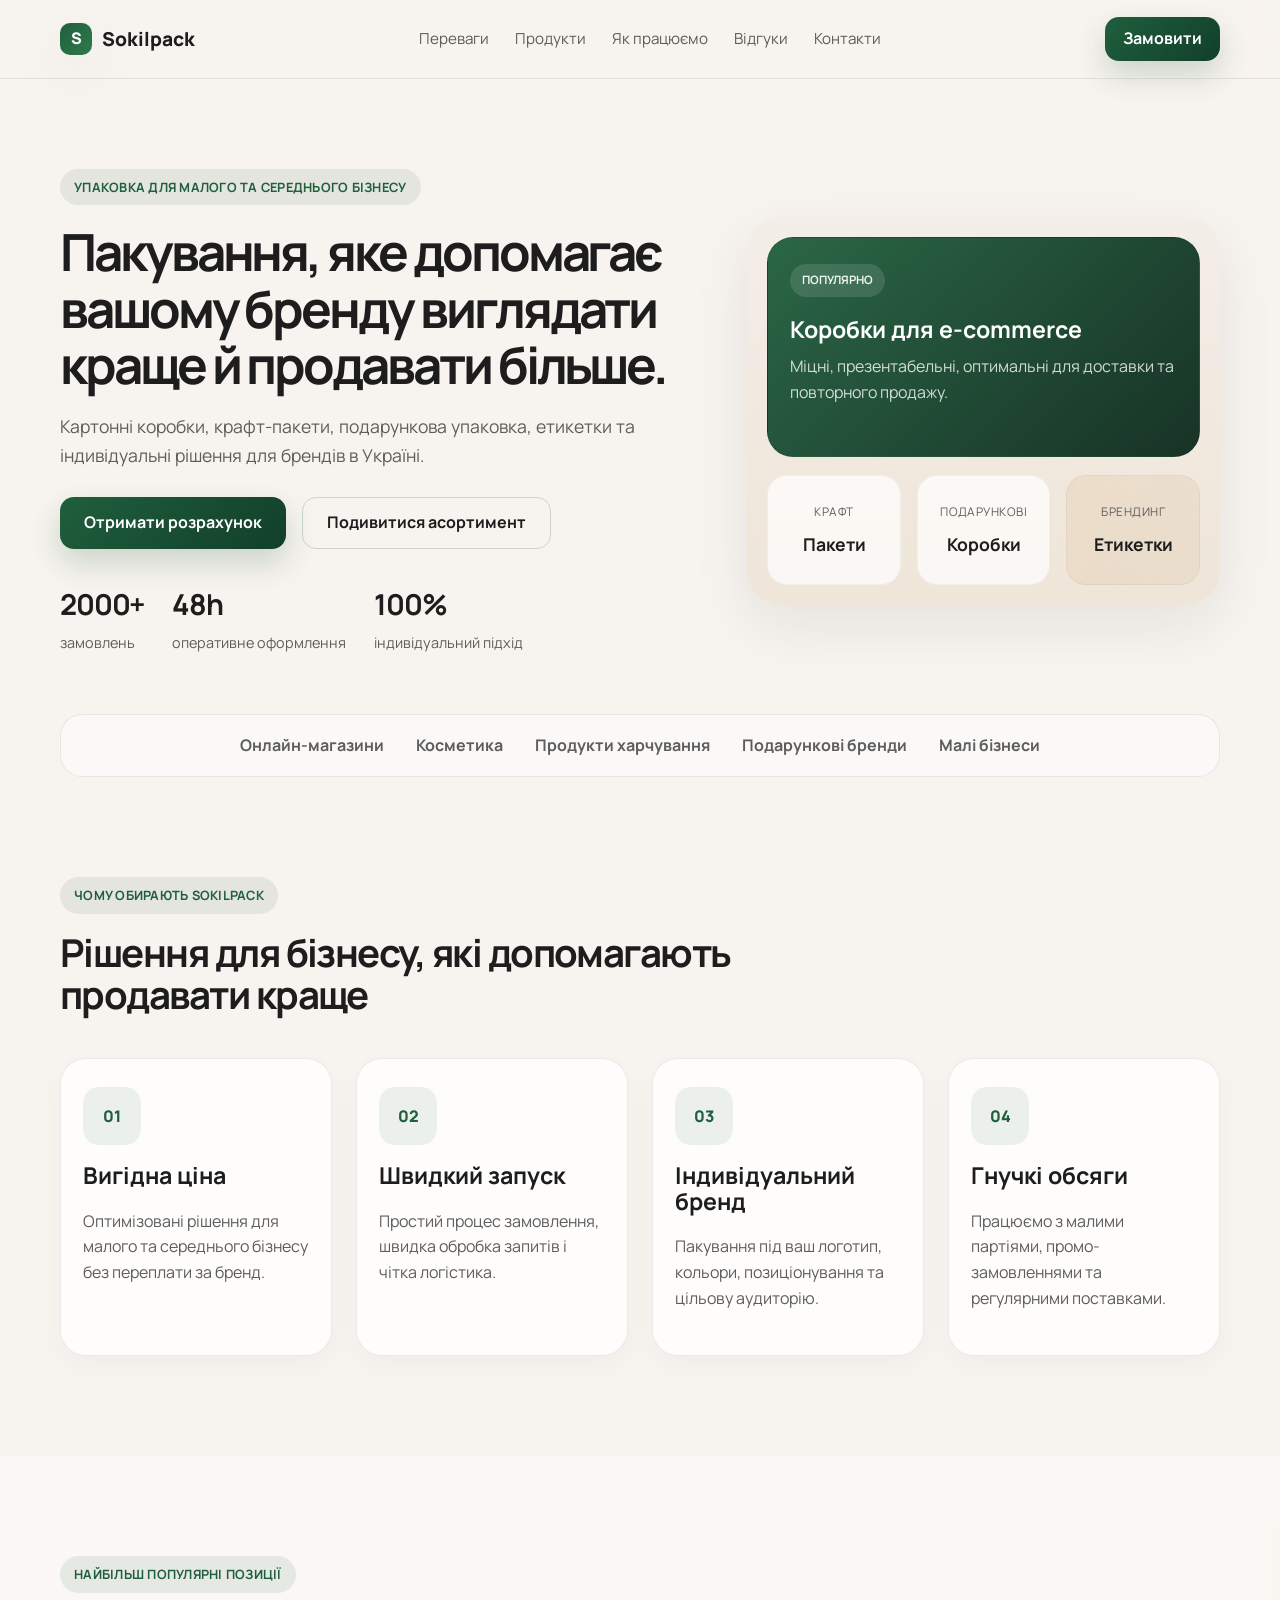
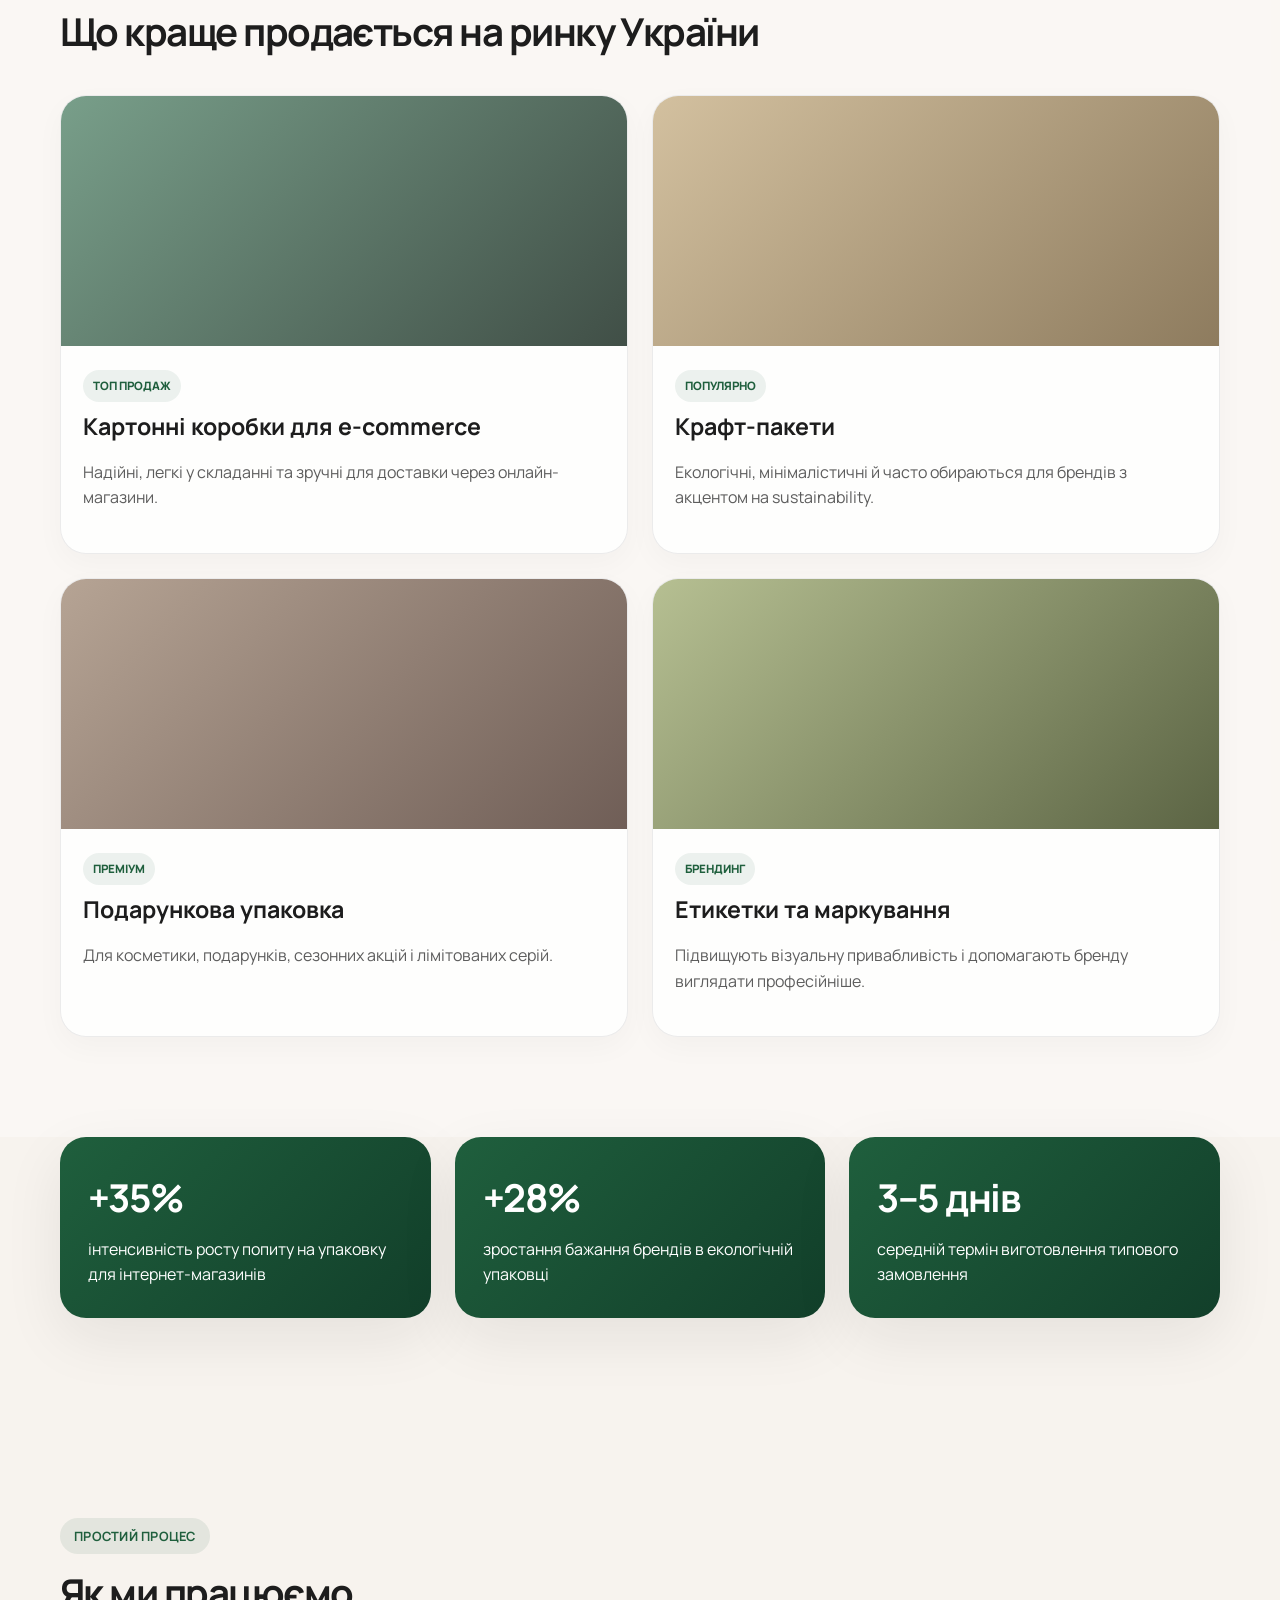
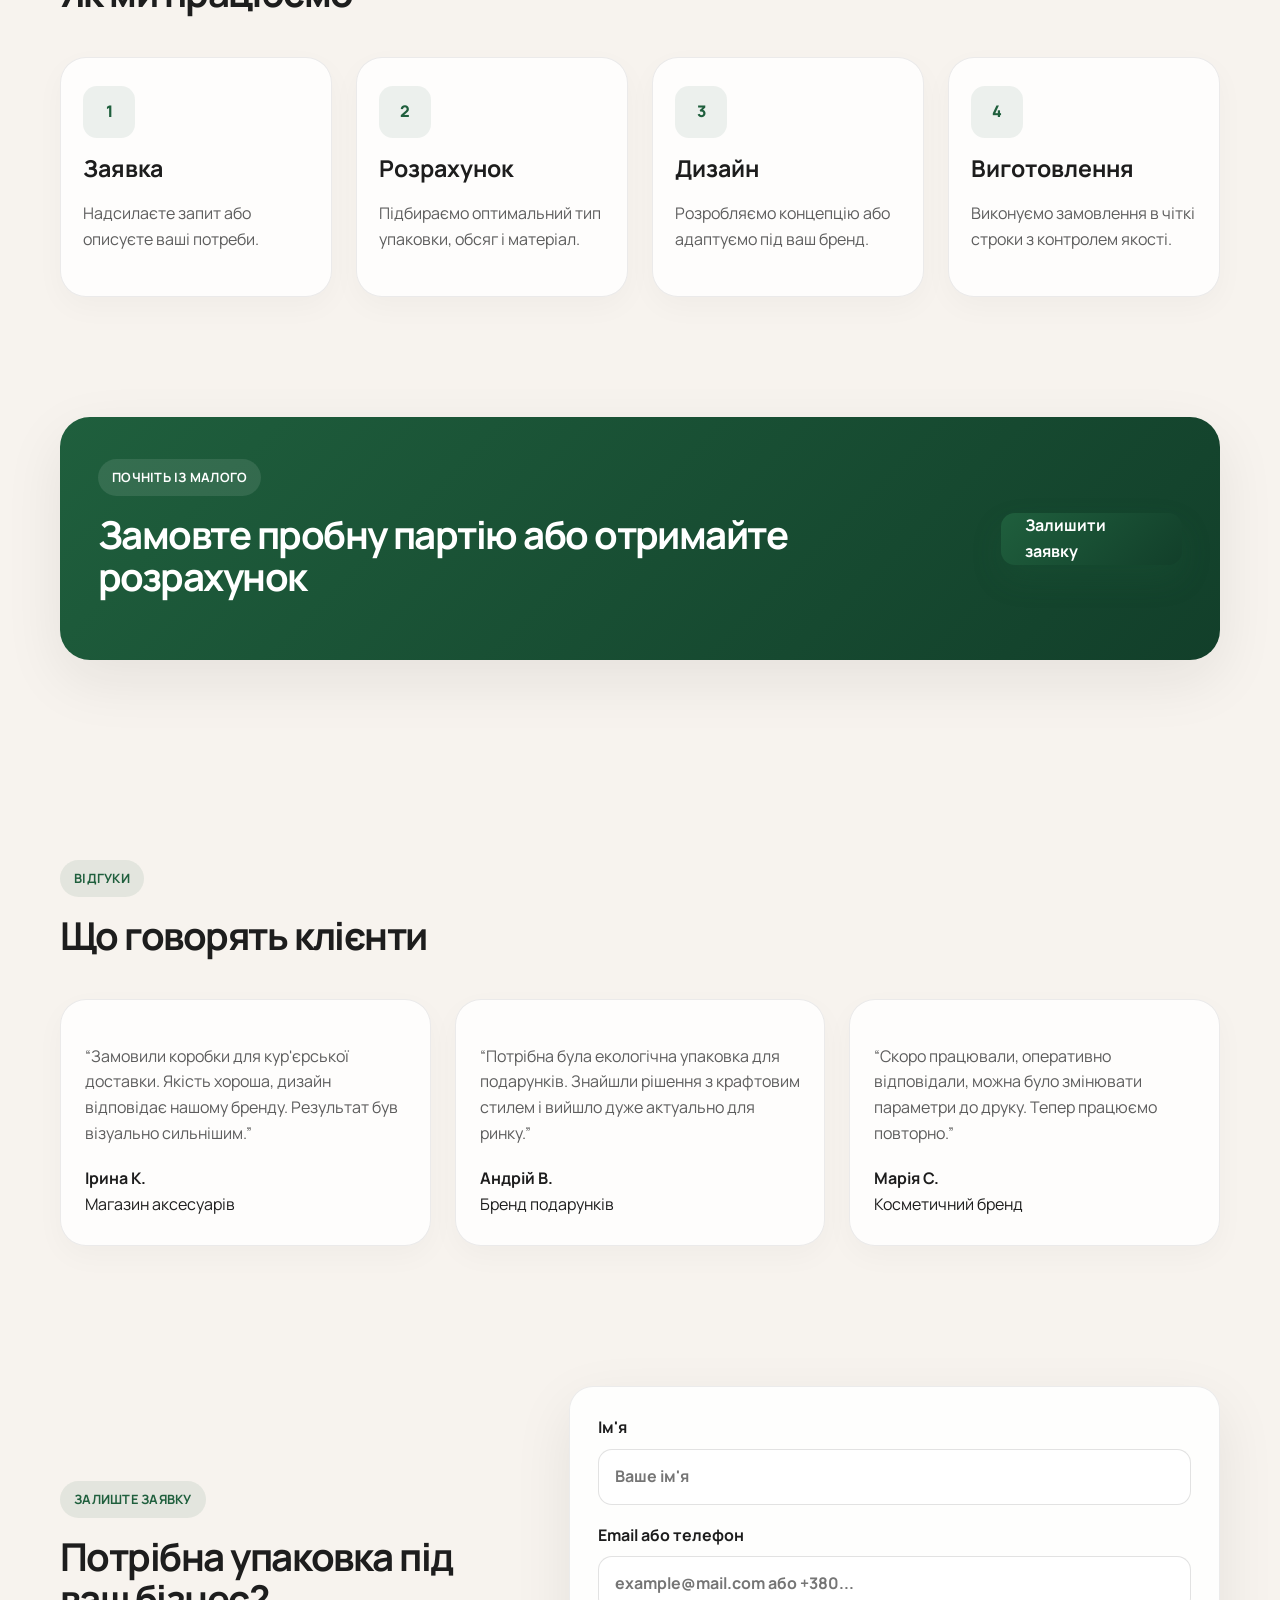
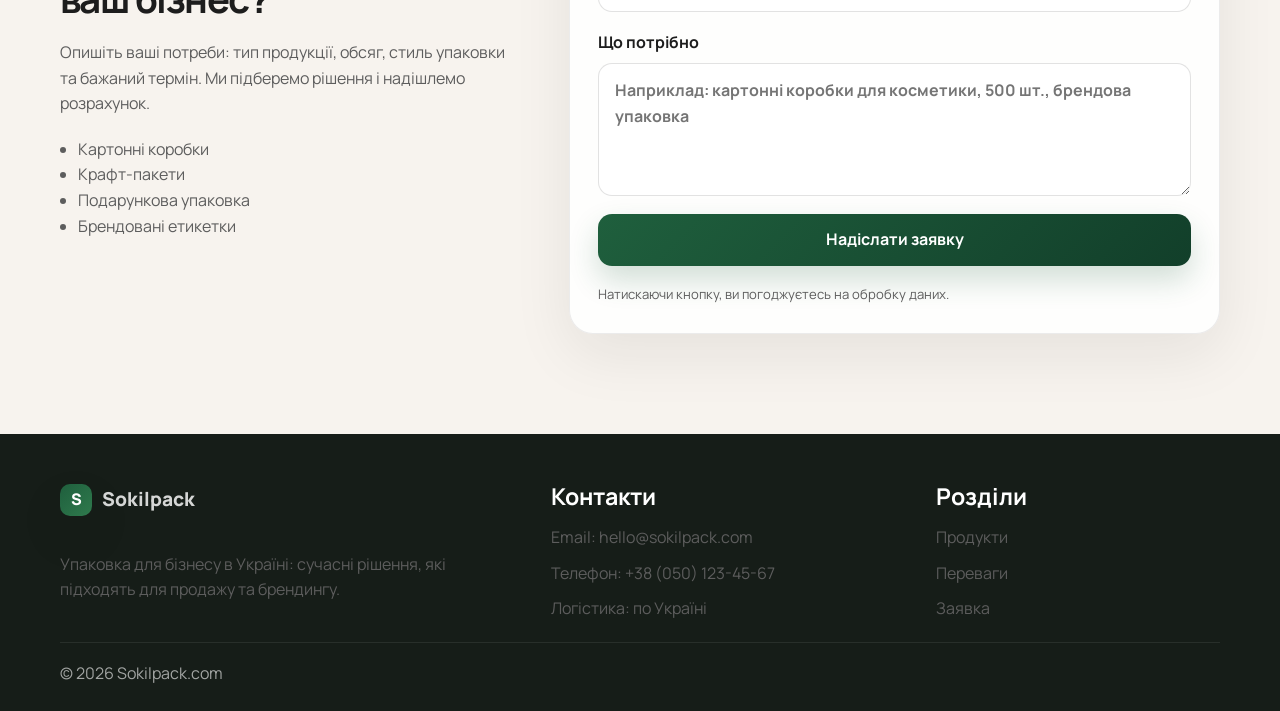
==== index.html @ 3b69142e "Create landing page for Sokilpack.com with product-focused Ukrainian marketing site and form CTA." ====
<!DOCTYPE html>
<html lang="uk">
  <head>
    <meta charset="UTF-8" />
    <meta name="viewport" content="width=device-width, initial-scale=1.0" />
    <meta
      name="description"
      content="Sokilpack.com — упаковка для бізнесу в Україні: картонні коробки, крафт-пакети, подарункова упаковка, етикетки та брендована тара."
    />
    <title>Sokilpack.com — упаковка для бізнесу</title>
    <link rel="preconnect" href="https://fonts.googleapis.com" />
    <link rel="preconnect" href="https://fonts.gstatic.com" crossorigin />
    <link
      href="https://fonts.googleapis.com/css2?family=Manrope:wght@400;500;600;700;800&display=swap"
      rel="stylesheet"
    />
    <link rel="stylesheet" href="styles.css" />
  </head>
  <body>
    <header class="site-header">
      <div class="container nav">
        <div class="brand">
          <span class="brand-mark">S</span>
          <span>Sokilpack</span>
        </div>

        <nav class="main-nav" aria-label="Основна навігація">
          <a href="#benefits">Переваги</a>
          <a href="#products">Продукти</a>
          <a href="#how-it-works">Як працюємо</a>
          <a href="#reviews">Відгуки</a>
          <a href="#contacts">Контакти</a>
        </nav>

        <a class="button button-small" href="#order">Замовити</a>
      </div>
    </header>

    <main>
      <section class="hero">
        <div class="container hero-grid">
          <div class="hero-copy">
            <span class="eyebrow">Упаковка для малого та середнього бізнесу</span>
            <h1>Пакування, яке допомагає вашому бренду виглядати краще й продавати більше.</h1>
            <p class="lead">
              Картонні коробки, крафт-пакети, подарункова упаковка, етикетки та
              індивідуальні рішення для брендів в Україні.
            </p>

            <div class="hero-actions">
              <a class="button" href="#order">Отримати розрахунок</a>
              <a class="button button-secondary" href="#products">Подивитися асортимент</a>
            </div>

            <ul class="hero-stats">
              <li>
                <strong>2000+</strong>
                <span>замовлень</span>
              </li>
              <li>
                <strong>48h</strong>
                <span>оперативне оформлення</span>
              </li>
              <li>
                <strong>100%</strong>
                <span>індивідуальний підхід</span>
              </li>
            </ul>
          </div>

          <div class="hero-card" aria-label="Основні типи упаковки">
            <div class="card-box card-primary">
              <span class="label">Популярно</span>
              <h3>Коробки для e-commerce</h3>
              <p>Міцні, презентабельні, оптимальні для доставки та повторного продажу.</p>
            </div>
            <div class="mini-grid">
              <div class="mini-card">
                <span>Крафт</span>
                <strong>Пакети</strong>
              </div>
              <div class="mini-card">
                <span>Подарункові</span>
                <strong>Коробки</strong>
              </div>
              <div class="mini-card accent">
                <span>Брендинг</span>
                <strong>Етикетки</strong>
              </div>
            </div>
          </div>
        </div>
      </section>

      <section class="trust-bar">
        <div class="container trust-list">
          <span>Онлайн-магазини</span>
          <span>Косметика</span>
          <span>Продукти харчування</span>
          <span>Подарункові бренди</span>
          <span>Малі бізнеси</span>
        </div>
      </section>

      <section id="benefits" class="section">
        <div class="container">
          <div class="section-head">
            <span class="eyebrow">Чому обирають Sokilpack</span>
            <h2>Рішення для бізнесу, які допомагають продавати краще</h2>
          </div>

          <div class="features-grid">
            <article class="feature-card">
              <div class="icon">01</div>
              <h3>Вигідна ціна</h3>
              <p>Оптимізовані рішення для малого та середнього бізнесу без переплати за бренд.</p>
            </article>
            <article class="feature-card">
              <div class="icon">02</div>
              <h3>Швидкий запуск</h3>
              <p>Простий процес замовлення, швидка обробка запитів і чітка логістика.</p>
            </article>
            <article class="feature-card">
              <div class="icon">03</div>
              <h3>Індивідуальний бренд</h3>
              <p>Пакування під ваш логотип, кольори, позиціонування та цільову аудиторію.</p>
            </article>
            <article class="feature-card">
              <div class="icon">04</div>
              <h3>Гнучкі обсяги</h3>
              <p>Працюємо з малими партіями, промо-замовленнями та регулярними поставками.</p>
            </article>
          </div>
        </div>
      </section>

      <section id="products" class="section alt-section">
        <div class="container">
          <div class="section-head">
            <span class="eyebrow">Найбільш популярні позиції</span>
            <h2>Що краще продається на ринку України</h2>
          </div>

          <div class="product-grid">
            <article class="product-card">
              <div class="product-image image-one"></div>
              <div class="product-content">
                <span class="tag">Топ продаж</span>
                <h3>Картонні коробки для e-commerce</h3>
                <p>Надійні, легкі у складанні та зручні для доставки через онлайн-магазини.</p>
              </div>
            </article>

            <article class="product-card">
              <div class="product-image image-two"></div>
              <div class="product-content">
                <span class="tag">Популярно</span>
                <h3>Крафт-пакети</h3>
                <p>Екологічні, мінімалістичні й часто обираються для брендів з акцентом на sustainability.</p>
              </div>
            </article>

            <article class="product-card">
              <div class="product-image image-three"></div>
              <div class="product-content">
                <span class="tag">Преміум</span>
                <h3>Подарункова упаковка</h3>
                <p>Для косметики, подарунків, сезонних акцій і лімітованих серій.</p>
              </div>
            </article>

            <article class="product-card">
              <div class="product-image image-four"></div>
              <div class="product-content">
                <span class="tag">Брендинг</span>
                <h3>Етикетки та маркування</h3>
                <p>Підвищують візуальну привабливість і допомагають бренду виглядати професійніше.</p>
              </div>
            </article>
          </div>
        </div>
      </section>

      <section class="stats-section">
        <div class="container stats-grid">
          <div>
            <strong>+35%</strong>
            <span>інтенсивність росту попиту на упаковку для інтернет-магазинів</span>
          </div>
          <div>
            <strong>+28%</strong>
            <span>зростання бажання брендів в екологічній упаковці</span>
          </div>
          <div>
            <strong>3–5 днів</strong>
            <span>середній термін виготовлення типового замовлення</span>
          </div>
        </div>
      </section>

      <section id="how-it-works" class="section">
        <div class="container">
          <div class="section-head">
            <span class="eyebrow">Простий процес</span>
            <h2>Як ми працюємо</h2>
          </div>

          <div class="steps-grid">
            <div class="step">
              <span>1</span>
              <h3>Заявка</h3>
              <p>Надсилаєте запит або описуєте ваші потреби.</p>
            </div>
            <div class="step">
              <span>2</span>
              <h3>Розрахунок</h3>
              <p>Підбираємо оптимальний тип упаковки, обсяг і матеріал.</p>
            </div>
            <div class="step">
              <span>3</span>
              <h3>Дизайн</h3>
              <p>Розробляємо концепцію або адаптуємо під ваш бренд.</p>
            </div>
            <div class="step">
              <span>4</span>
              <h3>Виготовлення</h3>
              <p>Виконуємо замовлення в чіткі строки з контролем якості.</p>
            </div>
          </div>
        </div>
      </section>

      <section class="cta-band">
        <div class="container band-inner">
          <div>
            <span class="eyebrow light">Почніть із малого</span>
            <h2>Замовте пробну партію або отримайте розрахунок</h2>
          </div>
          <a class="button" href="#order">Залишити заявку</a>
        </div>
      </section>

      <section id="reviews" class="section">
        <div class="container">
          <div class="section-head">
            <span class="eyebrow">Відгуки</span>
            <h2>Що говорять клієнти</h2>
          </div>

          <div class="reviews-grid">
            <article class="review-card">
              <p>“Замовили коробки для кур'єрської доставки. Якість хороша, дизайн відповідає нашому бренду. Результат був візуально сильнішим.”</p>
              <div class="review-meta">
                <strong>Ірина К.</strong>
                <span>Магазин аксесуарів</span>
              </div>
            </article>
            <article class="review-card">
              <p>“Потрібна була екологічна упаковка для подарунків. Знайшли рішення з крафтовим стилем і вийшло дуже актуально для ринку.”</p>
              <div class="review-meta">
                <strong>Андрій В.</strong>
                <span>Бренд подарунків</span>
              </div>
            </article>
            <article class="review-card">
              <p>“Скоро працювали, оперативно відповідали, можна було змінювати параметри до друку. Тепер працюємо повторно.”</p>
              <div class="review-meta">
                <strong>Марія С.</strong>
                <span>Косметичний бренд</span>
              </div>
            </article>
          </div>
        </div>
      </section>

      <section id="order" class="section form-section">
        <div class="container form-wrap">
          <div class="form-copy">
            <span class="eyebrow">Залиште заявку</span>
            <h2>Потрібна упаковка під ваш бізнес?</h2>
            <p>
              Опишіть ваші потреби: тип продукції, обсяг, стиль упаковки та бажаний термін.
              Ми підберемо рішення і надішлемо розрахунок.
            </p>
            <ul>
              <li>Картонні коробки</li>
              <li>Крафт-пакети</li>
              <li>Подарункова упаковка</li>
              <li>Брендовані етикетки</li>
            </ul>
          </div>

          <form class="lead-form" id="leadForm">
            <label>
              Ім'я
              <input type="text" name="name" placeholder="Ваше ім'я" required />
            </label>
            <label>
              Email або телефон
              <input type="text" name="contact" placeholder="example@mail.com або +380..." required />
            </label>
            <label>
              Що потрібно
              <textarea name="message" rows="4" placeholder="Наприклад: картонні коробки для косметики, 500 шт., брендова упаковка"></textarea>
            </label>
            <button type="submit" class="button">Надіслати заявку</button>
            <p class="form-note">Натискаючи кнопку, ви погоджуєтесь на обробку даних.</p>
          </form>
        </div>
      </section>
    </main>

    <footer id="contacts" class="site-footer">
      <div class="container footer-grid">
        <div>
          <div class="brand footer-brand">
            <span class="brand-mark">S</span>
            <span>Sokilpack</span>
          </div>
          <p>Упаковка для бізнесу в Україні: сучасні рішення, які підходять для продажу та брендингу.</p>
        </div>

        <div>
          <h3>Контакти</h3>
          <ul>
            <li>Email: hello@sokilpack.com</li>
            <li>Телефон: +38 (050) 123-45-67</li>
            <li>Логістика: по Україні</li>
          </ul>
        </div>

        <div>
          <h3>Розділи</h3>
          <ul>
            <li><a href="#products">Продукти</a></li>
            <li><a href="#benefits">Переваги</a></li>
            <li><a href="#order">Заявка</a></li>
          </ul>
        </div>
      </div>

      <div class="container copyright">
        <span>© <span id="year"></span> Sokilpack.com</span>
      </div>
    </footer>

    <script src="script.js"></script>
  </body>
</html>
---- styles.css ----
:root {
  --bg: #f7f3ee;
  --bg-strong: #efe7df;
  --surface: #ffffff;
  --surface-alt: #f1f1ee;
  --primary: #1f5f3d;
  --primary-dark: #123f2a;
  --accent: #d4a15f;
  --text: #1d1d1d;
  --muted: #5d5d5d;
  --border: rgba(18, 22, 25, 0.08);
  --shadow: 0 20px 60px rgba(20, 28, 25, 0.08);
}

* {
  box-sizing: border-box;
}

html {
  scroll-behavior: smooth;
}

body {
  margin: 0;
  font-family: "Manrope", sans-serif;
  background: var(--bg);
  color: var(--text);
  line-height: 1.6;
}

a {
  text-decoration: none;
  color: inherit;
}

img {
  max-width: 100%;
  display: block;
}

button,
input,
textarea {
  font: inherit;
}

.container {
  width: min(1160px, calc(100% - 32px));
  margin: 0 auto;
}

.site-header {
  position: sticky;
  top: 0;
  z-index: 50;
  backdrop-filter: blur(12px);
  background: rgba(247, 243, 238, 0.88);
  border-bottom: 1px solid var(--border);
}

.nav {
  display: flex;
  align-items: center;
  justify-content: space-between;
  min-height: 78px;
  gap: 20px;
}

.brand {
  display: inline-flex;
  align-items: center;
  gap: 10px;
  font-weight: 800;
  font-size: 1.2rem;
}

.brand-mark {
  width: 32px;
  height: 32px;
  display: inline-flex;
  align-items: center;
  justify-content: center;
  border-radius: 10px;
  background: linear-gradient(135deg, var(--primary), #2f7a4d);
  color: white;
  font-size: 1rem;
  box-shadow: var(--shadow);
}

.main-nav {
  display: flex;
  align-items: center;
  gap: 26px;
  color: var(--muted);
  font-size: 0.95rem;
}

.main-nav a:hover {
  color: var(--text);
}

.button {
  display: inline-flex;
  align-items: center;
  justify-content: center;
  min-height: 52px;
  padding: 0 24px;
  border-radius: 14px;
  border: none;
  background: linear-gradient(135deg, var(--primary), var(--primary-dark));
  color: white;
  font-weight: 700;
  box-shadow: 0 14px 30px rgba(31, 95, 61, 0.2);
  transition: transform 0.2s ease, box-shadow 0.2s ease;
  cursor: pointer;
}

.button:hover {
  transform: translateY(-1px);
  box-shadow: 0 18px 36px rgba(31, 95, 61, 0.22);
}

.button-small {
  min-height: 44px;
  padding: 0 18px;
}

.button-secondary {
  background: transparent;
  border: 1px solid rgba(31, 95, 61, 0.2);
  color: var(--text);
  box-shadow: none;
}

.hero {
  padding: 90px 0 42px;
}

.hero-grid {
  display: grid;
  grid-template-columns: 1.15fr 0.85fr;
  align-items: center;
  gap: 48px;
}

.eyebrow {
  display: inline-block;
  margin-bottom: 18px;
  padding: 8px 14px;
  border-radius: 999px;
  background: rgba(31, 95, 61, 0.09);
  color: var(--primary);
  font-size: 0.8rem;
  font-weight: 700;
  letter-spacing: 0.02em;
  text-transform: uppercase;
}

.eyebrow.light {
  background: rgba(255, 255, 255, 0.1);
  color: white;
}

h1,
h2,
h3 {
  margin: 0 0 20px;
  line-height: 1.1;
}

h1 {
  font-size: clamp(2.4rem, 4vw, 4.3rem);
  letter-spacing: -0.06em;
}

h2 {
  font-size: clamp(2rem, 3vw, 3rem);
  letter-spacing: -0.04em;
}

h3 {
  font-size: 1.45rem;
}

.lead {
  max-width: 620px;
  color: var(--muted);
  font-size: 1.1rem;
  margin-bottom: 28px;
}

.hero-actions {
  display: flex;
  flex-wrap: wrap;
  gap: 16px;
  margin-bottom: 32px;
}

.hero-stats {
  list-style: none;
  display: flex;
  gap: 28px;
  padding: 0;
  margin: 0;
  flex-wrap: wrap;
}

.hero-stats li {
  display: flex;
  flex-direction: column;
  gap: 4px;
}

.hero-stats strong {
  font-size: 1.8rem;
  letter-spacing: -0.04em;
}

.hero-stats span {
  color: var(--muted);
  font-size: 0.9rem;
}

.hero-card {
  position: relative;
  padding: 20px;
  border-radius: 34px;
  background: linear-gradient(180deg, #f4eee8 0%, #efe5d8 100%);
  box-shadow: var(--shadow);
}

.card-box {
  padding: 26px 22px;
  border-radius: 26px;
  background: white;
  border: 1px solid var(--border);
}

.card-primary {
  background: linear-gradient(135deg, rgba(31, 95, 61, 0.95), rgba(14, 43, 30, 0.96));
  color: white;
  min-height: 220px;
}

.label {
  display: inline-block;
  margin-bottom: 20px;
  padding: 7px 12px;
  border-radius: 999px;
  background: rgba(255, 255, 255, 0.12);
  color: #edf6ef;
  font-size: 0.72rem;
  font-weight: 700;
  text-transform: uppercase;
}

.card-primary h3 {
  margin-bottom: 12px;
}

.card-primary p {
  margin: 0;
  color: rgba(255, 255, 255, 0.8);
}

.mini-grid {
  display: grid;
  grid-template-columns: repeat(3, minmax(0, 1fr));
  gap: 16px;
  margin-top: 18px;
}

.mini-card {
  min-height: 110px;
  display: flex;
  flex-direction: column;
  justify-content: center;
  gap: 8px;
  padding: 18px 14px;
  border-radius: 20px;
  background: rgba(255, 255, 255, 0.7);
  border: 1px solid rgba(17, 20, 18, 0.04);
  text-align: center;
}

.mini-card span {
  color: var(--muted);
  font-size: 0.74rem;
  text-transform: uppercase;
  letter-spacing: 0.04em;
}

.mini-card strong {
  font-size: 1.1rem;
}

.mini-card.accent {
  background: linear-gradient(135deg, rgba(212, 161, 95, 0.15), rgba(173, 120, 54, 0.08));
}

.trust-bar {
  padding: 18px 0 0;
}

.trust-list {
  display: flex;
  flex-wrap: wrap;
  justify-content: center;
  gap: 18px 32px;
  padding: 18px 24px;
  border: 1px solid var(--border);
  border-radius: 22px;
  background: rgba(255, 255, 255, 0.5);
  color: var(--muted);
  font-weight: 700;
}

.section {
  padding: 100px 0;
}

.alt-section {
  background: rgba(255, 255, 255, 0.32);
}

.section-head {
  margin-bottom: 42px;
  max-width: 700px;
}

.features-grid,
.product-grid,
.steps-grid,
.reviews-grid {
  display: grid;
  gap: 24px;
}

.features-grid {
  grid-template-columns: repeat(4, minmax(0, 1fr));
}

.feature-card,
.review-card,
.product-card,
.step {
  background: rgba(255, 255, 255, 0.8);
  border: 1px solid var(--border);
  border-radius: 26px;
  box-shadow: 0 10px 30px rgba(16, 20, 22, 0.03);
}

.feature-card {
  padding: 28px 22px;
}

.icon {
  width: 58px;
  height: 58px;
  display: flex;
  align-items: center;
  justify-content: center;
  border-radius: 16px;
  margin-bottom: 18px;
  background: rgba(31, 95, 61, 0.08);
  color: var(--primary);
  font-weight: 800;
}

.feature-card p,
.product-content p,
.step p,
.review-card p,
.form-copy p,
.form-copy li,
.site-footer p,
.site-footer li {
  color: var(--muted);
}

.product-grid {
  grid-template-columns: repeat(2, minmax(0, 1fr));
}

.product-card {
  overflow: hidden;
}

.product-image {
  height: 250px;
  background-size: cover;
  background-position: center;
}

.image-one {
  background: linear-gradient(135deg, rgba(31, 95, 61, 0.6), rgba(17, 35, 25, 0.8)), url('https://images.unsplash.com/photo-1556740749-887f6717d7e4?auto=format&fit=crop&w=900&q=80') center/cover;
}

.image-two {
  background: linear-gradient(135deg, rgba(168, 131, 66, 0.5), rgba(94, 68, 27, 0.7)), url('https://images.unsplash.com/photo-1521572267360-ee0c2909d518?auto=format&fit=crop&w=900&q=80') center/cover;
}

.image-three {
  background: linear-gradient(135deg, rgba(110, 74, 44, 0.5), rgba(51, 26, 16, 0.7)), url('https://images.unsplash.com/photo-1512436991641-6745cdb1723f?auto=format&fit=crop&w=900&q=80') center/cover;
}

.image-four {
  background: linear-gradient(135deg, rgba(116, 134, 48, 0.52), rgba(51, 62, 22, 0.8)), url('https://images.unsplash.com/photo-1524758631624-e2822e304c36?auto=format&fit=crop&w=900&q=80') center/cover;
}

.product-content {
  padding: 24px 22px 26px;
}

.tag {
  display: inline-block;
  margin-bottom: 12px;
  padding: 7px 10px;
  border-radius: 999px;
  background: rgba(31, 95, 61, 0.08);
  color: var(--primary);
  font-size: 0.72rem;
  font-weight: 800;
  text-transform: uppercase;
}

.stats-section {
  padding: 0 0 100px;
}

.stats-grid {
  display: grid;
  grid-template-columns: repeat(3, minmax(0, 1fr));
  gap: 24px;
}

.stats-grid div {
  display: flex;
  flex-direction: column;
  gap: 8px;
  padding: 30px 28px;
  background: linear-gradient(135deg, var(--primary), var(--primary-dark));
  color: white;
  border-radius: 26px;
  box-shadow: var(--shadow);
}

.stats-grid strong {
  font-size: clamp(1.8rem, 3vw, 2.8rem);
  letter-spacing: -0.04em;
}

.steps-grid {
  grid-template-columns: repeat(4, minmax(0, 1fr));
}

.step {
  padding: 28px 22px;
}

.step span {
  display: inline-flex;
  width: 52px;
  height: 52px;
  align-items: center;
  justify-content: center;
  border-radius: 14px;
  background: rgba(31, 95, 61, 0.08);
  color: var(--primary);
  font-weight: 800;
  margin-bottom: 18px;
}

.cta-band {
  padding: 20px 0 100px;
}

.band-inner {
  display: flex;
  align-items: center;
  justify-content: space-between;
  gap: 24px;
  padding: 42px 38px;
  border-radius: 30px;
  background: linear-gradient(135deg, var(--primary), var(--primary-dark));
  color: white;
  box-shadow: var(--shadow);
}

.reviews-grid {
  grid-template-columns: repeat(3, minmax(0, 1fr));
}

.review-card {
  padding: 28px 24px;
}

.review-meta {
  display: flex;
  flex-direction: column;
  margin-top: 20px;
}

.form-section {
  padding-top: 40px;
}

.form-wrap {
  display: grid;
  grid-template-columns: 0.85fr 1.15fr;
  gap: 28px;
  align-items: center;
}

.form-copy {
  padding-right: 30px;
}

.form-copy ul {
  padding-left: 18px;
  margin: 20px 0 0;
}

.lead-form {
  display: grid;
  gap: 18px;
  padding: 28px;
  border-radius: 24px;
  background: rgba(255, 255, 255, 0.88);
  border: 1px solid var(--border);
  box-shadow: var(--shadow);
}

.lead-form label {
  display: grid;
  gap: 8px;
  font-weight: 700;
}

.lead-form input,
.lead-form textarea {
  width: 100%;
  border: 1px solid rgba(16, 20, 22, 0.12);
  border-radius: 14px;
  background: white;
  padding: 14px 16px;
  color: var(--text);
}

.lead-form input:focus,
.lead-form textarea:focus {
  outline: 2px solid rgba(31, 95, 61, 0.18);
  border-color: rgba(31, 95, 61, 0.45);
}

.form-note {
  margin: 0;
  color: var(--muted);
  font-size: 0.82rem;
}

.site-footer {
  padding: 50px 0 24px;
  background: #161d18;
  color: rgba(255, 255, 255, 0.82);
}

.footer-grid {
  display: grid;
  grid-template-columns: 1.3fr 1fr 0.8fr;
  gap: 30px;
  padding-bottom: 20px;
}

.footer-brand {
  margin-bottom: 20px;
}

.site-footer ul {
  list-style: none;
  padding: 0;
  margin: 0;
  display: grid;
  gap: 10px;
}

.site-footer h3 {
  margin-bottom: 16px;
  color: white;
}

.copyright {
  padding-top: 18px;
  border-top: 1px solid rgba(255, 255, 255, 0.08);
  color: rgba(255, 255, 255, 0.6);
}

@media (max-width: 980px) {
  .hero-grid,
  .form-wrap,
  .footer-grid,
  .features-grid,
  .steps-grid,
  .reviews-grid,
  .stats-grid {
    grid-template-columns: 1fr 1fr;
  }

  .product-grid {
    grid-template-columns: 1fr;
  }

  .hero-grid,
  .form-wrap,
  .footer-grid {
    grid-template-columns: 1fr;
  }

  .main-nav {
    display: none;
  }

  .band-inner {
    flex-direction: column;
    align-items: flex-start;
  }
}

@media (max-width: 640px) {
  .hero {
    padding-top: 60px;
  }

  .features-grid,
  .steps-grid,
  .reviews-grid,
  .stats-grid {
    grid-template-columns: 1fr;
  }

  .hero-stats {
    gap: 18px;
  }

  .button,
  .button-small {
    width: 100%;
  }

  .hero-actions {
    display: grid;
    grid-template-columns: 1fr;
  }

  .mini-grid {
    grid-template-columns: 1fr;
  }
}
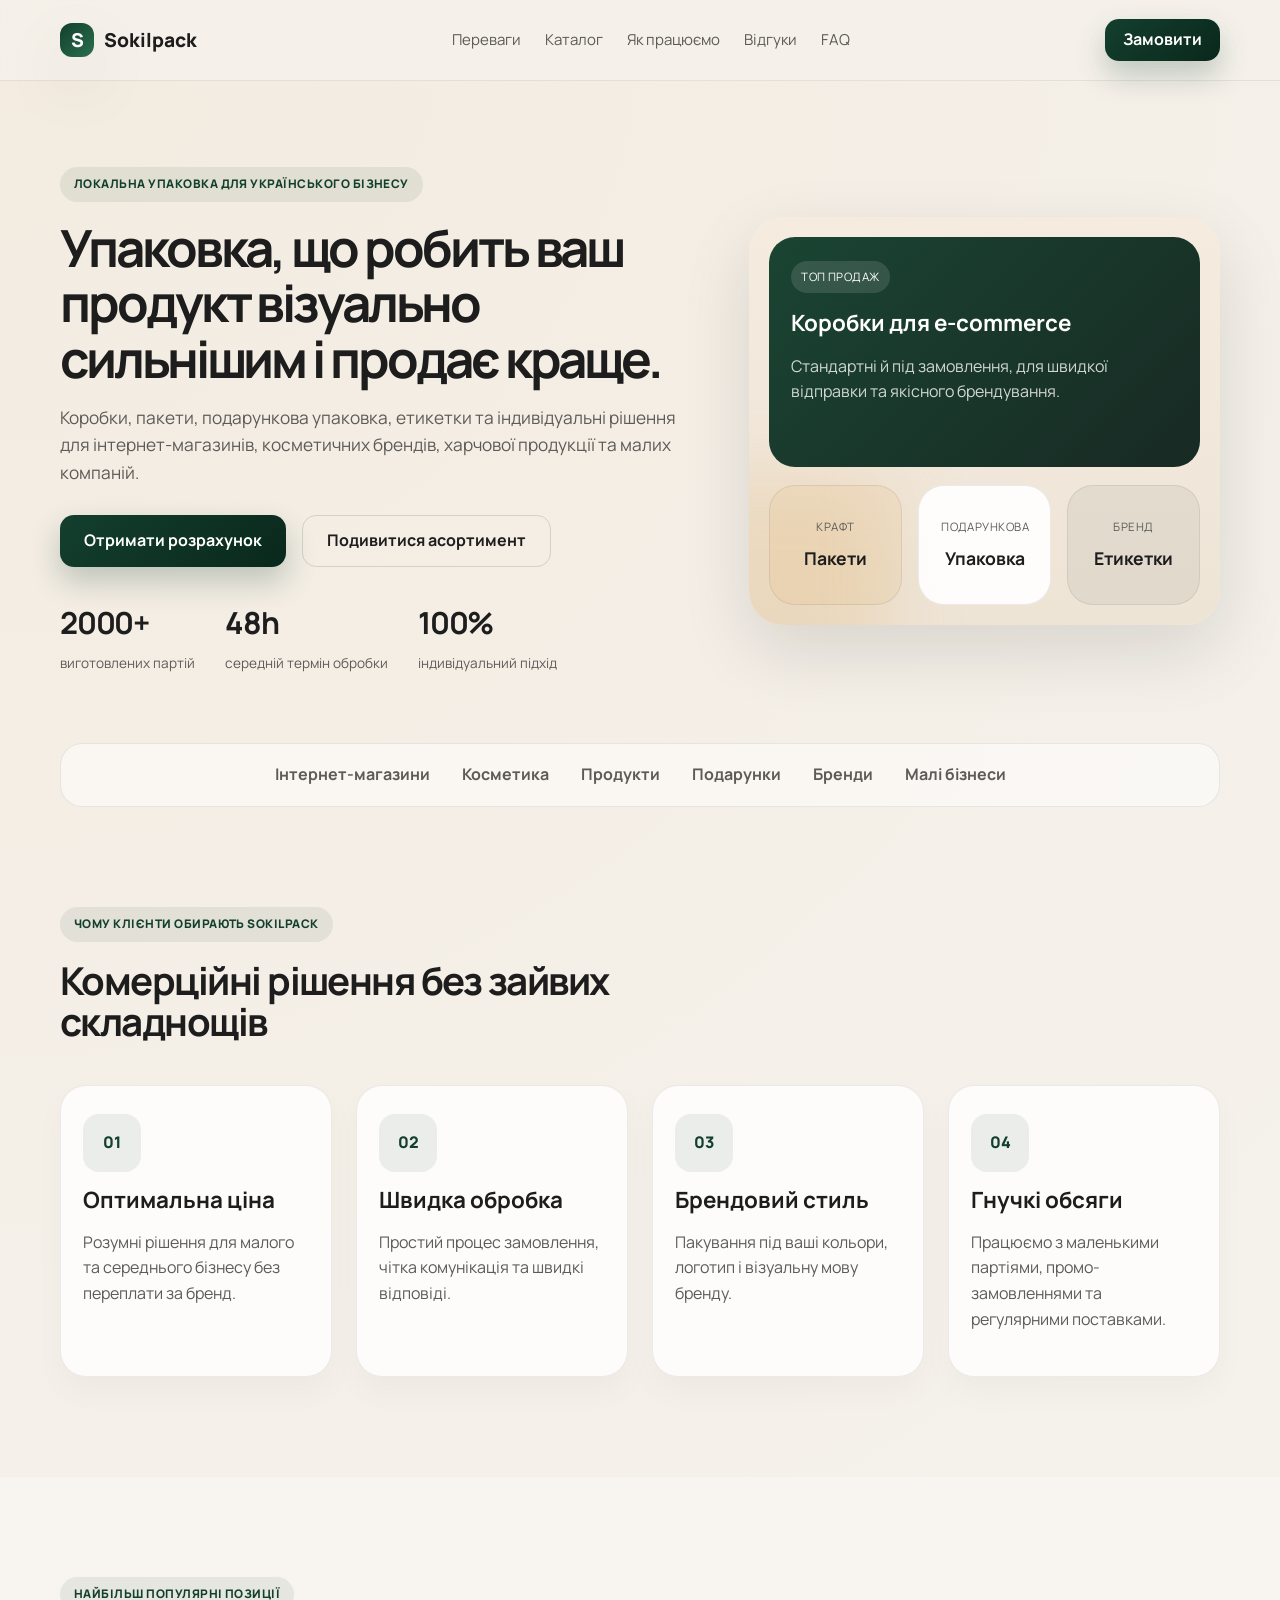
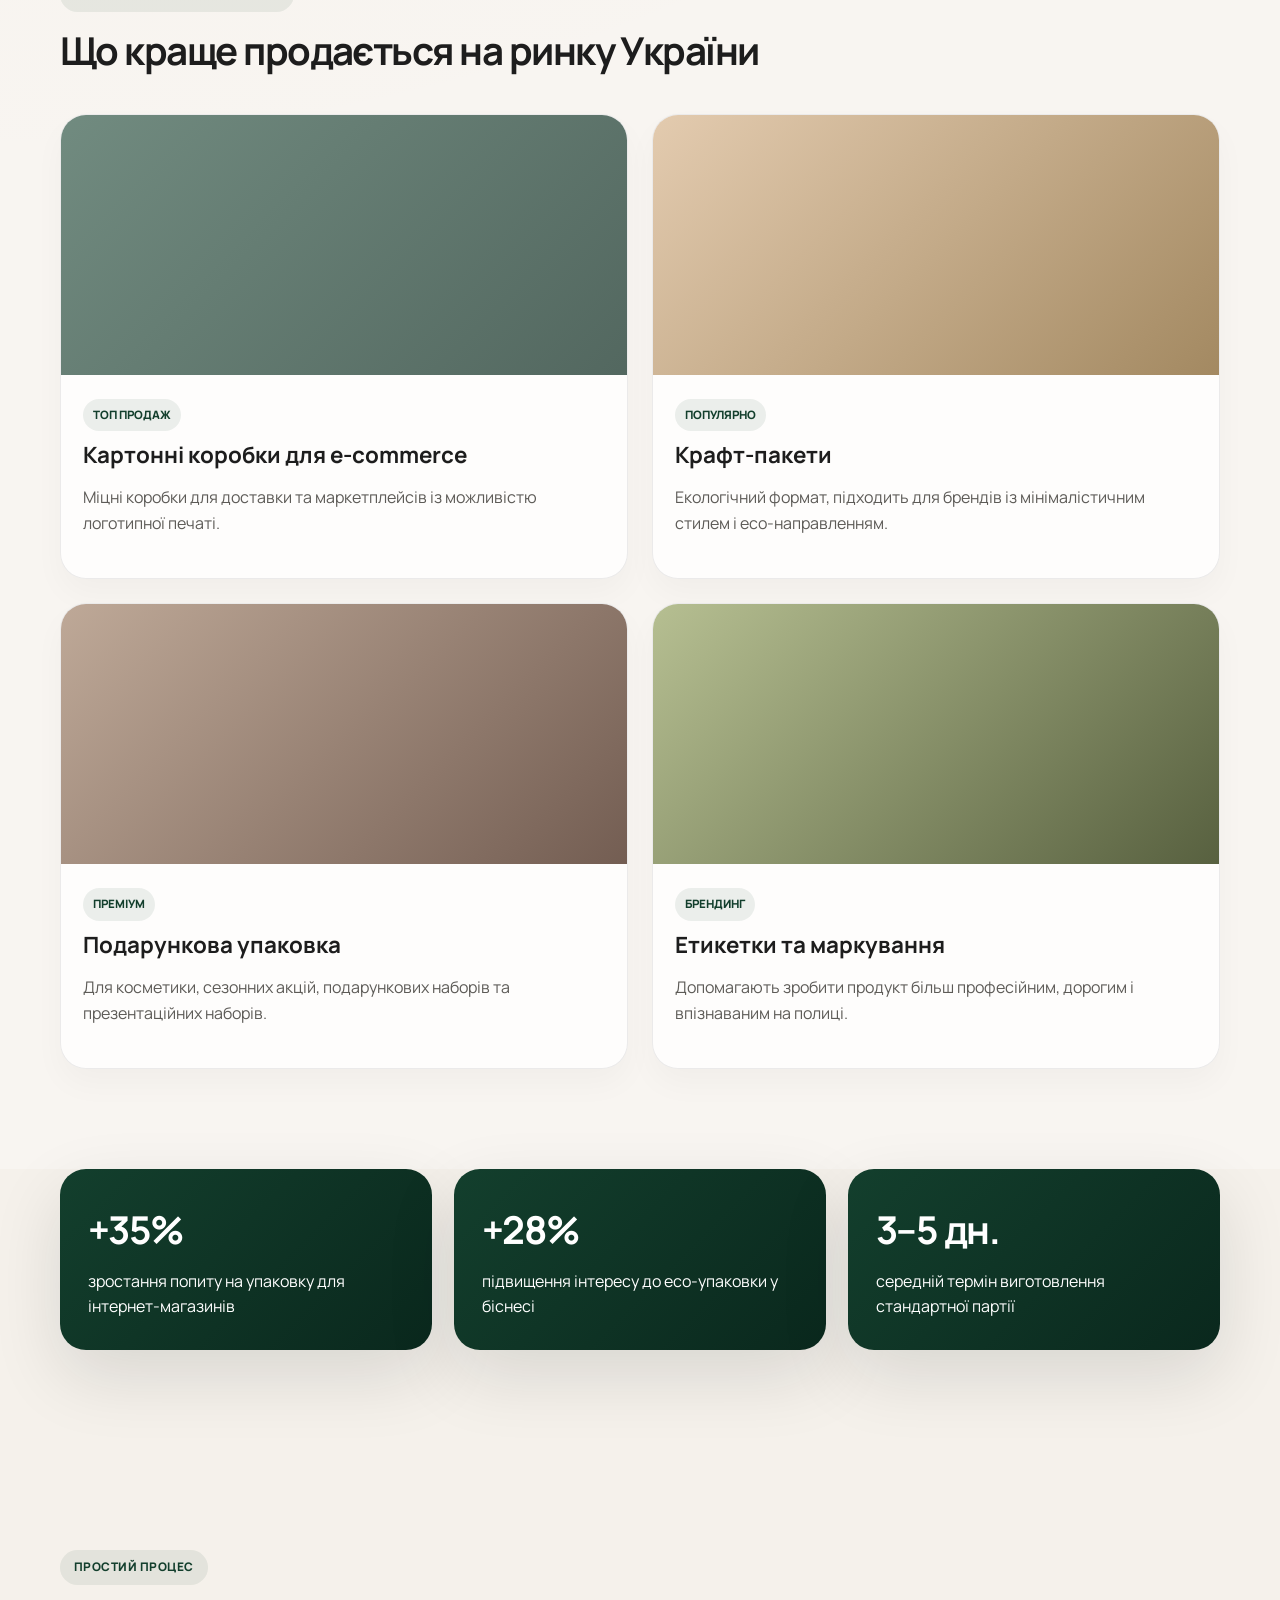
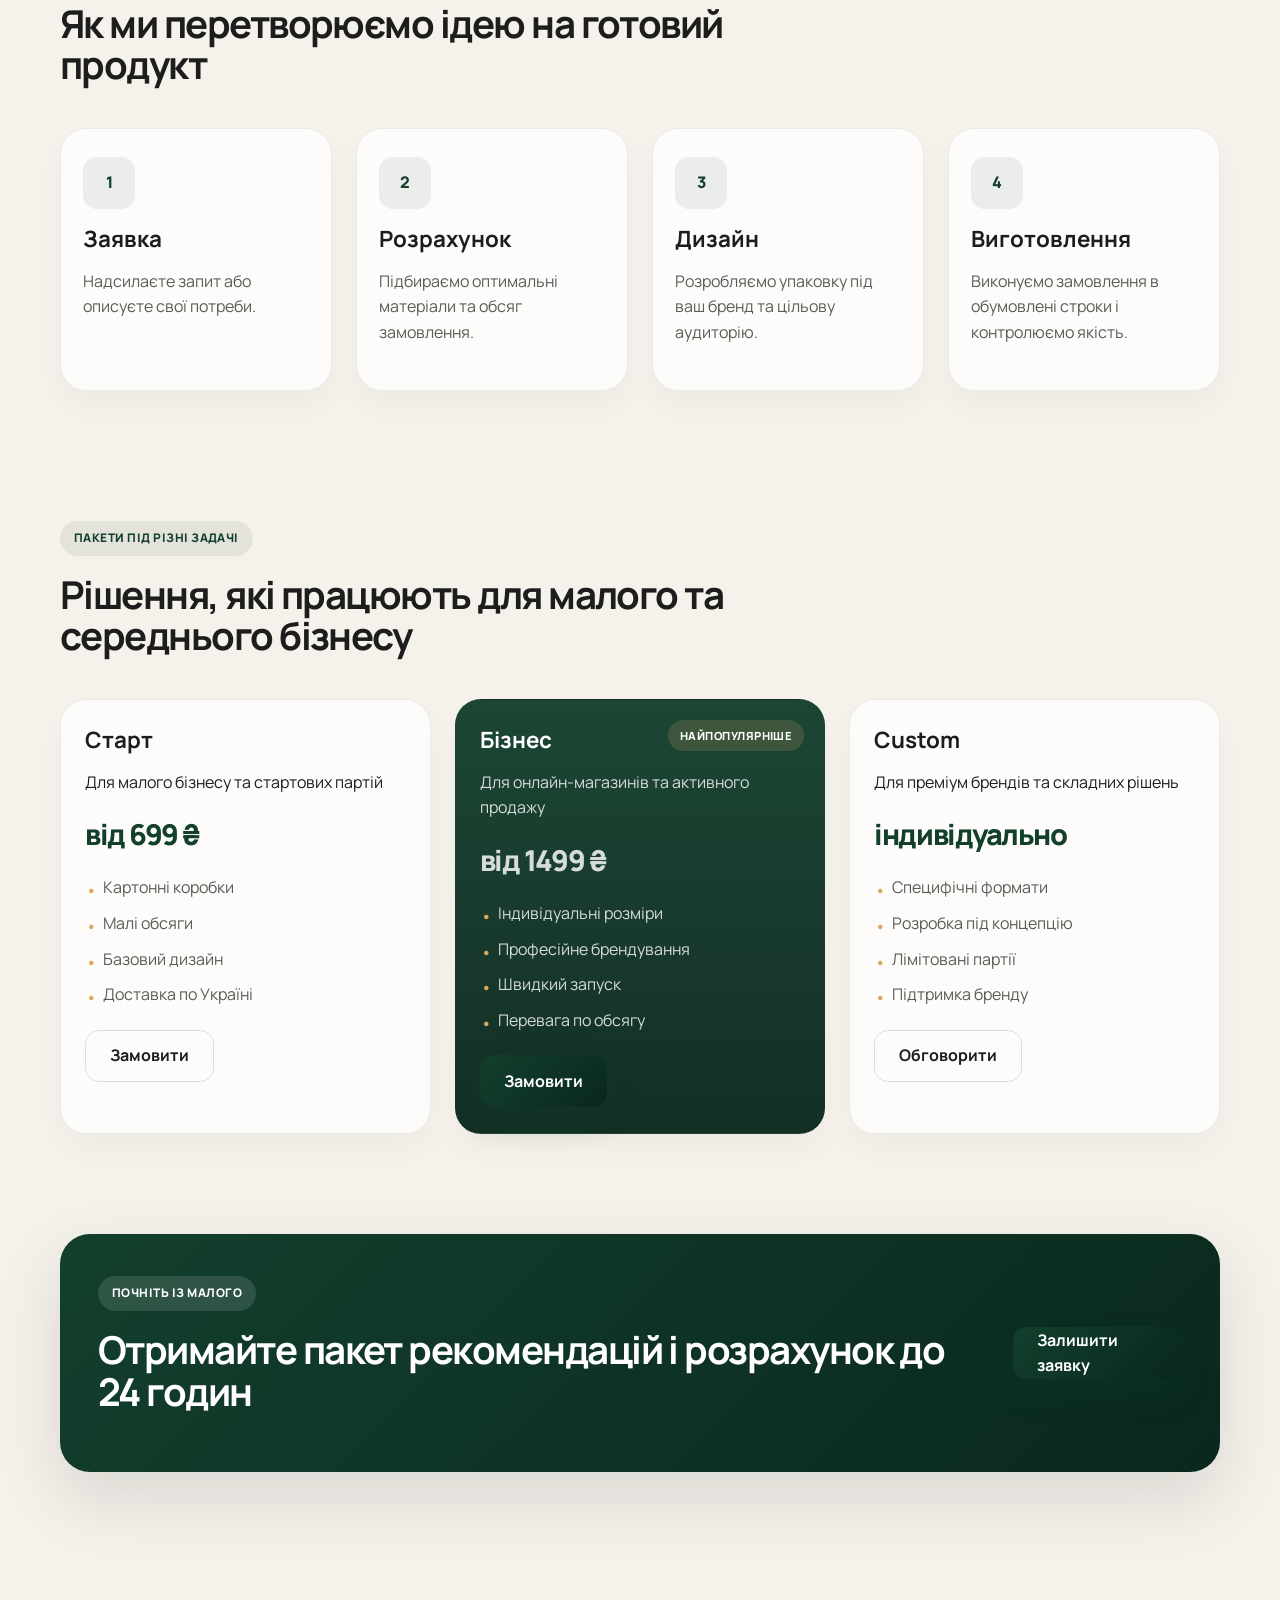
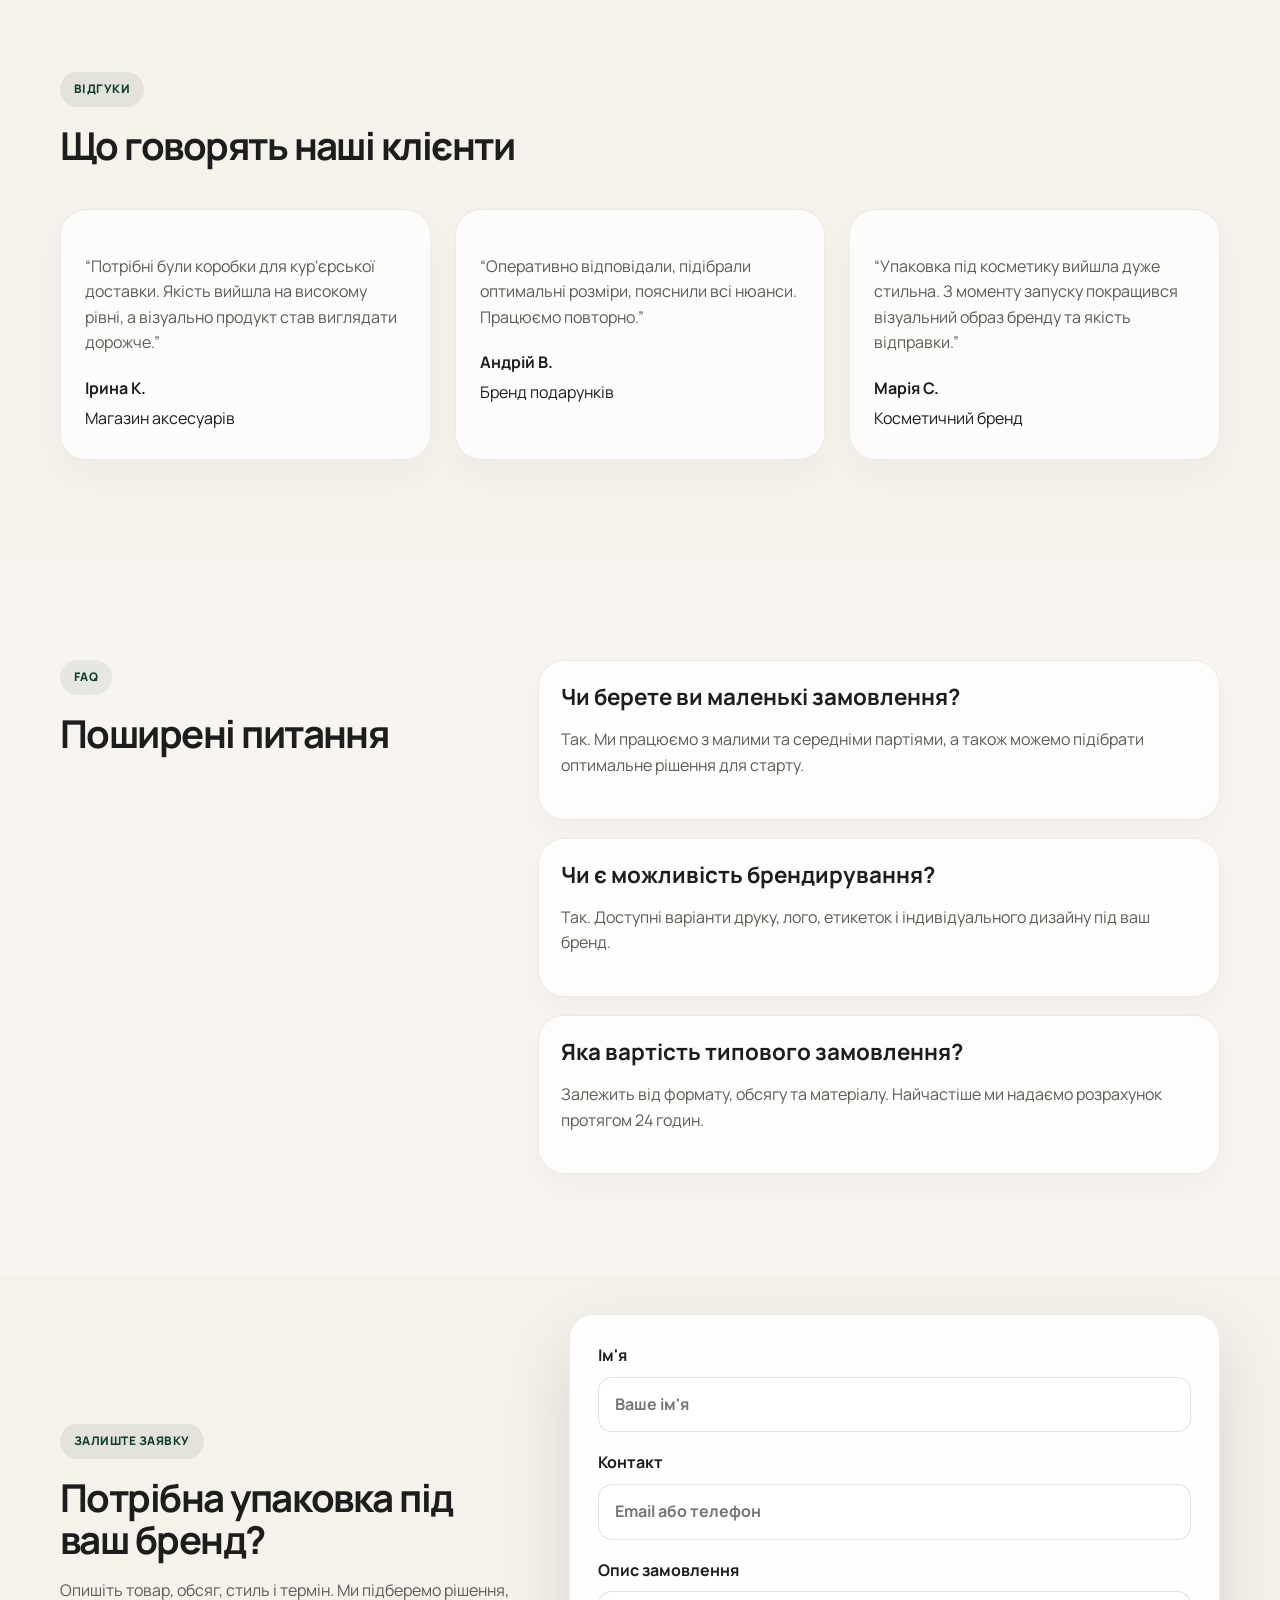
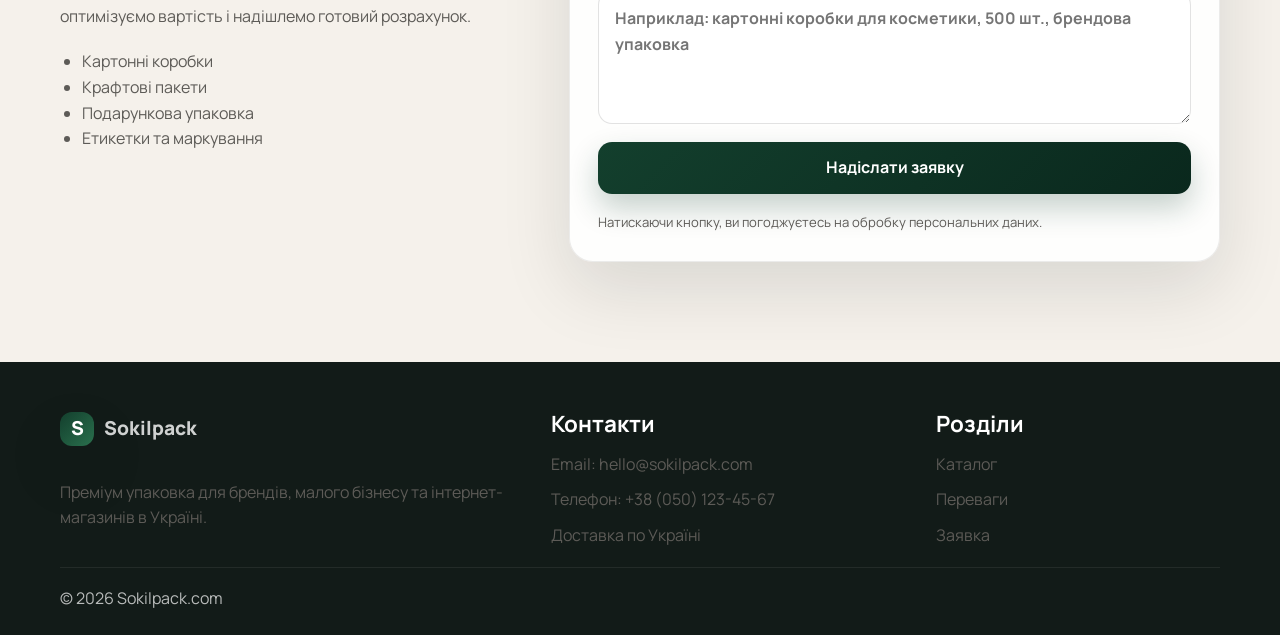
==== commit 1ac56c37: "Upgrade Sokilpack.com landing page to a premium, sales-focused Ukrainian packaging business design." ====
--- a/index.html
+++ b/index.html
@@ -5,9 +5,9 @@
     <meta name="viewport" content="width=device-width, initial-scale=1.0" />
     <meta
       name="description"
-      content="Sokilpack.com — упаковка для бізнесу в Україні: картонні коробки, крафт-пакети, подарункова упаковка, етикетки та брендована тара."
+      content="Sokilpack.com — упаковка для бізнесу в Україні: коробки, пакети, подарункова упаковка, брендування та індивідуальні рішення."
     />
-    <title>Sokilpack.com — упаковка для бізнесу</title>
+    <title>Sokilpack.com | Преміум упаковка для бізнесу</title>
     <link rel="preconnect" href="https://fonts.googleapis.com" />
     <link rel="preconnect" href="https://fonts.gstatic.com" crossorigin />
     <link
@@ -19,17 +19,17 @@
   <body>
     <header class="site-header">
       <div class="container nav">
-        <div class="brand">
+        <div class="brand" aria-label="Sokilpack логотип">
           <span class="brand-mark">S</span>
           <span>Sokilpack</span>
         </div>
 
         <nav class="main-nav" aria-label="Основна навігація">
-          <a href="#benefits">Переваги</a>
-          <a href="#products">Продукти</a>
-          <a href="#how-it-works">Як працюємо</a>
+          <a href="#advantages">Переваги</a>
+          <a href="#catalog">Каталог</a>
+          <a href="#process">Як працюємо</a>
           <a href="#reviews">Відгуки</a>
-          <a href="#contacts">Контакти</a>
+          <a href="#faq">FAQ</a>
         </nav>
 
         <a class="button button-small" href="#order">Замовити</a>
@@ -40,26 +40,26 @@
       <section class="hero">
         <div class="container hero-grid">
           <div class="hero-copy">
-            <span class="eyebrow">Упаковка для малого та середнього бізнесу</span>
-            <h1>Пакування, яке допомагає вашому бренду виглядати краще й продавати більше.</h1>
+            <span class="eyebrow">Локальна упаковка для українського бізнесу</span>
+            <h1>Упаковка, що робить ваш продукт візуально сильнішим і продає краще.</h1>
             <p class="lead">
-              Картонні коробки, крафт-пакети, подарункова упаковка, етикетки та
-              індивідуальні рішення для брендів в Україні.
+              Коробки, пакети, подарункова упаковка, етикетки та індивідуальні рішення для
+              інтернет-магазинів, косметичних брендів, харчової продукції та малих компаній.
             </p>
 
             <div class="hero-actions">
               <a class="button" href="#order">Отримати розрахунок</a>
-              <a class="button button-secondary" href="#products">Подивитися асортимент</a>
+              <a class="button button-secondary" href="#catalog">Подивитися асортимент</a>
             </div>
 
             <ul class="hero-stats">
               <li>
                 <strong>2000+</strong>
-                <span>замовлень</span>
+                <span>виготовлених партій</span>
               </li>
               <li>
                 <strong>48h</strong>
-                <span>оперативне оформлення</span>
+                <span>середній термін обробки</span>
               </li>
               <li>
                 <strong>100%</strong>
@@ -68,24 +68,27 @@
             </ul>
           </div>
 
-          <div class="hero-card" aria-label="Основні типи упаковки">
-            <div class="card-box card-primary">
-              <span class="label">Популярно</span>
-              <h3>Коробки для e-commerce</h3>
-              <p>Міцні, презентабельні, оптимальні для доставки та повторного продажу.</p>
-            </div>
-            <div class="mini-grid">
-              <div class="mini-card">
-                <span>Крафт</span>
-                <strong>Пакети</strong>
-              </div>
-              <div class="mini-card">
-                <span>Подарункові</span>
-                <strong>Коробки</strong>
-              </div>
-              <div class="mini-card accent">
-                <span>Брендинг</span>
-                <strong>Етикетки</strong>
+          <div class="hero-visual">
+            <div class="hero-card">
+              <div class="card-glow"></div>
+              <div class="product-box large">
+                <span class="mini-badge">Топ продаж</span>
+                <h3>Коробки для e-commerce</h3>
+                <p>Стандартні й під замовлення, для швидкої відправки та якісного брендування.</p>
+              </div>
+              <div class="mini-stack">
+                <div class="product-box small accent">
+                  <span>Крафт</span>
+                  <strong>Пакети</strong>
+                </div>
+                <div class="product-box small">
+                  <span>Подарункова</span>
+                  <strong>Упаковка</strong>
+                </div>
+                <div class="product-box small warm">
+                  <span>Бренд</span>
+                  <strong>Етикетки</strong>
+                </div>
               </div>
             </div>
           </div>
@@ -94,47 +97,48 @@
 
       <section class="trust-bar">
         <div class="container trust-list">
-          <span>Онлайн-магазини</span>
+          <span>Інтернет-магазини</span>
           <span>Косметика</span>
-          <span>Продукти харчування</span>
-          <span>Подарункові бренди</span>
+          <span>Продукти</span>
+          <span>Подарунки</span>
+          <span>Бренди</span>
           <span>Малі бізнеси</span>
         </div>
       </section>
 
-      <section id="benefits" class="section">
+      <section id="advantages" class="section">
         <div class="container">
           <div class="section-head">
-            <span class="eyebrow">Чому обирають Sokilpack</span>
-            <h2>Рішення для бізнесу, які допомагають продавати краще</h2>
+            <span class="eyebrow">Чому клієнти обирають Sokilpack</span>
+            <h2>Комерційні рішення без зайвих складнощів</h2>
           </div>
 
           <div class="features-grid">
             <article class="feature-card">
               <div class="icon">01</div>
-              <h3>Вигідна ціна</h3>
-              <p>Оптимізовані рішення для малого та середнього бізнесу без переплати за бренд.</p>
+              <h3>Оптимальна ціна</h3>
+              <p>Розумні рішення для малого та середнього бізнесу без переплати за бренд.</p>
             </article>
             <article class="feature-card">
               <div class="icon">02</div>
-              <h3>Швидкий запуск</h3>
-              <p>Простий процес замовлення, швидка обробка запитів і чітка логістика.</p>
+              <h3>Швидка обробка</h3>
+              <p>Простий процес замовлення, чітка комунікація та швидкі відповіді.</p>
             </article>
             <article class="feature-card">
               <div class="icon">03</div>
-              <h3>Індивідуальний бренд</h3>
-              <p>Пакування під ваш логотип, кольори, позиціонування та цільову аудиторію.</p>
+              <h3>Брендовий стиль</h3>
+              <p>Пакування під ваші кольори, логотип і візуальну мову бренду.</p>
             </article>
             <article class="feature-card">
               <div class="icon">04</div>
               <h3>Гнучкі обсяги</h3>
-              <p>Працюємо з малими партіями, промо-замовленнями та регулярними поставками.</p>
-            </article>
-          </div>
-        </div>
-      </section>
-
-      <section id="products" class="section alt-section">
+              <p>Працюємо з маленькими партіями, промо-замовленнями та регулярними поставками.</p>
+            </article>
+          </div>
+        </div>
+      </section>
+
+      <section id="catalog" class="section alt-section">
         <div class="container">
           <div class="section-head">
             <span class="eyebrow">Найбільш популярні позиції</span>
@@ -147,7 +151,7 @@
               <div class="product-content">
                 <span class="tag">Топ продаж</span>
                 <h3>Картонні коробки для e-commerce</h3>
-                <p>Надійні, легкі у складанні та зручні для доставки через онлайн-магазини.</p>
+                <p>Міцні коробки для доставки та маркетплейсів із можливістю логотипної печаті.</p>
               </div>
             </article>
 
@@ -156,7 +160,7 @@
               <div class="product-content">
                 <span class="tag">Популярно</span>
                 <h3>Крафт-пакети</h3>
-                <p>Екологічні, мінімалістичні й часто обираються для брендів з акцентом на sustainability.</p>
+                <p>Екологічний формат, підходить для брендів із мінімалістичним стилем і eco-направленням.</p>
               </div>
             </article>
 
@@ -165,7 +169,7 @@
               <div class="product-content">
                 <span class="tag">Преміум</span>
                 <h3>Подарункова упаковка</h3>
-                <p>Для косметики, подарунків, сезонних акцій і лімітованих серій.</p>
+                <p>Для косметики, сезонних акцій, подарункових наборів та презентаційних наборів.</p>
               </div>
             </article>
 
@@ -174,7 +178,7 @@
               <div class="product-content">
                 <span class="tag">Брендинг</span>
                 <h3>Етикетки та маркування</h3>
-                <p>Підвищують візуальну привабливість і допомагають бренду виглядати професійніше.</p>
+                <p>Допомагають зробити продукт більш професійним, дорогим і впізнаваним на полиці.</p>
               </div>
             </article>
           </div>
@@ -185,47 +189,104 @@
         <div class="container stats-grid">
           <div>
             <strong>+35%</strong>
-            <span>інтенсивність росту попиту на упаковку для інтернет-магазинів</span>
+            <span>зростання попиту на упаковку для інтернет-магазинів</span>
           </div>
           <div>
             <strong>+28%</strong>
-            <span>зростання бажання брендів в екологічній упаковці</span>
+            <span>підвищення інтересу до eco-упаковки у біснесі</span>
           </div>
           <div>
-            <strong>3–5 днів</strong>
-            <span>середній термін виготовлення типового замовлення</span>
-          </div>
-        </div>
-      </section>
-
-      <section id="how-it-works" class="section">
+            <strong>3–5 дн.</strong>
+            <span>середній термін виготовлення стандартної партії</span>
+          </div>
+        </div>
+      </section>
+
+      <section id="process" class="section">
         <div class="container">
           <div class="section-head">
             <span class="eyebrow">Простий процес</span>
-            <h2>Як ми працюємо</h2>
+            <h2>Як ми перетворюємо ідею на готовий продукт</h2>
           </div>
 
           <div class="steps-grid">
             <div class="step">
               <span>1</span>
               <h3>Заявка</h3>
-              <p>Надсилаєте запит або описуєте ваші потреби.</p>
+              <p>Надсилаєте запит або описуєте свої потреби.</p>
             </div>
             <div class="step">
               <span>2</span>
               <h3>Розрахунок</h3>
-              <p>Підбираємо оптимальний тип упаковки, обсяг і матеріал.</p>
+              <p>Підбираємо оптимальні матеріали та обсяг замовлення.</p>
             </div>
             <div class="step">
               <span>3</span>
               <h3>Дизайн</h3>
-              <p>Розробляємо концепцію або адаптуємо під ваш бренд.</p>
+              <p>Розробляємо упаковку під ваш бренд та цільову аудиторію.</p>
             </div>
             <div class="step">
               <span>4</span>
               <h3>Виготовлення</h3>
-              <p>Виконуємо замовлення в чіткі строки з контролем якості.</p>
-            </div>
+              <p>Виконуємо замовлення в обумовлені строки і контролюємо якість.</p>
+            </div>
+          </div>
+        </div>
+      </section>
+
+      <section class="pricing-section">
+        <div class="container">
+          <div class="section-head">
+            <span class="eyebrow">Пакети під різні задачі</span>
+            <h2>Рішення, які працюють для малого та середнього бізнесу</h2>
+          </div>
+
+          <div class="pricing-grid">
+            <article class="price-card">
+              <div class="price-top">
+                <h3>Старт</h3>
+                <p>Для малого бізнесу та стартових партій</p>
+              </div>
+              <div class="price">від 699 ₴</div>
+              <ul>
+                <li>Картонні коробки</li>
+                <li>Малі обсяги</li>
+                <li>Базовий дизайн</li>
+                <li>Доставка по Україні</li>
+              </ul>
+              <a class="button button-secondary" href="#order">Замовити</a>
+            </article>
+
+            <article class="price-card featured">
+              <div class="popular">Найпопулярніше</div>
+              <div class="price-top">
+                <h3>Бізнес</h3>
+                <p>Для онлайн-магазинів та активного продажу</p>
+              </div>
+              <div class="price">від 1499 ₴</div>
+              <ul>
+                <li>Індивідуальні розміри</li>
+                <li>Професійне брендування</li>
+                <li>Швидкий запуск</li>
+                <li>Перевага по обсягу</li>
+              </ul>
+              <a class="button" href="#order">Замовити</a>
+            </article>
+
+            <article class="price-card">
+              <div class="price-top">
+                <h3>Custom</h3>
+                <p>Для преміум брендів та складних рішень</p>
+              </div>
+              <div class="price">індивідуально</div>
+              <ul>
+                <li>Специфічні формати</li>
+                <li>Розробка під концепцію</li>
+                <li>Лімітовані партії</li>
+                <li>Підтримка бренду</li>
+              </ul>
+              <a class="button button-secondary" href="#order">Обговорити</a>
+            </article>
           </div>
         </div>
       </section>
@@ -234,7 +295,7 @@
         <div class="container band-inner">
           <div>
             <span class="eyebrow light">Почніть із малого</span>
-            <h2>Замовте пробну партію або отримайте розрахунок</h2>
+            <h2>Отримайте пакет рекомендацій і розрахунок до 24 годин</h2>
           </div>
           <a class="button" href="#order">Залишити заявку</a>
         </div>
@@ -244,31 +305,55 @@
         <div class="container">
           <div class="section-head">
             <span class="eyebrow">Відгуки</span>
-            <h2>Що говорять клієнти</h2>
+            <h2>Що говорять наші клієнти</h2>
           </div>
 
           <div class="reviews-grid">
             <article class="review-card">
-              <p>“Замовили коробки для кур'єрської доставки. Якість хороша, дизайн відповідає нашому бренду. Результат був візуально сильнішим.”</p>
+              <p>“Потрібні були коробки для кур'єрської доставки. Якість вийшла на високому рівні, а візуально продукт став виглядати дорожче.”</p>
               <div class="review-meta">
                 <strong>Ірина К.</strong>
                 <span>Магазин аксесуарів</span>
               </div>
             </article>
             <article class="review-card">
-              <p>“Потрібна була екологічна упаковка для подарунків. Знайшли рішення з крафтовим стилем і вийшло дуже актуально для ринку.”</p>
+              <p>“Оперативно відповідали, підібрали оптимальні розміри, пояснили всі нюанси. Працюємо повторно.”</p>
               <div class="review-meta">
                 <strong>Андрій В.</strong>
                 <span>Бренд подарунків</span>
               </div>
             </article>
             <article class="review-card">
-              <p>“Скоро працювали, оперативно відповідали, можна було змінювати параметри до друку. Тепер працюємо повторно.”</p>
+              <p>“Упаковка під косметику вийшла дуже стильна. З моменту запуску покращився візуальний образ бренду та якість відправки.”</p>
               <div class="review-meta">
                 <strong>Марія С.</strong>
                 <span>Косметичний бренд</span>
               </div>
             </article>
+          </div>
+        </div>
+      </section>
+
+      <section id="faq" class="section faq-section">
+        <div class="container faq-wrap">
+          <div class="section-head left">
+            <span class="eyebrow">FAQ</span>
+            <h2>Поширені питання</h2>
+          </div>
+
+          <div class="faq-list">
+            <div class="faq-item">
+              <h3>Чи берете ви маленькі замовлення?</h3>
+              <p>Так. Ми працюємо з малими та середніми партіями, а також можемо підібрати оптимальне рішення для старту.</p>
+            </div>
+            <div class="faq-item">
+              <h3>Чи є можливість брендирування?</h3>
+              <p>Так. Доступні варіанти друку, лого, етикеток і індивідуального дизайну під ваш бренд.</p>
+            </div>
+            <div class="faq-item">
+              <h3>Яка вартість типового замовлення?</h3>
+              <p>Залежить від формату, обсягу та матеріалу. Найчастіше ми надаємо розрахунок протягом 24 годин.</p>
+            </div>
           </div>
         </div>
       </section>
@@ -277,16 +362,16 @@
         <div class="container form-wrap">
           <div class="form-copy">
             <span class="eyebrow">Залиште заявку</span>
-            <h2>Потрібна упаковка під ваш бізнес?</h2>
+            <h2>Потрібна упаковка під ваш бренд?</h2>
             <p>
-              Опишіть ваші потреби: тип продукції, обсяг, стиль упаковки та бажаний термін.
-              Ми підберемо рішення і надішлемо розрахунок.
+              Опишіть товар, обсяг, стиль і термін. Ми підберемо рішення, оптимізуємо вартість і
+              надішлемо готовий розрахунок.
             </p>
             <ul>
               <li>Картонні коробки</li>
-              <li>Крафт-пакети</li>
+              <li>Крафтові пакети</li>
               <li>Подарункова упаковка</li>
-              <li>Брендовані етикетки</li>
+              <li>Етикетки та маркування</li>
             </ul>
           </div>
 
@@ -296,15 +381,15 @@
               <input type="text" name="name" placeholder="Ваше ім'я" required />
             </label>
             <label>
-              Email або телефон
-              <input type="text" name="contact" placeholder="example@mail.com або +380..." required />
+              Контакт
+              <input type="text" name="contact" placeholder="Email або телефон" required />
             </label>
             <label>
-              Що потрібно
+              Опис замовлення
               <textarea name="message" rows="4" placeholder="Наприклад: картонні коробки для косметики, 500 шт., брендова упаковка"></textarea>
             </label>
             <button type="submit" class="button">Надіслати заявку</button>
-            <p class="form-note">Натискаючи кнопку, ви погоджуєтесь на обробку даних.</p>
+            <p class="form-note">Натискаючи кнопку, ви погоджуєтесь на обробку персональних даних.</p>
           </form>
         </div>
       </section>
@@ -317,7 +402,7 @@
             <span class="brand-mark">S</span>
             <span>Sokilpack</span>
           </div>
-          <p>Упаковка для бізнесу в Україні: сучасні рішення, які підходять для продажу та брендингу.</p>
+          <p>Преміум упаковка для брендів, малого бізнесу та інтернет-магазинів в Україні.</p>
         </div>
 
         <div>
@@ -325,15 +410,15 @@
           <ul>
             <li>Email: hello@sokilpack.com</li>
             <li>Телефон: +38 (050) 123-45-67</li>
-            <li>Логістика: по Україні</li>
+            <li>Доставка по Україні</li>
           </ul>
         </div>
 
         <div>
           <h3>Розділи</h3>
           <ul>
-            <li><a href="#products">Продукти</a></li>
-            <li><a href="#benefits">Переваги</a></li>
+            <li><a href="#catalog">Каталог</a></li>
+            <li><a href="#advantages">Переваги</a></li>
             <li><a href="#order">Заявка</a></li>
           </ul>
         </div>
--- a/styles.css
+++ b/styles.css
@@ -1,15 +1,17 @@
 :root {
-  --bg: #f7f3ee;
-  --bg-strong: #efe7df;
-  --surface: #ffffff;
-  --surface-alt: #f1f1ee;
-  --primary: #1f5f3d;
-  --primary-dark: #123f2a;
-  --accent: #d4a15f;
+  --bg: #f5f1eb;
+  --bg-soft: #f0eae3;
+  --surface: rgba(255, 255, 255, 0.8);
+  --surface-strong: #ffffff;
+  --primary: #133f2d;
+  --primary-deep: #0a281d;
+  --primary-soft: rgba(19, 63, 45, 0.08);
+  --accent: #d9a861;
+  --accent-soft: rgba(217, 168, 97, 0.12);
   --text: #1d1d1d;
-  --muted: #5d5d5d;
-  --border: rgba(18, 22, 25, 0.08);
-  --shadow: 0 20px 60px rgba(20, 28, 25, 0.08);
+  --muted: #5d5b57;
+  --border: rgba(18, 24, 21, 0.08);
+  --shadow: 0 26px 70px rgba(14, 27, 23, 0.12);
 }
 
 * {
@@ -23,19 +25,19 @@
 body {
   margin: 0;
   font-family: "Manrope", sans-serif;
-  background: var(--bg);
   color: var(--text);
+  background: radial-gradient(circle at top left, rgba(217, 168, 97, 0.08), transparent 25%), var(--bg);
   line-height: 1.6;
-}
-
-a {
-  text-decoration: none;
-  color: inherit;
 }
 
 img {
   max-width: 100%;
   display: block;
+}
+
+a {
+  color: inherit;
+  text-decoration: none;
 }
 
 button,
@@ -53,8 +55,8 @@
   position: sticky;
   top: 0;
   z-index: 50;
+  background: rgba(245, 241, 235, 0.78);
   backdrop-filter: blur(12px);
-  background: rgba(247, 243, 238, 0.88);
   border-bottom: 1px solid var(--border);
 }
 
@@ -62,7 +64,7 @@
   display: flex;
   align-items: center;
   justify-content: space-between;
-  min-height: 78px;
+  min-height: 80px;
   gap: 20px;
 }
 
@@ -75,24 +77,23 @@
 }
 
 .brand-mark {
-  width: 32px;
-  height: 32px;
+  width: 34px;
+  height: 34px;
   display: inline-flex;
   align-items: center;
   justify-content: center;
-  border-radius: 10px;
-  background: linear-gradient(135deg, var(--primary), #2f7a4d);
-  color: white;
-  font-size: 1rem;
+  border-radius: 12px;
+  background: linear-gradient(135deg, var(--primary), #2a704d);
+  color: white;
   box-shadow: var(--shadow);
 }
 
 .main-nav {
   display: flex;
   align-items: center;
-  gap: 26px;
+  gap: 24px;
   color: var(--muted);
-  font-size: 0.95rem;
+  font-size: 0.94rem;
 }
 
 .main-nav a:hover {
@@ -107,86 +108,88 @@
   padding: 0 24px;
   border-radius: 14px;
   border: none;
-  background: linear-gradient(135deg, var(--primary), var(--primary-dark));
+  background: linear-gradient(135deg, var(--primary), var(--primary-deep));
   color: white;
   font-weight: 700;
-  box-shadow: 0 14px 30px rgba(31, 95, 61, 0.2);
+  box-shadow: 0 14px 30px rgba(18, 63, 45, 0.24);
   transition: transform 0.2s ease, box-shadow 0.2s ease;
   cursor: pointer;
 }
 
 .button:hover {
   transform: translateY(-1px);
-  box-shadow: 0 18px 36px rgba(31, 95, 61, 0.22);
+  box-shadow: 0 18px 36px rgba(18, 63, 45, 0.28);
 }
 
 .button-small {
-  min-height: 44px;
+  min-height: 42px;
   padding: 0 18px;
 }
 
 .button-secondary {
   background: transparent;
-  border: 1px solid rgba(31, 95, 61, 0.2);
   color: var(--text);
+  border: 1px solid rgba(18, 63, 45, 0.15);
   box-shadow: none;
 }
 
 .hero {
-  padding: 90px 0 42px;
+  padding: 86px 0 54px;
 }
 
 .hero-grid {
   display: grid;
   grid-template-columns: 1.15fr 0.85fr;
   align-items: center;
-  gap: 48px;
+  gap: 52px;
 }
 
 .eyebrow {
-  display: inline-block;
+  display: inline-flex;
+  align-items: center;
+  gap: 8px;
   margin-bottom: 18px;
   padding: 8px 14px;
   border-radius: 999px;
-  background: rgba(31, 95, 61, 0.09);
+  background: rgba(19, 63, 45, 0.08);
   color: var(--primary);
-  font-size: 0.8rem;
-  font-weight: 700;
-  letter-spacing: 0.02em;
+  font-size: 0.74rem;
+  font-weight: 800;
+  letter-spacing: 0.04em;
   text-transform: uppercase;
 }
 
 .eyebrow.light {
-  background: rgba(255, 255, 255, 0.1);
+  background: rgba(255, 255, 255, 0.12);
   color: white;
 }
 
 h1,
 h2,
 h3 {
-  margin: 0 0 20px;
-  line-height: 1.1;
+  margin: 0 0 18px;
+  line-height: 1.08;
 }
 
 h1 {
-  font-size: clamp(2.4rem, 4vw, 4.3rem);
+  font-size: clamp(2.6rem, 4vw, 4.4rem);
   letter-spacing: -0.06em;
 }
 
 h2 {
-  font-size: clamp(2rem, 3vw, 3rem);
+  font-size: clamp(2.1rem, 3vw, 3rem);
   letter-spacing: -0.04em;
 }
 
 h3 {
-  font-size: 1.45rem;
+  font-size: 1.4rem;
 }
 
 .lead {
   max-width: 620px;
+  margin-bottom: 28px;
+  font-size: 1.08rem;
   color: var(--muted);
-  font-size: 1.1rem;
-  margin-bottom: 28px;
 }
 
 .hero-actions {
@@ -198,108 +201,123 @@
 
 .hero-stats {
   list-style: none;
-  display: flex;
-  gap: 28px;
+  margin: 0;
   padding: 0;
-  margin: 0;
+  display: flex;
   flex-wrap: wrap;
+  gap: 30px;
 }
 
 .hero-stats li {
   display: flex;
   flex-direction: column;
-  gap: 4px;
+  gap: 6px;
 }
 
 .hero-stats strong {
-  font-size: 1.8rem;
+  font-size: 1.9rem;
   letter-spacing: -0.04em;
 }
 
 .hero-stats span {
   color: var(--muted);
-  font-size: 0.9rem;
+  font-size: 0.85rem;
+}
+
+.hero-visual {
+  position: relative;
 }
 
 .hero-card {
   position: relative;
   padding: 20px;
   border-radius: 34px;
-  background: linear-gradient(180deg, #f4eee8 0%, #efe5d8 100%);
+  background: linear-gradient(180deg, #f5ebdf 0%, #eee4d6 100%);
   box-shadow: var(--shadow);
-}
-
-.card-box {
-  padding: 26px 22px;
+  overflow: hidden;
+}
+
+.card-glow {
+  position: absolute;
+  inset: auto auto -80px -90px;
+  width: 230px;
+  height: 230px;
+  background: rgba(217, 168, 97, 0.2);
+  filter: blur(35px);
+  pointer-events: none;
+}
+
+.product-box {
+  position: relative;
+  z-index: 1;
   border-radius: 26px;
-  background: white;
+  padding: 24px 22px;
   border: 1px solid var(--border);
-}
-
-.card-primary {
-  background: linear-gradient(135deg, rgba(31, 95, 61, 0.95), rgba(14, 43, 30, 0.96));
-  color: white;
-  min-height: 220px;
-}
-
-.label {
+  background: rgba(255, 255, 255, 0.8);
+}
+
+.product-box.large {
+  min-height: 230px;
+  background: linear-gradient(135deg, rgba(19, 63, 45, 0.97), rgba(15, 34, 28, 0.96));
+  color: white;
+  border: none;
+}
+
+.product-box.large p {
+  color: rgba(255, 255, 255, 0.8);
+}
+
+.mini-badge {
   display: inline-block;
-  margin-bottom: 20px;
-  padding: 7px 12px;
+  margin-bottom: 18px;
+  padding: 7px 10px;
+  font-size: 0.72rem;
+  letter-spacing: 0.04em;
+  text-transform: uppercase;
   border-radius: 999px;
   background: rgba(255, 255, 255, 0.12);
-  color: #edf6ef;
-  font-size: 0.72rem;
-  font-weight: 700;
-  text-transform: uppercase;
-}
-
-.card-primary h3 {
-  margin-bottom: 12px;
-}
-
-.card-primary p {
-  margin: 0;
-  color: rgba(255, 255, 255, 0.8);
-}
-
-.mini-grid {
+}
+
+.mini-stack {
+  position: relative;
+  z-index: 1;
   display: grid;
   grid-template-columns: repeat(3, minmax(0, 1fr));
   gap: 16px;
   margin-top: 18px;
 }
 
-.mini-card {
-  min-height: 110px;
+.product-box.small {
+  min-height: 120px;
   display: flex;
   flex-direction: column;
   justify-content: center;
   gap: 8px;
-  padding: 18px 14px;
-  border-radius: 20px;
-  background: rgba(255, 255, 255, 0.7);
-  border: 1px solid rgba(17, 20, 18, 0.04);
   text-align: center;
-}
-
-.mini-card span {
+  background: rgba(255, 255, 255, 0.9);
+}
+
+.product-box.small span {
   color: var(--muted);
-  font-size: 0.74rem;
+  font-size: 0.72rem;
+  letter-spacing: 0.04em;
   text-transform: uppercase;
-  letter-spacing: 0.04em;
-}
-
-.mini-card strong {
+}
+
+.product-box.small strong {
   font-size: 1.1rem;
 }
 
-.mini-card.accent {
-  background: linear-gradient(135deg, rgba(212, 161, 95, 0.15), rgba(173, 120, 54, 0.08));
+.product-box.small.accent {
+  background: rgba(217, 168, 97, 0.12);
+}
+
+.product-box.small.warm {
+  background: rgba(19, 63, 45, 0.06);
 }
 
 .trust-bar {
-  padding: 18px 0 0;
+  padding: 14px 0 0;
 }
 
 .trust-list {
@@ -308,30 +326,32 @@
   justify-content: center;
   gap: 18px 32px;
   padding: 18px 24px;
+  border-radius: 22px;
   border: 1px solid var(--border);
-  border-radius: 22px;
   background: rgba(255, 255, 255, 0.5);
+  font-weight: 700;
   color: var(--muted);
-  font-weight: 700;
 }
 
 .section {
   padding: 100px 0;
 }
 
-.alt-section {
-  background: rgba(255, 255, 255, 0.32);
+.alt-section,
+.faq-section {
+  background: rgba(255, 255, 255, 0.28);
 }
 
 .section-head {
+  max-width: 740px;
   margin-bottom: 42px;
-  max-width: 700px;
 }
 
 .features-grid,
 .product-grid,
 .steps-grid,
-.reviews-grid {
+.reviews-grid,
+.pricing-grid {
   display: grid;
   gap: 24px;
 }
@@ -341,13 +361,15 @@
 }
 
 .feature-card,
+.product-card,
 .review-card,
-.product-card,
-.step {
+.step,
+.price-card,
+.faq-item {
+  border: 1px solid var(--border);
   background: rgba(255, 255, 255, 0.8);
-  border: 1px solid var(--border);
   border-radius: 26px;
-  box-shadow: 0 10px 30px rgba(16, 20, 22, 0.03);
+  box-shadow: 0 15px 32px rgba(15, 24, 20, 0.03);
 }
 
 .feature-card {
@@ -361,8 +383,8 @@
   align-items: center;
   justify-content: center;
   border-radius: 16px;
-  margin-bottom: 18px;
-  background: rgba(31, 95, 61, 0.08);
+  margin-bottom: 16px;
+  background: rgba(19, 63, 45, 0.08);
   color: var(--primary);
   font-weight: 800;
 }
@@ -374,7 +396,9 @@
 .form-copy p,
 .form-copy li,
 .site-footer p,
-.site-footer li {
+.site-footer li,
+.faq-item p,
+.price-card li {
   color: var(--muted);
 }
 
@@ -387,25 +411,25 @@
 }
 
 .product-image {
-  height: 250px;
+  height: 260px;
   background-size: cover;
   background-position: center;
 }
 
 .image-one {
-  background: linear-gradient(135deg, rgba(31, 95, 61, 0.6), rgba(17, 35, 25, 0.8)), url('https://images.unsplash.com/photo-1556740749-887f6717d7e4?auto=format&fit=crop&w=900&q=80') center/cover;
+  background: linear-gradient(135deg, rgba(19, 63, 45, 0.6), rgba(10, 40, 29, 0.7)), url('https://images.unsplash.com/photo-1556740749-887f6717d7e4?auto=format&fit=crop&w=900&q=80') center/cover;
 }
 
 .image-two {
-  background: linear-gradient(135deg, rgba(168, 131, 66, 0.5), rgba(94, 68, 27, 0.7)), url('https://images.unsplash.com/photo-1521572267360-ee0c2909d518?auto=format&fit=crop&w=900&q=80') center/cover;
+  background: linear-gradient(135deg, rgba(205, 162, 112, 0.55), rgba(120, 82, 24, 0.68)), url('https://images.unsplash.com/photo-1521572267360-ee0c2909d518?auto=format&fit=crop&w=900&q=80') center/cover;
 }
 
 .image-three {
-  background: linear-gradient(135deg, rgba(110, 74, 44, 0.5), rgba(51, 26, 16, 0.7)), url('https://images.unsplash.com/photo-1512436991641-6745cdb1723f?auto=format&fit=crop&w=900&q=80') center/cover;
+  background: linear-gradient(135deg, rgba(127, 85, 52, 0.5), rgba(62, 32, 17, 0.72)), url('https://images.unsplash.com/photo-1512436991641-6745cdb1723f?auto=format&fit=crop&w=900&q=80') center/cover;
 }
 
 .image-four {
-  background: linear-gradient(135deg, rgba(116, 134, 48, 0.52), rgba(51, 62, 22, 0.8)), url('https://images.unsplash.com/photo-1524758631624-e2822e304c36?auto=format&fit=crop&w=900&q=80') center/cover;
+  background: linear-gradient(135deg, rgba(116, 134, 48, 0.52), rgba(51, 62, 22, 0.82)), url('https://images.unsplash.com/photo-1524758631624-e2822e304c36?auto=format&fit=crop&w=900&q=80') center/cover;
 }
 
 .product-content {
@@ -417,7 +441,7 @@
   margin-bottom: 12px;
   padding: 7px 10px;
   border-radius: 999px;
-  background: rgba(31, 95, 61, 0.08);
+  background: rgba(19, 63, 45, 0.08);
   color: var(--primary);
   font-size: 0.72rem;
   font-weight: 800;
@@ -431,7 +455,7 @@
 .stats-grid {
   display: grid;
   grid-template-columns: repeat(3, minmax(0, 1fr));
-  gap: 24px;
+  gap: 22px;
 }
 
 .stats-grid div {
@@ -439,7 +463,7 @@
   flex-direction: column;
   gap: 8px;
   padding: 30px 28px;
-  background: linear-gradient(135deg, var(--primary), var(--primary-dark));
+  background: linear-gradient(135deg, var(--primary), var(--primary-deep));
   color: white;
   border-radius: 26px;
   box-shadow: var(--shadow);
@@ -465,14 +489,89 @@
   align-items: center;
   justify-content: center;
   border-radius: 14px;
-  background: rgba(31, 95, 61, 0.08);
+  background: rgba(19, 63, 45, 0.08);
   color: var(--primary);
   font-weight: 800;
   margin-bottom: 18px;
 }
 
+.pricing-section {
+  padding: 30px 0 100px;
+}
+
+.pricing-grid {
+  grid-template-columns: repeat(3, minmax(0, 1fr));
+}
+
+.price-card {
+  position: relative;
+  padding: 28px 24px 26px;
+}
+
+.price-card.featured {
+  background: linear-gradient(180deg, rgba(19, 63, 45, 0.96), rgba(10, 40, 29, 0.96));
+  color: white;
+  border-color: transparent;
+}
+
+.price-card.featured .price-top p,
+.price-card.featured li,
+.price-card.featured .price {
+  color: rgba(255, 255, 255, 0.82);
+}
+
+.popular {
+  position: absolute;
+  right: 20px;
+  top: 20px;
+  display: inline-flex;
+  align-items: center;
+  justify-content: center;
+  padding: 7px 12px;
+  border-radius: 999px;
+  background: rgba(217, 168, 97, 0.18);
+  color: white;
+  font-size: 0.7rem;
+  font-weight: 800;
+  letter-spacing: 0.04em;
+  text-transform: uppercase;
+}
+
+.price-top {
+  margin-bottom: 16px;
+}
+
+.price {
+  margin-bottom: 18px;
+  font-size: clamp(1.8rem, 2vw, 2.4rem);
+  font-weight: 800;
+  letter-spacing: -0.05em;
+  color: var(--primary);
+}
+
+.price-card ul {
+  list-style: none;
+  display: grid;
+  gap: 10px;
+  padding: 0;
+  margin: 0 0 22px;
+}
+
+.price-card li {
+  position: relative;
+  padding-left: 18px;
+}
+
+.price-card li::before {
+  content: "•";
+  position: absolute;
+  left: 0;
+  color: var(--accent);
+  font-size: 1.2rem;
+}
+
 .cta-band {
-  padding: 20px 0 100px;
+  padding: 0 0 100px;
 }
 
 .band-inner {
@@ -482,7 +581,7 @@
   gap: 24px;
   padding: 42px 38px;
   border-radius: 30px;
-  background: linear-gradient(135deg, var(--primary), var(--primary-dark));
+  background: linear-gradient(135deg, var(--primary), var(--primary-deep));
   color: white;
   box-shadow: var(--shadow);
 }
@@ -498,7 +597,28 @@
 .review-meta {
   display: flex;
   flex-direction: column;
+  gap: 4px;
   margin-top: 20px;
+}
+
+.faq-wrap {
+  display: grid;
+  grid-template-columns: 0.8fr 1.2fr;
+  gap: 24px;
+  align-items: start;
+}
+
+.left {
+  margin-bottom: 0;
+}
+
+.faq-list {
+  display: grid;
+  gap: 18px;
+}
+
+.faq-item {
+  padding: 24px 22px;
 }
 
 .form-section {
@@ -517,7 +637,8 @@
 }
 
 .form-copy ul {
-  padding-left: 18px;
+  list-style: disc;
+  padding-left: 22px;
   margin: 20px 0 0;
 }
 
@@ -549,8 +670,8 @@
 
 .lead-form input:focus,
 .lead-form textarea:focus {
-  outline: 2px solid rgba(31, 95, 61, 0.18);
-  border-color: rgba(31, 95, 61, 0.45);
+  border-color: rgba(19, 63, 45, 0.45);
+  outline: 2px solid rgba(19, 63, 45, 0.18);
 }
 
 .form-note {
@@ -561,59 +682,55 @@
 
 .site-footer {
   padding: 50px 0 24px;
-  background: #161d18;
-  color: rgba(255, 255, 255, 0.82);
+  background: #121b18;
+  color: rgba(255, 255, 255, 0.8);
 }
 
 .footer-grid {
   display: grid;
   grid-template-columns: 1.3fr 1fr 0.8fr;
   gap: 30px;
-  padding-bottom: 20px;
+  padding-bottom: 18px;
 }
 
 .footer-brand {
-  margin-bottom: 20px;
+  margin-bottom: 18px;
+}
+
+.site-footer h3 {
+  margin: 0 0 16px;
+  color: white;
 }
 
 .site-footer ul {
   list-style: none;
+  display: grid;
+  gap: 10px;
   padding: 0;
   margin: 0;
-  display: grid;
-  gap: 10px;
-}
-
-.site-footer h3 {
-  margin-bottom: 16px;
-  color: white;
 }
 
 .copyright {
   padding-top: 18px;
-  border-top: 1px solid rgba(255, 255, 255, 0.08);
-  color: rgba(255, 255, 255, 0.6);
+  border-top: 1px solid rgba(255, 255, 255, 0.07);
+  color: rgba(255, 255, 255, 0.7);
 }
 
 @media (max-width: 980px) {
   .hero-grid,
   .form-wrap,
-  .footer-grid,
+  .faq-wrap,
+  .footer-grid {
+    grid-template-columns: 1fr;
+  }
+
   .features-grid,
   .steps-grid,
   .reviews-grid,
-  .stats-grid {
+  .stats-grid,
+  .pricing-grid,
+  .product-grid {
     grid-template-columns: 1fr 1fr;
-  }
-
-  .product-grid {
-    grid-template-columns: 1fr;
-  }
-
-  .hero-grid,
-  .form-wrap,
-  .footer-grid {
-    grid-template-columns: 1fr;
   }
 
   .main-nav {
@@ -634,12 +751,15 @@
   .features-grid,
   .steps-grid,
   .reviews-grid,
-  .stats-grid {
+  .stats-grid,
+  .pricing-grid,
+  .product-grid {
     grid-template-columns: 1fr;
   }
 
-  .hero-stats {
-    gap: 18px;
+  .hero-actions {
+    display: grid;
+    grid-template-columns: 1fr;
   }
 
   .button,
@@ -647,12 +767,7 @@
     width: 100%;
   }
 
-  .hero-actions {
-    display: grid;
+  .mini-stack {
     grid-template-columns: 1fr;
   }
-
-  .mini-grid {
-    grid-template-columns: 1fr;
-  }
-}
+}
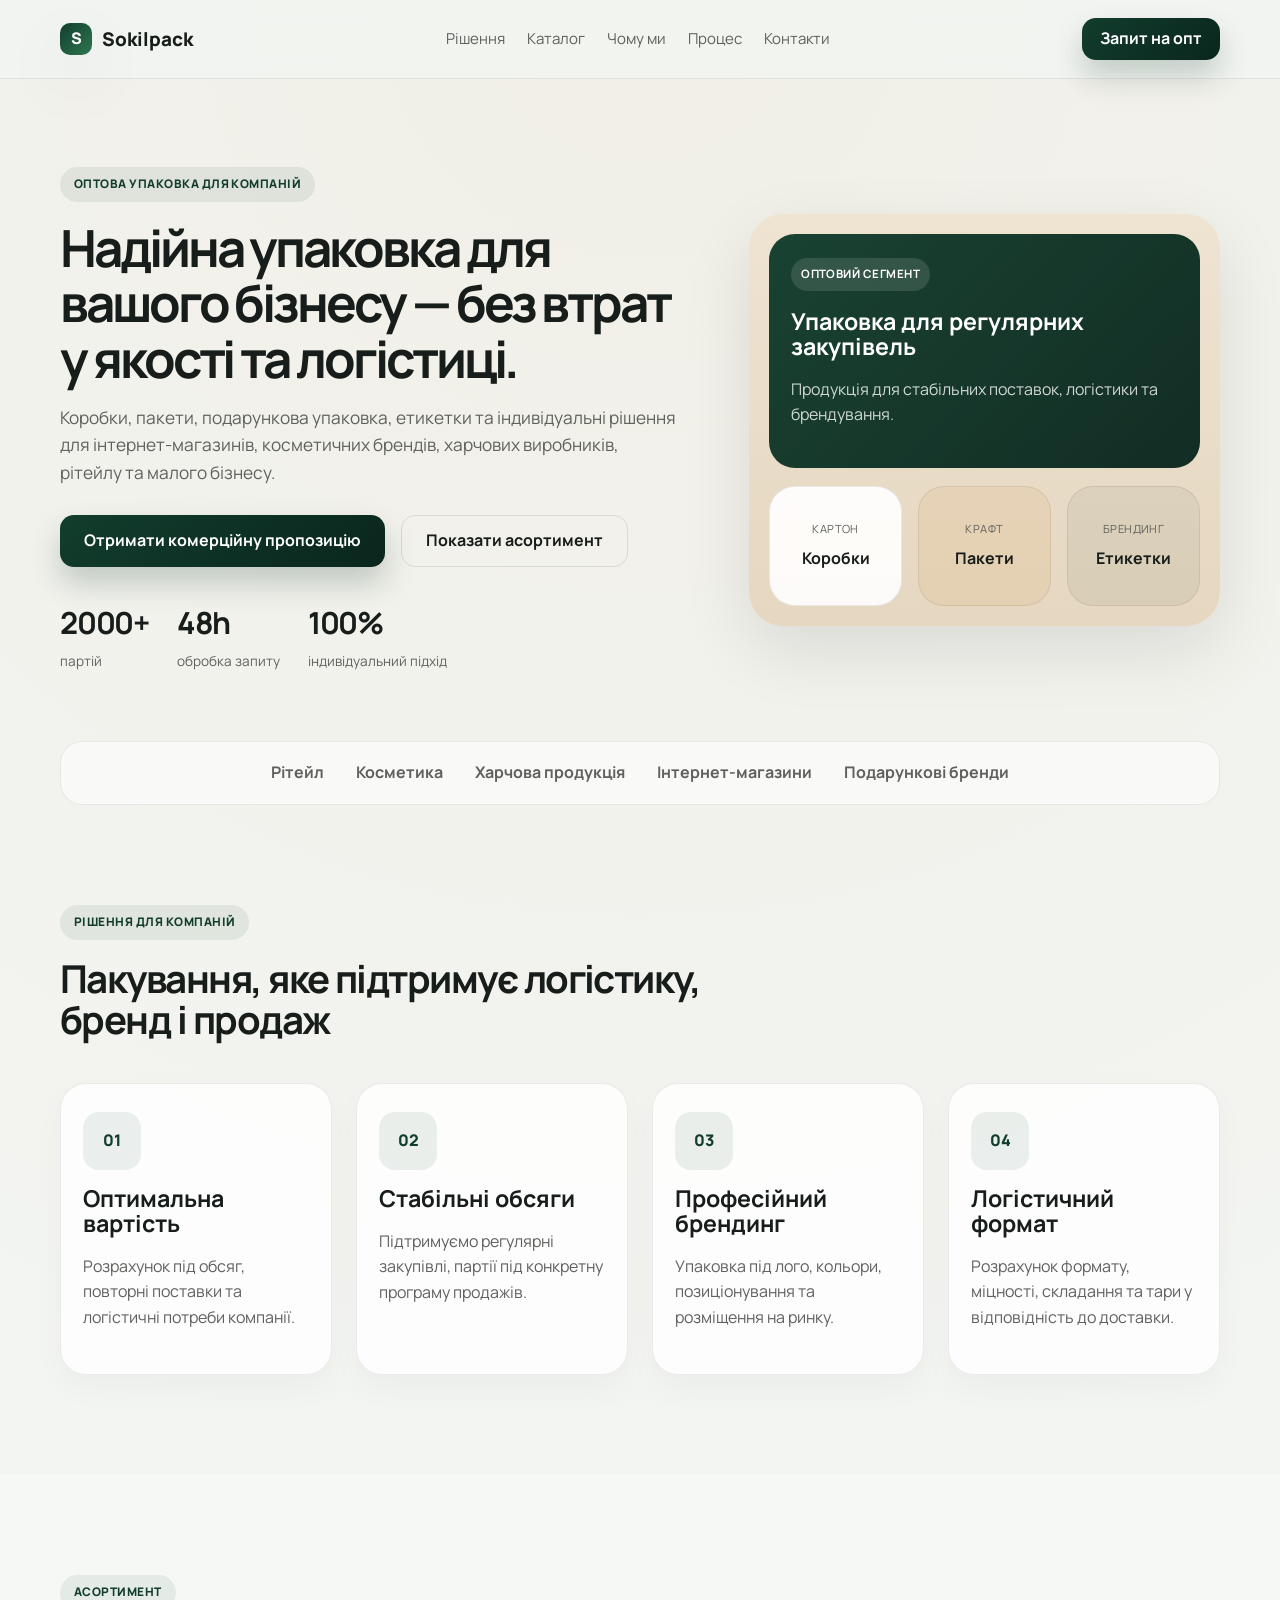
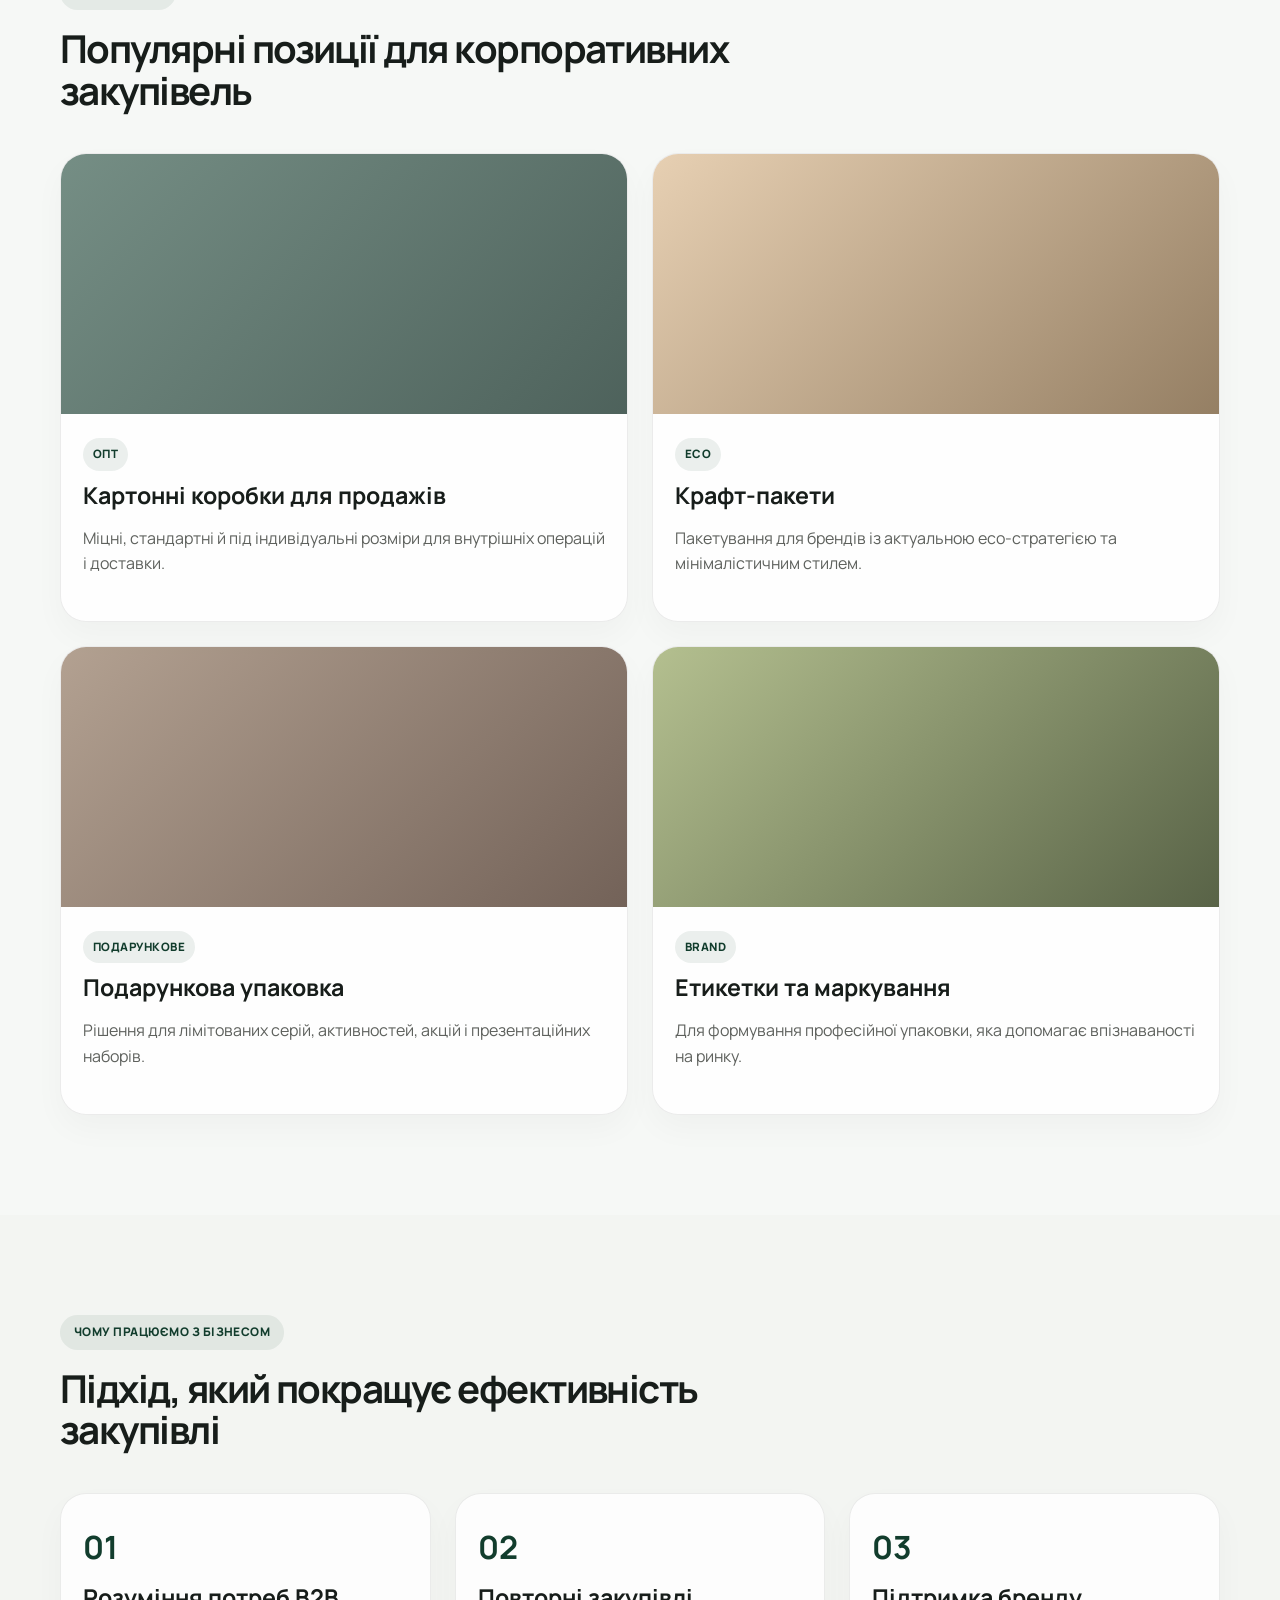
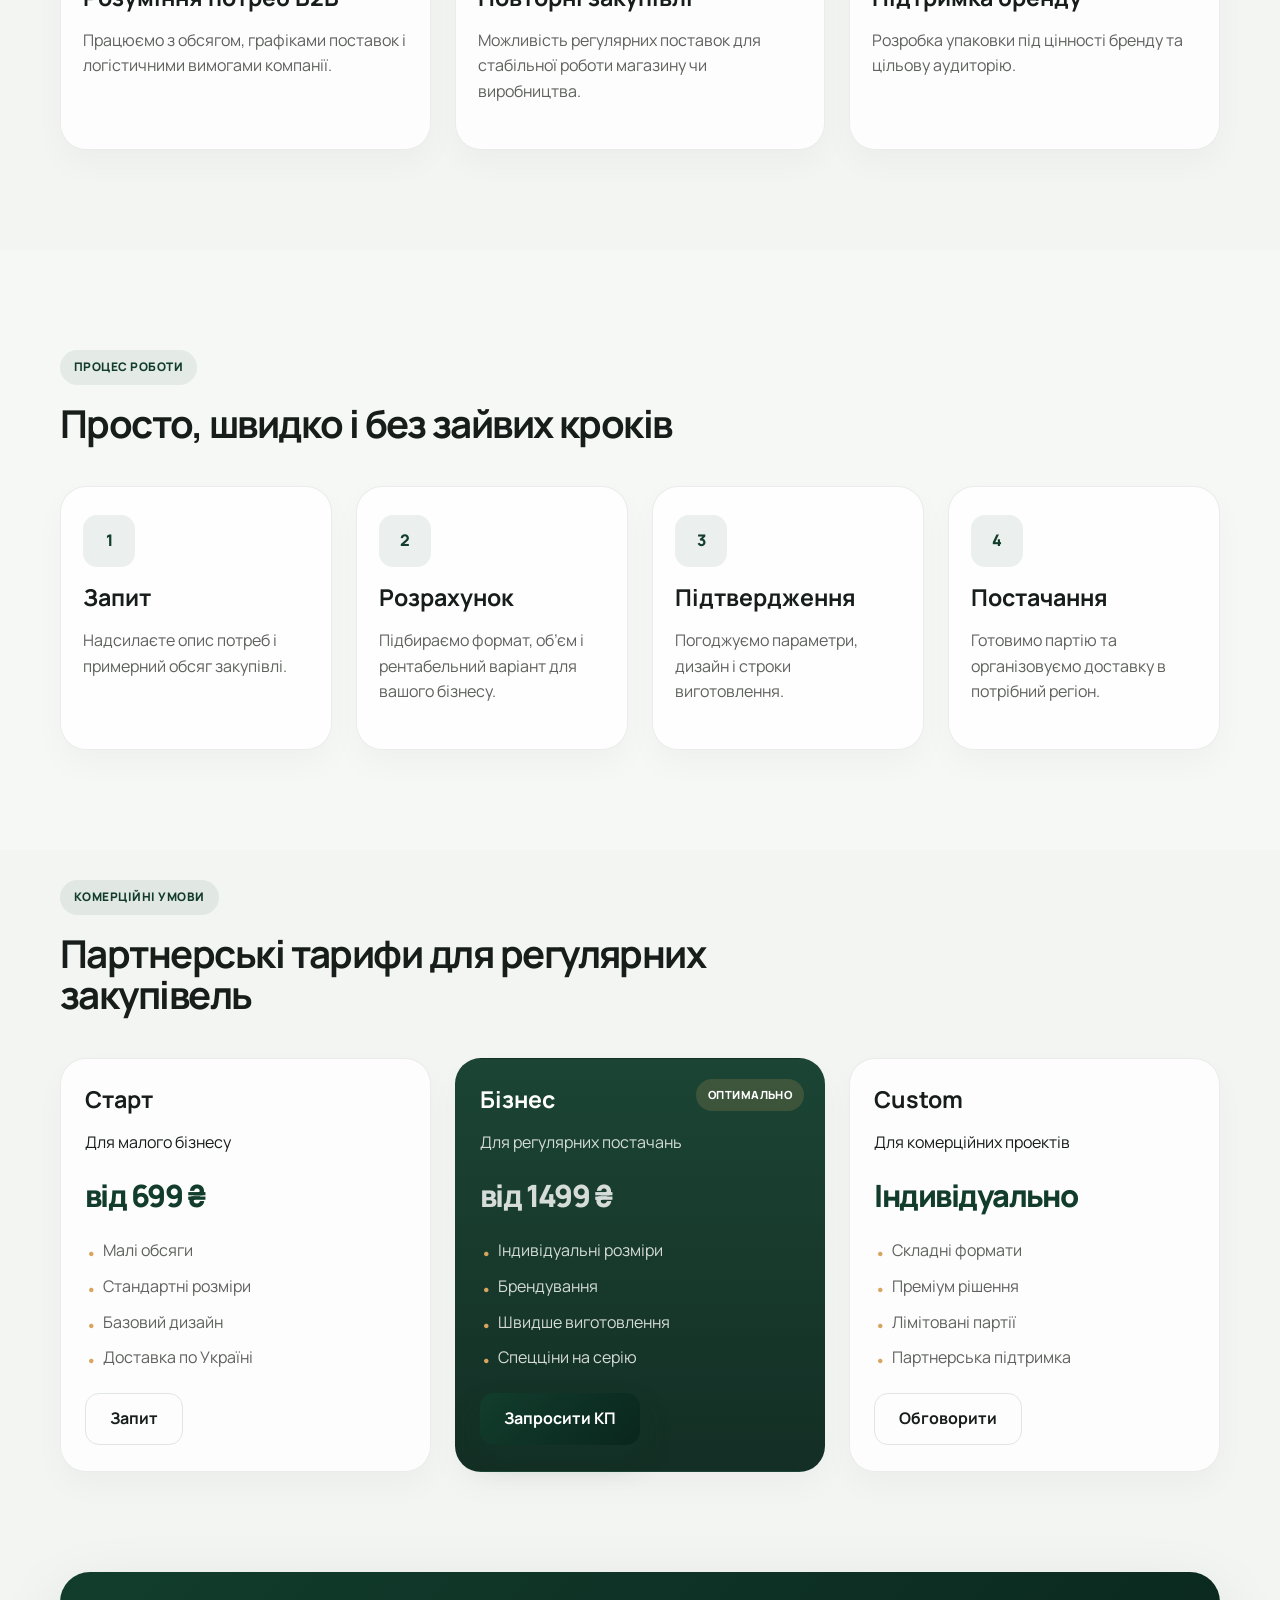
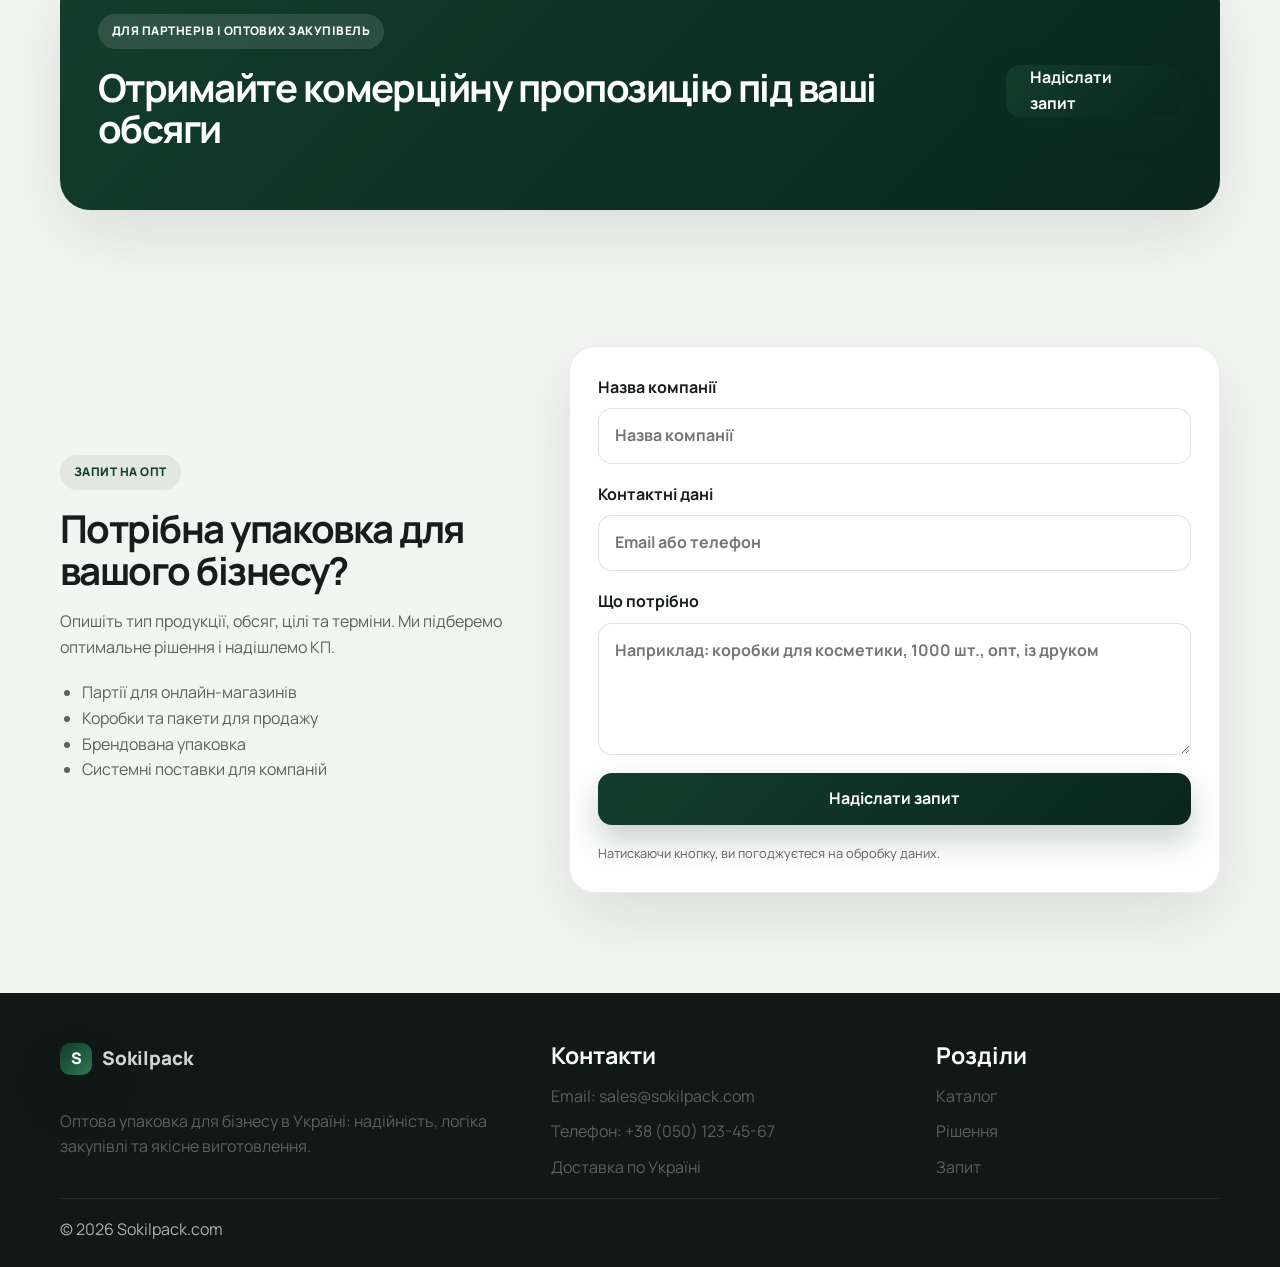
==== commit a857ae7c: "Create a B2B corporate-style landing page for Sokilpack.com focused on wholesale packaging sales." ====
--- a/index.html
+++ b/index.html
@@ -3,36 +3,30 @@
   <head>
     <meta charset="UTF-8" />
     <meta name="viewport" content="width=device-width, initial-scale=1.0" />
-    <meta
-      name="description"
-      content="Sokilpack.com — упаковка для бізнесу в Україні: коробки, пакети, подарункова упаковка, брендування та індивідуальні рішення."
-    />
-    <title>Sokilpack.com | Преміум упаковка для бізнесу</title>
+    <meta name="description" content="Sokilpack.com — оптова упаковка для бізнесу в Україні: коробки, пакети, брендування та індивідуальні рішення для компаній." />
+    <title>Sokilpack.com | Оптова упаковка для бізнесу</title>
     <link rel="preconnect" href="https://fonts.googleapis.com" />
     <link rel="preconnect" href="https://fonts.gstatic.com" crossorigin />
-    <link
-      href="https://fonts.googleapis.com/css2?family=Manrope:wght@400;500;600;700;800&display=swap"
-      rel="stylesheet"
-    />
+    <link href="https://fonts.googleapis.com/css2?family=Manrope:wght@400;500;600;700;800&display=swap" rel="stylesheet" />
     <link rel="stylesheet" href="styles.css" />
   </head>
   <body>
     <header class="site-header">
       <div class="container nav">
-        <div class="brand" aria-label="Sokilpack логотип">
+        <div class="brand">
           <span class="brand-mark">S</span>
           <span>Sokilpack</span>
         </div>
 
         <nav class="main-nav" aria-label="Основна навігація">
-          <a href="#advantages">Переваги</a>
+          <a href="#solutions">Рішення</a>
           <a href="#catalog">Каталог</a>
-          <a href="#process">Як працюємо</a>
-          <a href="#reviews">Відгуки</a>
-          <a href="#faq">FAQ</a>
+          <a href="#why-us">Чому ми</a>
+          <a href="#process">Процес</a>
+          <a href="#contacts">Контакти</a>
         </nav>
 
-        <a class="button button-small" href="#order">Замовити</a>
+        <a class="button button-small" href="#order">Запит на опт</a>
       </div>
     </header>
 
@@ -40,55 +34,43 @@
       <section class="hero">
         <div class="container hero-grid">
           <div class="hero-copy">
-            <span class="eyebrow">Локальна упаковка для українського бізнесу</span>
-            <h1>Упаковка, що робить ваш продукт візуально сильнішим і продає краще.</h1>
+            <span class="eyebrow">Оптова упаковка для компаній</span>
+            <h1>Надійна упаковка для вашого бізнесу — без втрат у якості та логістиці.</h1>
             <p class="lead">
-              Коробки, пакети, подарункова упаковка, етикетки та індивідуальні рішення для
-              інтернет-магазинів, косметичних брендів, харчової продукції та малих компаній.
+              Коробки, пакети, подарункова упаковка, етикетки та індивідуальні рішення для інтернет-магазинів,
+              косметичних брендів, харчових виробників, рітейлу та малого бізнесу.
             </p>
 
             <div class="hero-actions">
-              <a class="button" href="#order">Отримати розрахунок</a>
-              <a class="button button-secondary" href="#catalog">Подивитися асортимент</a>
+              <a class="button" href="#order">Отримати комерційну пропозицію</a>
+              <a class="button button-secondary" href="#catalog">Показати асортимент</a>
             </div>
 
             <ul class="hero-stats">
-              <li>
-                <strong>2000+</strong>
-                <span>виготовлених партій</span>
-              </li>
-              <li>
-                <strong>48h</strong>
-                <span>середній термін обробки</span>
-              </li>
-              <li>
-                <strong>100%</strong>
-                <span>індивідуальний підхід</span>
-              </li>
+              <li><strong>2000+</strong><span>партій</span></li>
+              <li><strong>48h</strong><span>обробка запиту</span></li>
+              <li><strong>100%</strong><span>індивідуальний підхід</span></li>
             </ul>
           </div>
 
-          <div class="hero-visual">
-            <div class="hero-card">
-              <div class="card-glow"></div>
-              <div class="product-box large">
-                <span class="mini-badge">Топ продаж</span>
-                <h3>Коробки для e-commerce</h3>
-                <p>Стандартні й під замовлення, для швидкої відправки та якісного брендування.</p>
-              </div>
-              <div class="mini-stack">
-                <div class="product-box small accent">
-                  <span>Крафт</span>
-                  <strong>Пакети</strong>
-                </div>
-                <div class="product-box small">
-                  <span>Подарункова</span>
-                  <strong>Упаковка</strong>
-                </div>
-                <div class="product-box small warm">
-                  <span>Бренд</span>
-                  <strong>Етикетки</strong>
-                </div>
+          <div class="hero-panel">
+            <div class="panel-card panel-big">
+              <span class="mini-tag">Оптовий сегмент</span>
+              <h3>Упаковка для регулярних закупівель</h3>
+              <p>Продукція для стабільних поставок, логістики та брендування.</p>
+            </div>
+            <div class="mini-grid">
+              <div class="panel-card panel-mini">
+                <span>Картон</span>
+                <strong>Коробки</strong>
+              </div>
+              <div class="panel-card panel-mini accent">
+                <span>Крафт</span>
+                <strong>Пакети</strong>
+              </div>
+              <div class="panel-card panel-mini warm">
+                <span>Брендинг</span>
+                <strong>Етикетки</strong>
               </div>
             </div>
           </div>
@@ -97,42 +79,41 @@
 
       <section class="trust-bar">
         <div class="container trust-list">
+          <span>Рітейл</span>
+          <span>Косметика</span>
+          <span>Харчова продукція</span>
           <span>Інтернет-магазини</span>
-          <span>Косметика</span>
-          <span>Продукти</span>
-          <span>Подарунки</span>
-          <span>Бренди</span>
-          <span>Малі бізнеси</span>
-        </div>
-      </section>
-
-      <section id="advantages" class="section">
-        <div class="container">
-          <div class="section-head">
-            <span class="eyebrow">Чому клієнти обирають Sokilpack</span>
-            <h2>Комерційні рішення без зайвих складнощів</h2>
+          <span>Подарункові бренди</span>
+        </div>
+      </section>
+
+      <section id="solutions" class="section">
+        <div class="container">
+          <div class="section-head">
+            <span class="eyebrow">Рішення для компаній</span>
+            <h2>Пакування, яке підтримує логістику, бренд і продаж</h2>
           </div>
 
           <div class="features-grid">
             <article class="feature-card">
               <div class="icon">01</div>
-              <h3>Оптимальна ціна</h3>
-              <p>Розумні рішення для малого та середнього бізнесу без переплати за бренд.</p>
+              <h3>Оптимальна вартість</h3>
+              <p>Розрахунок під обсяг, повторні поставки та логістичні потреби компанії.</p>
             </article>
             <article class="feature-card">
               <div class="icon">02</div>
-              <h3>Швидка обробка</h3>
-              <p>Простий процес замовлення, чітка комунікація та швидкі відповіді.</p>
+              <h3>Стабільні обсяги</h3>
+              <p>Підтримуємо регулярні закупівлі, партії під конкретну програму продажів.</p>
             </article>
             <article class="feature-card">
               <div class="icon">03</div>
-              <h3>Брендовий стиль</h3>
-              <p>Пакування під ваші кольори, логотип і візуальну мову бренду.</p>
+              <h3>Професійний брендинг</h3>
+              <p>Упаковка під лого, кольори, позиціонування та розміщення на ринку.</p>
             </article>
             <article class="feature-card">
               <div class="icon">04</div>
-              <h3>Гнучкі обсяги</h3>
-              <p>Працюємо з маленькими партіями, промо-замовленнями та регулярними поставками.</p>
+              <h3>Логістичний формат</h3>
+              <p>Розрахунок формату, міцності, складання та тари у відповідність до доставки.</p>
             </article>
           </div>
         </div>
@@ -141,94 +122,104 @@
       <section id="catalog" class="section alt-section">
         <div class="container">
           <div class="section-head">
-            <span class="eyebrow">Найбільш популярні позиції</span>
-            <h2>Що краще продається на ринку України</h2>
+            <span class="eyebrow">Асортимент</span>
+            <h2>Популярні позиції для корпоративних закупівель</h2>
           </div>
 
           <div class="product-grid">
             <article class="product-card">
               <div class="product-image image-one"></div>
               <div class="product-content">
-                <span class="tag">Топ продаж</span>
-                <h3>Картонні коробки для e-commerce</h3>
-                <p>Міцні коробки для доставки та маркетплейсів із можливістю логотипної печаті.</p>
+                <span class="tag">Опт</span>
+                <h3>Картонні коробки для продажів</h3>
+                <p>Міцні, стандартні й під індивідуальні розміри для внутрішніх операцій і доставки.</p>
               </div>
             </article>
 
             <article class="product-card">
               <div class="product-image image-two"></div>
               <div class="product-content">
-                <span class="tag">Популярно</span>
+                <span class="tag">Eco</span>
                 <h3>Крафт-пакети</h3>
-                <p>Екологічний формат, підходить для брендів із мінімалістичним стилем і eco-направленням.</p>
+                <p>Пакетування для брендів із актуальною eco-стратегією та мінімалістичним стилем.</p>
               </div>
             </article>
 
             <article class="product-card">
               <div class="product-image image-three"></div>
               <div class="product-content">
-                <span class="tag">Преміум</span>
+                <span class="tag">Подарункове</span>
                 <h3>Подарункова упаковка</h3>
-                <p>Для косметики, сезонних акцій, подарункових наборів та презентаційних наборів.</p>
+                <p>Рішення для лімітованих серій, активностей, акцій і презентаційних наборів.</p>
               </div>
             </article>
 
             <article class="product-card">
               <div class="product-image image-four"></div>
               <div class="product-content">
-                <span class="tag">Брендинг</span>
+                <span class="tag">Brand</span>
                 <h3>Етикетки та маркування</h3>
-                <p>Допомагають зробити продукт більш професійним, дорогим і впізнаваним на полиці.</p>
-              </div>
-            </article>
-          </div>
-        </div>
-      </section>
-
-      <section class="stats-section">
-        <div class="container stats-grid">
-          <div>
-            <strong>+35%</strong>
-            <span>зростання попиту на упаковку для інтернет-магазинів</span>
-          </div>
-          <div>
-            <strong>+28%</strong>
-            <span>підвищення інтересу до eco-упаковки у біснесі</span>
-          </div>
-          <div>
-            <strong>3–5 дн.</strong>
-            <span>середній термін виготовлення стандартної партії</span>
-          </div>
-        </div>
-      </section>
-
-      <section id="process" class="section">
-        <div class="container">
-          <div class="section-head">
-            <span class="eyebrow">Простий процес</span>
-            <h2>Як ми перетворюємо ідею на готовий продукт</h2>
+                <p>Для формування професійної упаковки, яка допомагає впізнаваності на ринку.</p>
+              </div>
+            </article>
+          </div>
+        </div>
+      </section>
+
+      <section id="why-us" class="section">
+        <div class="container">
+          <div class="section-head">
+            <span class="eyebrow">Чому працюємо з бізнесом</span>
+            <h2>Підхід, який покращує ефективність закупівлі</h2>
+          </div>
+
+          <div class="why-grid">
+            <div class="why-card">
+              <strong>01</strong>
+              <h3>Розуміння потреб B2B</h3>
+              <p>Працюємо з обсягом, графіками поставок і логістичними вимогами компанії.</p>
+            </div>
+            <div class="why-card">
+              <strong>02</strong>
+              <h3>Повторні закупівлі</h3>
+              <p>Можливість регулярних поставок для стабільної роботи магазину чи виробництва.</p>
+            </div>
+            <div class="why-card">
+              <strong>03</strong>
+              <h3>Підтримка бренду</h3>
+              <p>Розробка упаковки під цінності бренду та цільову аудиторію.</p>
+            </div>
+          </div>
+        </div>
+      </section>
+
+      <section id="process" class="section process-section">
+        <div class="container">
+          <div class="section-head">
+            <span class="eyebrow">Процес роботи</span>
+            <h2>Просто, швидко і без зайвих кроків</h2>
           </div>
 
           <div class="steps-grid">
             <div class="step">
               <span>1</span>
-              <h3>Заявка</h3>
-              <p>Надсилаєте запит або описуєте свої потреби.</p>
+              <h3>Запит</h3>
+              <p>Надсилаєте опис потреб і примерний обсяг закупівлі.</p>
             </div>
             <div class="step">
               <span>2</span>
               <h3>Розрахунок</h3>
-              <p>Підбираємо оптимальні матеріали та обсяг замовлення.</p>
+              <p>Підбираємо формат, об’єм і рентабельний варіант для вашого бізнесу.</p>
             </div>
             <div class="step">
               <span>3</span>
-              <h3>Дизайн</h3>
-              <p>Розробляємо упаковку під ваш бренд та цільову аудиторію.</p>
+              <h3>Підтвердження</h3>
+              <p>Погоджуємо параметри, дизайн і строки виготовлення.</p>
             </div>
             <div class="step">
               <span>4</span>
-              <h3>Виготовлення</h3>
-              <p>Виконуємо замовлення в обумовлені строки і контролюємо якість.</p>
+              <h3>Постачання</h3>
+              <p>Готовимо партію та організовуємо доставку в потрібний регіон.</p>
             </div>
           </div>
         </div>
@@ -237,53 +228,53 @@
       <section class="pricing-section">
         <div class="container">
           <div class="section-head">
-            <span class="eyebrow">Пакети під різні задачі</span>
-            <h2>Рішення, які працюють для малого та середнього бізнесу</h2>
+            <span class="eyebrow">Комерційні умови</span>
+            <h2>Партнерські тарифи для регулярних закупівель</h2>
           </div>
 
           <div class="pricing-grid">
             <article class="price-card">
               <div class="price-top">
                 <h3>Старт</h3>
-                <p>Для малого бізнесу та стартових партій</p>
+                <p>Для малого бізнесу</p>
               </div>
               <div class="price">від 699 ₴</div>
               <ul>
-                <li>Картонні коробки</li>
                 <li>Малі обсяги</li>
+                <li>Стандартні розміри</li>
                 <li>Базовий дизайн</li>
                 <li>Доставка по Україні</li>
               </ul>
-              <a class="button button-secondary" href="#order">Замовити</a>
+              <a class="button button-secondary" href="#order">Запит</a>
             </article>
 
             <article class="price-card featured">
-              <div class="popular">Найпопулярніше</div>
+              <div class="popular">Оптимально</div>
               <div class="price-top">
                 <h3>Бізнес</h3>
-                <p>Для онлайн-магазинів та активного продажу</p>
+                <p>Для регулярних постачань</p>
               </div>
               <div class="price">від 1499 ₴</div>
               <ul>
                 <li>Індивідуальні розміри</li>
-                <li>Професійне брендування</li>
-                <li>Швидкий запуск</li>
-                <li>Перевага по обсягу</li>
+                <li>Брендування</li>
+                <li>Швидше виготовлення</li>
+                <li>Спецціни на серію</li>
               </ul>
-              <a class="button" href="#order">Замовити</a>
+              <a class="button" href="#order">Запросити КП</a>
             </article>
 
             <article class="price-card">
               <div class="price-top">
                 <h3>Custom</h3>
-                <p>Для преміум брендів та складних рішень</p>
-              </div>
-              <div class="price">індивідуально</div>
+                <p>Для комерційних проектів</p>
+              </div>
+              <div class="price">Індивідуально</div>
               <ul>
-                <li>Специфічні формати</li>
-                <li>Розробка під концепцію</li>
+                <li>Складні формати</li>
+                <li>Преміум рішення</li>
                 <li>Лімітовані партії</li>
-                <li>Підтримка бренду</li>
+                <li>Партнерська підтримка</li>
               </ul>
               <a class="button button-secondary" href="#order">Обговорити</a>
             </article>
@@ -294,102 +285,42 @@
       <section class="cta-band">
         <div class="container band-inner">
           <div>
-            <span class="eyebrow light">Почніть із малого</span>
-            <h2>Отримайте пакет рекомендацій і розрахунок до 24 годин</h2>
-          </div>
-          <a class="button" href="#order">Залишити заявку</a>
-        </div>
-      </section>
-
-      <section id="reviews" class="section">
-        <div class="container">
-          <div class="section-head">
-            <span class="eyebrow">Відгуки</span>
-            <h2>Що говорять наші клієнти</h2>
-          </div>
-
-          <div class="reviews-grid">
-            <article class="review-card">
-              <p>“Потрібні були коробки для кур'єрської доставки. Якість вийшла на високому рівні, а візуально продукт став виглядати дорожче.”</p>
-              <div class="review-meta">
-                <strong>Ірина К.</strong>
-                <span>Магазин аксесуарів</span>
-              </div>
-            </article>
-            <article class="review-card">
-              <p>“Оперативно відповідали, підібрали оптимальні розміри, пояснили всі нюанси. Працюємо повторно.”</p>
-              <div class="review-meta">
-                <strong>Андрій В.</strong>
-                <span>Бренд подарунків</span>
-              </div>
-            </article>
-            <article class="review-card">
-              <p>“Упаковка під косметику вийшла дуже стильна. З моменту запуску покращився візуальний образ бренду та якість відправки.”</p>
-              <div class="review-meta">
-                <strong>Марія С.</strong>
-                <span>Косметичний бренд</span>
-              </div>
-            </article>
-          </div>
-        </div>
-      </section>
-
-      <section id="faq" class="section faq-section">
-        <div class="container faq-wrap">
-          <div class="section-head left">
-            <span class="eyebrow">FAQ</span>
-            <h2>Поширені питання</h2>
-          </div>
-
-          <div class="faq-list">
-            <div class="faq-item">
-              <h3>Чи берете ви маленькі замовлення?</h3>
-              <p>Так. Ми працюємо з малими та середніми партіями, а також можемо підібрати оптимальне рішення для старту.</p>
-            </div>
-            <div class="faq-item">
-              <h3>Чи є можливість брендирування?</h3>
-              <p>Так. Доступні варіанти друку, лого, етикеток і індивідуального дизайну під ваш бренд.</p>
-            </div>
-            <div class="faq-item">
-              <h3>Яка вартість типового замовлення?</h3>
-              <p>Залежить від формату, обсягу та матеріалу. Найчастіше ми надаємо розрахунок протягом 24 годин.</p>
-            </div>
-          </div>
-        </div>
-      </section>
-
-      <section id="order" class="section form-section">
+            <span class="eyebrow light">Для партнерів і оптових закупівель</span>
+            <h2>Отримайте комерційну пропозицію під ваші обсяги</h2>
+          </div>
+          <a class="button" href="#order">Надіслати запит</a>
+        </div>
+      </section>
+
+      <section class="section form-section" id="order">
         <div class="container form-wrap">
           <div class="form-copy">
-            <span class="eyebrow">Залиште заявку</span>
-            <h2>Потрібна упаковка під ваш бренд?</h2>
-            <p>
-              Опишіть товар, обсяг, стиль і термін. Ми підберемо рішення, оптимізуємо вартість і
-              надішлемо готовий розрахунок.
-            </p>
+            <span class="eyebrow">Запит на опт</span>
+            <h2>Потрібна упаковка для вашого бізнесу?</h2>
+            <p>Опишіть тип продукції, обсяг, цілі та терміни. Ми підберемо оптимальне рішення і надішлемо КП.</p>
             <ul>
-              <li>Картонні коробки</li>
-              <li>Крафтові пакети</li>
-              <li>Подарункова упаковка</li>
-              <li>Етикетки та маркування</li>
+              <li>Партії для онлайн-магазинів</li>
+              <li>Коробки та пакети для продажу</li>
+              <li>Брендована упаковка</li>
+              <li>Системні поставки для компаній</li>
             </ul>
           </div>
 
           <form class="lead-form" id="leadForm">
             <label>
-              Ім'я
-              <input type="text" name="name" placeholder="Ваше ім'я" required />
+              Назва компанії
+              <input type="text" name="company" placeholder="Назва компанії" required />
             </label>
             <label>
-              Контакт
+              Контактні дані
               <input type="text" name="contact" placeholder="Email або телефон" required />
             </label>
             <label>
-              Опис замовлення
-              <textarea name="message" rows="4" placeholder="Наприклад: картонні коробки для косметики, 500 шт., брендова упаковка"></textarea>
+              Що потрібно
+              <textarea name="message" rows="4" placeholder="Наприклад: коробки для косметики, 1000 шт., опт, із друком"></textarea>
             </label>
-            <button type="submit" class="button">Надіслати заявку</button>
-            <p class="form-note">Натискаючи кнопку, ви погоджуєтесь на обробку персональних даних.</p>
+            <button type="submit" class="button">Надіслати запит</button>
+            <p class="form-note">Натискаючи кнопку, ви погоджуєтеся на обробку даних.</p>
           </form>
         </div>
       </section>
@@ -402,13 +333,13 @@
             <span class="brand-mark">S</span>
             <span>Sokilpack</span>
           </div>
-          <p>Преміум упаковка для брендів, малого бізнесу та інтернет-магазинів в Україні.</p>
+          <p>Оптова упаковка для бізнесу в Україні: надійність, логіка закупівлі та якісне виготовлення.</p>
         </div>
 
         <div>
           <h3>Контакти</h3>
           <ul>
-            <li>Email: hello@sokilpack.com</li>
+            <li>Email: sales@sokilpack.com</li>
             <li>Телефон: +38 (050) 123-45-67</li>
             <li>Доставка по Україні</li>
           </ul>
@@ -418,8 +349,8 @@
           <h3>Розділи</h3>
           <ul>
             <li><a href="#catalog">Каталог</a></li>
-            <li><a href="#advantages">Переваги</a></li>
-            <li><a href="#order">Заявка</a></li>
+            <li><a href="#solutions">Рішення</a></li>
+            <li><a href="#order">Запит</a></li>
           </ul>
         </div>
       </div>
@@ -432,3 +363,4 @@
     <script src="script.js"></script>
   </body>
 </html>
+
--- a/styles.css
+++ b/styles.css
@@ -1,773 +1,218 @@
 :root {
-  --bg: #f5f1eb;
-  --bg-soft: #f0eae3;
-  --surface: rgba(255, 255, 255, 0.8);
+  --bg: #f3f5f2;
+  --bg-soft: #edf3ee;
+  --surface: rgba(255, 255, 255, 0.84);
   --surface-strong: #ffffff;
-  --primary: #133f2d;
-  --primary-deep: #0a281d;
-  --primary-soft: rgba(19, 63, 45, 0.08);
-  --accent: #d9a861;
-  --accent-soft: rgba(217, 168, 97, 0.12);
-  --text: #1d1d1d;
-  --muted: #5d5b57;
+  --primary: #123d2d;
+  --primary-deep: #0a261d;
+  --primary-soft: rgba(18, 61, 45, 0.08);
+  --accent: #d8a560;
+  --text: #171d1a;
+  --muted: #5e615d;
   --border: rgba(18, 24, 21, 0.08);
-  --shadow: 0 26px 70px rgba(14, 27, 23, 0.12);
-}
-
-* {
-  box-sizing: border-box;
-}
-
-html {
-  scroll-behavior: smooth;
-}
-
+  --shadow: 0 24px 68px rgba(12, 19, 16, 0.1);
+}
+
+* { box-sizing: border-box; }
+html { scroll-behavior: smooth; }
 body {
   margin: 0;
   font-family: "Manrope", sans-serif;
   color: var(--text);
-  background: radial-gradient(circle at top left, rgba(217, 168, 97, 0.08), transparent 25%), var(--bg);
+  background: radial-gradient(circle at top, rgba(216, 165, 96, 0.08), transparent 25%), var(--bg);
   line-height: 1.6;
 }
-
-img {
-  max-width: 100%;
-  display: block;
-}
-
-a {
-  color: inherit;
-  text-decoration: none;
-}
-
-button,
-input,
-textarea {
-  font: inherit;
-}
-
-.container {
-  width: min(1160px, calc(100% - 32px));
-  margin: 0 auto;
-}
+img { max-width: 100%; display: block; }
+a { color: inherit; text-decoration: none; }
+button, input, textarea { font: inherit; }
+.container { width: min(1160px, calc(100% - 32px)); margin: 0 auto; }
 
 .site-header {
   position: sticky;
-  top: 0;
-  z-index: 50;
-  background: rgba(245, 241, 235, 0.78);
+  top: 0; z-index: 50;
+  background: rgba(243, 245, 242, 0.78);
   backdrop-filter: blur(12px);
   border-bottom: 1px solid var(--border);
 }
 
 .nav {
-  display: flex;
-  align-items: center;
-  justify-content: space-between;
-  min-height: 80px;
-  gap: 20px;
+  display: flex; align-items: center; justify-content: space-between; min-height: 78px; gap: 18px;
 }
 
 .brand {
-  display: inline-flex;
-  align-items: center;
-  gap: 10px;
-  font-weight: 800;
-  font-size: 1.2rem;
-}
-
+  display: inline-flex; align-items: center; gap: 10px; font-weight: 800; font-size: 1.18rem;
+}
 .brand-mark {
-  width: 34px;
-  height: 34px;
-  display: inline-flex;
-  align-items: center;
-  justify-content: center;
-  border-radius: 12px;
-  background: linear-gradient(135deg, var(--primary), #2a704d);
-  color: white;
+  width: 32px; height: 32px; display: inline-flex; align-items: center; justify-content: center;
+  border-radius: 10px; background: linear-gradient(135deg, var(--primary), #2f774f); color: white; font-size: 1rem;
   box-shadow: var(--shadow);
 }
 
 .main-nav {
-  display: flex;
-  align-items: center;
-  gap: 24px;
-  color: var(--muted);
-  font-size: 0.94rem;
-}
-
-.main-nav a:hover {
-  color: var(--text);
-}
+  display: flex; align-items: center; gap: 22px; color: var(--muted); font-size: 0.94rem;
+}
+.main-nav a:hover { color: var(--text); }
 
 .button {
-  display: inline-flex;
-  align-items: center;
-  justify-content: center;
-  min-height: 52px;
-  padding: 0 24px;
-  border-radius: 14px;
-  border: none;
-  background: linear-gradient(135deg, var(--primary), var(--primary-deep));
-  color: white;
-  font-weight: 700;
-  box-shadow: 0 14px 30px rgba(18, 63, 45, 0.24);
-  transition: transform 0.2s ease, box-shadow 0.2s ease;
-  cursor: pointer;
-}
-
-.button:hover {
-  transform: translateY(-1px);
-  box-shadow: 0 18px 36px rgba(18, 63, 45, 0.28);
-}
-
-.button-small {
-  min-height: 42px;
-  padding: 0 18px;
-}
-
+  display: inline-flex; align-items: center; justify-content: center; min-height: 52px; padding: 0 24px;
+  border-radius: 14px; border: none; background: linear-gradient(135deg, var(--primary), var(--primary-deep));
+  color: white; font-weight: 700; box-shadow: 0 16px 30px rgba(18, 61, 45, 0.22); cursor: pointer; transition: transform .2s ease;
+}
+.button:hover { transform: translateY(-1px); }
+.button-small { min-height: 42px; padding: 0 18px; }
 .button-secondary {
-  background: transparent;
-  color: var(--text);
-  border: 1px solid rgba(18, 63, 45, 0.15);
-  box-shadow: none;
-}
-
-.hero {
-  padding: 86px 0 54px;
-}
-
+  background: transparent; color: var(--text); border: 1px solid rgba(18, 61, 45, 0.12); box-shadow: none;
+}
+
+.hero { padding: 88px 0 52px; }
 .hero-grid {
-  display: grid;
-  grid-template-columns: 1.15fr 0.85fr;
-  align-items: center;
-  gap: 52px;
-}
-
+  display: grid; grid-template-columns: 1.15fr 0.85fr; align-items: center; gap: 52px;
+}
 .eyebrow {
-  display: inline-flex;
-  align-items: center;
-  gap: 8px;
-  margin-bottom: 18px;
-  padding: 8px 14px;
-  border-radius: 999px;
-  background: rgba(19, 63, 45, 0.08);
-  color: var(--primary);
-  font-size: 0.74rem;
-  font-weight: 800;
-  letter-spacing: 0.04em;
-  text-transform: uppercase;
-}
-
-.eyebrow.light {
-  background: rgba(255, 255, 255, 0.12);
-  color: white;
-}
-
-h1,
-h2,
-h3 {
-  margin: 0 0 18px;
-  line-height: 1.08;
-}
-
-h1 {
-  font-size: clamp(2.6rem, 4vw, 4.4rem);
-  letter-spacing: -0.06em;
-}
-
-h2 {
-  font-size: clamp(2.1rem, 3vw, 3rem);
-  letter-spacing: -0.04em;
-}
-
-h3 {
-  font-size: 1.4rem;
-}
-
-.lead {
-  max-width: 620px;
-  margin-bottom: 28px;
-  font-size: 1.08rem;
-  color: var(--muted);
-}
-
-.hero-actions {
-  display: flex;
-  flex-wrap: wrap;
-  gap: 16px;
-  margin-bottom: 32px;
-}
-
-.hero-stats {
-  list-style: none;
-  margin: 0;
-  padding: 0;
-  display: flex;
-  flex-wrap: wrap;
-  gap: 30px;
-}
-
-.hero-stats li {
-  display: flex;
-  flex-direction: column;
-  gap: 6px;
-}
-
-.hero-stats strong {
-  font-size: 1.9rem;
-  letter-spacing: -0.04em;
-}
-
-.hero-stats span {
-  color: var(--muted);
-  font-size: 0.85rem;
-}
-
-.hero-visual {
-  position: relative;
-}
-
-.hero-card {
-  position: relative;
-  padding: 20px;
-  border-radius: 34px;
-  background: linear-gradient(180deg, #f5ebdf 0%, #eee4d6 100%);
+  display: inline-flex; align-items: center; margin-bottom: 18px; padding: 8px 14px; border-radius: 999px;
+  background: rgba(18, 61, 45, 0.08); color: var(--primary); font-size: 0.74rem; letter-spacing: 0.04em;
+  text-transform: uppercase; font-weight: 800;
+}
+.eyebrow.light { background: rgba(255,255,255,0.12); color: white; }
+
+h1,h2,h3 { margin: 0 0 18px; line-height: 1.08; }
+h1 { font-size: clamp(2.6rem, 4vw, 4.3rem); letter-spacing: -0.06em; }
+h2 { font-size: clamp(2rem, 3vw, 3rem); letter-spacing: -0.04em; }
+h3 { font-size: 1.45rem; }
+.lead { max-width: 620px; margin-bottom: 28px; color: var(--muted); font-size: 1.08rem; }
+.hero-actions { display: flex; flex-wrap: wrap; gap: 16px; margin-bottom: 32px; }
+.hero-stats { list-style: none; margin: 0; padding: 0; display: flex; gap: 28px; flex-wrap: wrap; }
+.hero-stats li { display: flex; flex-direction: column; gap: 4px; }
+.hero-stats strong { font-size: 1.9rem; letter-spacing: -0.04em; }
+.hero-stats span { color: var(--muted); font-size: 0.85rem; }
+
+.hero-panel {
+  position: relative; padding: 20px; border-radius: 34px; background: linear-gradient(180deg, #efe3d2 0%, #e5d7c0 100%);
   box-shadow: var(--shadow);
-  overflow: hidden;
-}
-
-.card-glow {
-  position: absolute;
-  inset: auto auto -80px -90px;
-  width: 230px;
-  height: 230px;
-  background: rgba(217, 168, 97, 0.2);
-  filter: blur(35px);
-  pointer-events: none;
-}
-
-.product-box {
-  position: relative;
-  z-index: 1;
-  border-radius: 26px;
-  padding: 24px 22px;
-  border: 1px solid var(--border);
-  background: rgba(255, 255, 255, 0.8);
-}
-
-.product-box.large {
-  min-height: 230px;
-  background: linear-gradient(135deg, rgba(19, 63, 45, 0.97), rgba(15, 34, 28, 0.96));
-  color: white;
-  border: none;
-}
-
-.product-box.large p {
-  color: rgba(255, 255, 255, 0.8);
-}
-
-.mini-badge {
-  display: inline-block;
-  margin-bottom: 18px;
-  padding: 7px 10px;
-  font-size: 0.72rem;
-  letter-spacing: 0.04em;
-  text-transform: uppercase;
-  border-radius: 999px;
-  background: rgba(255, 255, 255, 0.12);
-}
-
-.mini-stack {
-  position: relative;
-  z-index: 1;
-  display: grid;
-  grid-template-columns: repeat(3, minmax(0, 1fr));
-  gap: 16px;
-  margin-top: 18px;
-}
-
-.product-box.small {
-  min-height: 120px;
-  display: flex;
-  flex-direction: column;
-  justify-content: center;
-  gap: 8px;
-  text-align: center;
-  background: rgba(255, 255, 255, 0.9);
-}
-
-.product-box.small span {
-  color: var(--muted);
-  font-size: 0.72rem;
-  letter-spacing: 0.04em;
-  text-transform: uppercase;
-}
-
-.product-box.small strong {
-  font-size: 1.1rem;
-}
-
-.product-box.small.accent {
-  background: rgba(217, 168, 97, 0.12);
-}
-
-.product-box.small.warm {
-  background: rgba(19, 63, 45, 0.06);
-}
-
-.trust-bar {
-  padding: 14px 0 0;
-}
-
+}
+.panel-card {
+  position: relative; z-index: 1; border-radius: 26px; padding: 24px 22px; background: rgba(255,255,255,0.82); border: 1px solid var(--border);
+}
+.panel-big {
+  min-height: 230px; background: linear-gradient(135deg, rgba(18,61,45,0.97), rgba(10,38,29,0.96)); color: white; border: none;
+}
+.panel-big p { color: rgba(255,255,255,0.8); }
+.mini-tag {
+  display: inline-block; margin-bottom: 18px; padding: 7px 10px; border-radius: 999px; background: rgba(255,255,255,0.12); font-size: 0.72rem;
+  letter-spacing: 0.04em; text-transform: uppercase; font-weight: 700;
+}
+.mini-grid {
+  display: grid; grid-template-columns: repeat(3, minmax(0,1fr)); gap: 16px; margin-top: 18px;
+}
+.panel-mini {
+  min-height: 120px; display: flex; flex-direction: column; justify-content: center; gap: 8px; text-align: center;
+  background: rgba(255,255,255,0.9);
+}
+.panel-mini span {
+  text-transform: uppercase; letter-spacing: 0.04em; font-size: 0.7rem; color: var(--muted);
+}
+.panel-mini.accent { background: rgba(216,165,96,0.14); }
+.panel-mini.warm { background: rgba(18,61,45,0.06); }
+
+.trust-bar { padding: 16px 0 0; }
 .trust-list {
-  display: flex;
-  flex-wrap: wrap;
-  justify-content: center;
-  gap: 18px 32px;
-  padding: 18px 24px;
-  border-radius: 22px;
-  border: 1px solid var(--border);
-  background: rgba(255, 255, 255, 0.5);
-  font-weight: 700;
-  color: var(--muted);
-}
-
-.section {
-  padding: 100px 0;
-}
-
-.alt-section,
-.faq-section {
-  background: rgba(255, 255, 255, 0.28);
-}
-
-.section-head {
-  max-width: 740px;
-  margin-bottom: 42px;
-}
-
-.features-grid,
-.product-grid,
-.steps-grid,
-.reviews-grid,
-.pricing-grid {
-  display: grid;
-  gap: 24px;
-}
-
-.features-grid {
-  grid-template-columns: repeat(4, minmax(0, 1fr));
-}
-
-.feature-card,
-.product-card,
-.review-card,
-.step,
-.price-card,
-.faq-item {
-  border: 1px solid var(--border);
-  background: rgba(255, 255, 255, 0.8);
-  border-radius: 26px;
-  box-shadow: 0 15px 32px rgba(15, 24, 20, 0.03);
-}
-
-.feature-card {
-  padding: 28px 22px;
-}
-
+  display: flex; flex-wrap: wrap; justify-content: center; gap: 18px 32px; padding: 18px 24px; border-radius: 22px;
+  background: rgba(255,255,255,0.56); border: 1px solid var(--border); color: var(--muted); font-weight: 700;
+}
+
+.section { padding: 100px 0; }
+.alt-section, .process-section { background: rgba(255,255,255,0.26); }
+.section-head { max-width: 700px; margin-bottom: 42px; }
+.features-grid, .product-grid, .why-grid, .steps-grid, .pricing-grid { display: grid; gap: 24px; }
+.features-grid { grid-template-columns: repeat(4, minmax(0,1fr)); }
+.feature-card, .product-card, .why-card, .step, .price-card, .faq-item { background: rgba(255,255,255,0.82); border: 1px solid var(--border); border-radius: 26px; box-shadow: 0 14px 32px rgba(14,20,18,0.03); }
+.feature-card { padding: 28px 22px; }
 .icon {
-  width: 58px;
-  height: 58px;
-  display: flex;
-  align-items: center;
-  justify-content: center;
-  border-radius: 16px;
-  margin-bottom: 16px;
-  background: rgba(19, 63, 45, 0.08);
-  color: var(--primary);
-  font-weight: 800;
-}
-
-.feature-card p,
-.product-content p,
-.step p,
-.review-card p,
-.form-copy p,
-.form-copy li,
-.site-footer p,
-.site-footer li,
-.faq-item p,
-.price-card li {
-  color: var(--muted);
-}
-
-.product-grid {
-  grid-template-columns: repeat(2, minmax(0, 1fr));
-}
-
-.product-card {
-  overflow: hidden;
-}
-
-.product-image {
-  height: 260px;
-  background-size: cover;
-  background-position: center;
-}
-
-.image-one {
-  background: linear-gradient(135deg, rgba(19, 63, 45, 0.6), rgba(10, 40, 29, 0.7)), url('https://images.unsplash.com/photo-1556740749-887f6717d7e4?auto=format&fit=crop&w=900&q=80') center/cover;
-}
-
-.image-two {
-  background: linear-gradient(135deg, rgba(205, 162, 112, 0.55), rgba(120, 82, 24, 0.68)), url('https://images.unsplash.com/photo-1521572267360-ee0c2909d518?auto=format&fit=crop&w=900&q=80') center/cover;
-}
-
-.image-three {
-  background: linear-gradient(135deg, rgba(127, 85, 52, 0.5), rgba(62, 32, 17, 0.72)), url('https://images.unsplash.com/photo-1512436991641-6745cdb1723f?auto=format&fit=crop&w=900&q=80') center/cover;
-}
-
-.image-four {
-  background: linear-gradient(135deg, rgba(116, 134, 48, 0.52), rgba(51, 62, 22, 0.82)), url('https://images.unsplash.com/photo-1524758631624-e2822e304c36?auto=format&fit=crop&w=900&q=80') center/cover;
-}
-
-.product-content {
-  padding: 24px 22px 26px;
-}
-
+  width: 58px; height: 58px; display: flex; align-items: center; justify-content: center; border-radius: 16px; margin-bottom: 16px;
+  background: rgba(18,61,45,0.08); color: var(--primary); font-weight: 800;
+}
+
+.feature-card p, .product-content p, .why-card p, .step p, .price-card li, .form-copy p, .site-footer p, .site-footer li, .form-copy li { color: var(--muted); }
+
+.product-grid { grid-template-columns: repeat(2, minmax(0,1fr)); }
+.product-card { overflow: hidden; }
+.product-image { height: 260px; background-size: cover; background-position: center; }
+.image-one { background: linear-gradient(135deg, rgba(18,61,45,0.58), rgba(10,38,29,0.72)), url('https://images.unsplash.com/photo-1556740749-887f6717d7e4?auto=format&fit=crop&w=900&q=80') center/cover; }
+.image-two { background: linear-gradient(135deg, rgba(208,162,104,0.5), rgba(104,73,34,0.7)), url('https://images.unsplash.com/photo-1521572267360-ee0c2909d518?auto=format&fit=crop&w=900&q=80') center/cover; }
+.image-three { background: linear-gradient(135deg, rgba(120,88,60,0.56), rgba(56,32,18,0.7)), url('https://images.unsplash.com/photo-1512436991641-6745cdb1723f?auto=format&fit=crop&w=900&q=80') center/cover; }
+.image-four { background: linear-gradient(135deg, rgba(112,134,42,0.52), rgba(47,60,25,0.8)), url('https://images.unsplash.com/photo-1524758631624-e2822e304c36?auto=format&fit=crop&w=900&q=80') center/cover; }
+.product-content { padding: 24px 22px 28px; }
 .tag {
-  display: inline-block;
-  margin-bottom: 12px;
-  padding: 7px 10px;
-  border-radius: 999px;
-  background: rgba(19, 63, 45, 0.08);
-  color: var(--primary);
-  font-size: 0.72rem;
-  font-weight: 800;
-  text-transform: uppercase;
-}
-
-.stats-section {
-  padding: 0 0 100px;
-}
-
-.stats-grid {
-  display: grid;
-  grid-template-columns: repeat(3, minmax(0, 1fr));
-  gap: 22px;
-}
-
-.stats-grid div {
-  display: flex;
-  flex-direction: column;
-  gap: 8px;
-  padding: 30px 28px;
-  background: linear-gradient(135deg, var(--primary), var(--primary-deep));
-  color: white;
-  border-radius: 26px;
+  display: inline-block; margin-bottom: 12px; padding: 7px 10px; border-radius: 999px; background: rgba(18,61,45,0.08);
+  color: var(--primary); font-size: 0.72rem; font-weight: 800; letter-spacing: 0.04em; text-transform: uppercase;
+}
+
+.why-grid { grid-template-columns: repeat(3, minmax(0,1fr)); }
+.why-card { padding: 28px 22px; }
+.why-card strong { display: block; margin-bottom: 12px; font-size: 2rem; color: var(--primary); }
+
+.steps-grid { grid-template-columns: repeat(4, minmax(0,1fr)); }
+.step { padding: 28px 22px; }
+.step span {
+  display: inline-flex; width: 52px; height: 52px; align-items: center; justify-content: center; border-radius: 14px;
+  background: rgba(18,61,45,0.08); color: var(--primary); font-weight: 800; margin-bottom: 18px;
+}
+
+.pricing-section { padding: 30px 0 100px; }
+.pricing-grid { grid-template-columns: repeat(3, minmax(0,1fr)); }
+.price-card { position: relative; padding: 28px 24px 26px; }
+.price-card.featured { background: linear-gradient(180deg, rgba(18,61,45,0.96), rgba(10,38,29,0.96)); color: white; border-color: transparent; }
+.price-card.featured .price-top p, .price-card.featured li, .price-card.featured .price { color: rgba(255,255,255,0.82); }
+.popular {
+  position: absolute; top: 20px; right: 20px; display: inline-flex; padding: 7px 12px; border-radius: 999px; background: rgba(216,165,96,0.18);
+  color: white; font-size: 0.7rem; letter-spacing: 0.04em; text-transform: uppercase; font-weight: 800;
+}
+.price-top { margin-bottom: 16px; }
+.price { margin-bottom: 18px; font-size: clamp(1.9rem, 2.4vw, 2.5rem); font-weight: 800; letter-spacing: -0.05em; color: var(--primary); }
+.price-card ul { list-style: none; margin: 0 0 22px; padding: 0; display: grid; gap: 10px; }
+.price-card li { position: relative; padding-left: 18px; }
+.price-card li::before { content: "•"; position: absolute; left: 0; color: var(--accent); font-size: 1.2rem; }
+
+.cta-band { padding: 0 0 100px; }
+.band-inner {
+  display: flex; align-items: center; justify-content: space-between; gap: 24px; padding: 42px 38px; border-radius: 30px;
+  background: linear-gradient(135deg, var(--primary), var(--primary-deep)); color: white; box-shadow: var(--shadow);
+}
+
+.form-section { padding-top: 36px; }
+.form-wrap { display: grid; grid-template-columns: 0.85fr 1.15fr; gap: 28px; align-items: center; }
+.form-copy { padding-right: 26px; }
+.form-copy ul { list-style: disc; padding-left: 22px; margin: 20px 0 0; }
+.lead-form {
+  display: grid; gap: 18px; padding: 28px; border-radius: 26px; background: rgba(255,255,255,0.9); border: 1px solid var(--border);
   box-shadow: var(--shadow);
 }
-
-.stats-grid strong {
-  font-size: clamp(1.8rem, 3vw, 2.8rem);
-  letter-spacing: -0.04em;
-}
-
-.steps-grid {
-  grid-template-columns: repeat(4, minmax(0, 1fr));
-}
-
-.step {
-  padding: 28px 22px;
-}
-
-.step span {
-  display: inline-flex;
-  width: 52px;
-  height: 52px;
-  align-items: center;
-  justify-content: center;
-  border-radius: 14px;
-  background: rgba(19, 63, 45, 0.08);
-  color: var(--primary);
-  font-weight: 800;
-  margin-bottom: 18px;
-}
-
-.pricing-section {
-  padding: 30px 0 100px;
-}
-
-.pricing-grid {
-  grid-template-columns: repeat(3, minmax(0, 1fr));
-}
-
-.price-card {
-  position: relative;
-  padding: 28px 24px 26px;
-}
-
-.price-card.featured {
-  background: linear-gradient(180deg, rgba(19, 63, 45, 0.96), rgba(10, 40, 29, 0.96));
-  color: white;
-  border-color: transparent;
-}
-
-.price-card.featured .price-top p,
-.price-card.featured li,
-.price-card.featured .price {
-  color: rgba(255, 255, 255, 0.82);
-}
-
-.popular {
-  position: absolute;
-  right: 20px;
-  top: 20px;
-  display: inline-flex;
-  align-items: center;
-  justify-content: center;
-  padding: 7px 12px;
-  border-radius: 999px;
-  background: rgba(217, 168, 97, 0.18);
-  color: white;
-  font-size: 0.7rem;
-  font-weight: 800;
-  letter-spacing: 0.04em;
-  text-transform: uppercase;
-}
-
-.price-top {
-  margin-bottom: 16px;
-}
-
-.price {
-  margin-bottom: 18px;
-  font-size: clamp(1.8rem, 2vw, 2.4rem);
-  font-weight: 800;
-  letter-spacing: -0.05em;
-  color: var(--primary);
-}
-
-.price-card ul {
-  list-style: none;
-  display: grid;
-  gap: 10px;
-  padding: 0;
-  margin: 0 0 22px;
-}
-
-.price-card li {
-  position: relative;
-  padding-left: 18px;
-}
-
-.price-card li::before {
-  content: "•";
-  position: absolute;
-  left: 0;
-  color: var(--accent);
-  font-size: 1.2rem;
-}
-
-.cta-band {
-  padding: 0 0 100px;
-}
-
-.band-inner {
-  display: flex;
-  align-items: center;
-  justify-content: space-between;
-  gap: 24px;
-  padding: 42px 38px;
-  border-radius: 30px;
-  background: linear-gradient(135deg, var(--primary), var(--primary-deep));
-  color: white;
-  box-shadow: var(--shadow);
-}
-
-.reviews-grid {
-  grid-template-columns: repeat(3, minmax(0, 1fr));
-}
-
-.review-card {
-  padding: 28px 24px;
-}
-
-.review-meta {
-  display: flex;
-  flex-direction: column;
-  gap: 4px;
-  margin-top: 20px;
-}
-
-.faq-wrap {
-  display: grid;
-  grid-template-columns: 0.8fr 1.2fr;
-  gap: 24px;
-  align-items: start;
-}
-
-.left {
-  margin-bottom: 0;
-}
-
-.faq-list {
-  display: grid;
-  gap: 18px;
-}
-
-.faq-item {
-  padding: 24px 22px;
-}
-
-.form-section {
-  padding-top: 40px;
-}
-
-.form-wrap {
-  display: grid;
-  grid-template-columns: 0.85fr 1.15fr;
-  gap: 28px;
-  align-items: center;
-}
-
-.form-copy {
-  padding-right: 30px;
-}
-
-.form-copy ul {
-  list-style: disc;
-  padding-left: 22px;
-  margin: 20px 0 0;
-}
-
-.lead-form {
-  display: grid;
-  gap: 18px;
-  padding: 28px;
-  border-radius: 24px;
-  background: rgba(255, 255, 255, 0.88);
-  border: 1px solid var(--border);
-  box-shadow: var(--shadow);
-}
-
-.lead-form label {
-  display: grid;
-  gap: 8px;
-  font-weight: 700;
-}
-
-.lead-form input,
-.lead-form textarea {
-  width: 100%;
-  border: 1px solid rgba(16, 20, 22, 0.12);
-  border-radius: 14px;
-  background: white;
-  padding: 14px 16px;
-  color: var(--text);
-}
-
-.lead-form input:focus,
-.lead-form textarea:focus {
-  border-color: rgba(19, 63, 45, 0.45);
-  outline: 2px solid rgba(19, 63, 45, 0.18);
-}
-
-.form-note {
-  margin: 0;
-  color: var(--muted);
-  font-size: 0.82rem;
-}
-
-.site-footer {
-  padding: 50px 0 24px;
-  background: #121b18;
-  color: rgba(255, 255, 255, 0.8);
-}
-
-.footer-grid {
-  display: grid;
-  grid-template-columns: 1.3fr 1fr 0.8fr;
-  gap: 30px;
-  padding-bottom: 18px;
-}
-
-.footer-brand {
-  margin-bottom: 18px;
-}
-
-.site-footer h3 {
-  margin: 0 0 16px;
-  color: white;
-}
-
-.site-footer ul {
-  list-style: none;
-  display: grid;
-  gap: 10px;
-  padding: 0;
-  margin: 0;
-}
-
-.copyright {
-  padding-top: 18px;
-  border-top: 1px solid rgba(255, 255, 255, 0.07);
-  color: rgba(255, 255, 255, 0.7);
-}
+.lead-form label { display: grid; gap: 8px; font-weight: 700; }
+.lead-form input, .lead-form textarea {
+  width: 100%; border: 1px solid rgba(13,19,16,0.12); border-radius: 14px; background: white; padding: 14px 16px; color: var(--text);
+}
+.lead-form input:focus, .lead-form textarea:focus { border-color: rgba(18,61,45,0.45); outline: 2px solid rgba(18,61,45,0.15); }
+.form-note { margin: 0; font-size: 0.8rem; color: var(--muted); }
+
+.site-footer { padding: 50px 0 24px; background: #101915; color: rgba(255,255,255,0.82); }
+.footer-grid { display: grid; grid-template-columns: 1.3fr 1fr 0.8fr; gap: 30px; padding-bottom: 18px; }
+.footer-brand { margin-bottom: 18px; }
+.site-footer h3 { margin: 0 0 16px; color: white; }
+.site-footer ul { list-style: none; display: grid; gap: 10px; padding: 0; margin: 0; }
+.copyright { padding-top: 18px; border-top: 1px solid rgba(255,255,255,0.08); color: rgba(255,255,255,0.66); }
 
 @media (max-width: 980px) {
-  .hero-grid,
-  .form-wrap,
-  .faq-wrap,
-  .footer-grid {
-    grid-template-columns: 1fr;
-  }
-
-  .features-grid,
-  .steps-grid,
-  .reviews-grid,
-  .stats-grid,
-  .pricing-grid,
-  .product-grid {
-    grid-template-columns: 1fr 1fr;
-  }
-
-  .main-nav {
-    display: none;
-  }
-
-  .band-inner {
-    flex-direction: column;
-    align-items: flex-start;
-  }
+  .hero-grid, .form-wrap, .footer-grid { grid-template-columns: 1fr; }
+  .features-grid, .steps-grid, .pricing-grid, .product-grid, .why-grid { grid-template-columns: 1fr 1fr; }
+  .main-nav { display: none; }
+  .band-inner { flex-direction: column; align-items: flex-start; }
 }
 
 @media (max-width: 640px) {
-  .hero {
-    padding-top: 60px;
-  }
-
-  .features-grid,
-  .steps-grid,
-  .reviews-grid,
-  .stats-grid,
-  .pricing-grid,
-  .product-grid {
-    grid-template-columns: 1fr;
-  }
-
-  .hero-actions {
-    display: grid;
-    grid-template-columns: 1fr;
-  }
-
-  .button,
-  .button-small {
-    width: 100%;
-  }
-
-  .mini-stack {
-    grid-template-columns: 1fr;
-  }
-}
+  .hero { padding-top: 60px; }
+  .features-grid, .steps-grid, .pricing-grid, .product-grid, .why-grid { grid-template-columns: 1fr; }
+  .hero-actions { display: grid; grid-template-columns: 1fr; }
+  .button, .button-small { width: 100%; }
+  .mini-grid { grid-template-columns: 1fr; }
+  .hero-stats { gap: 16px; }
+}
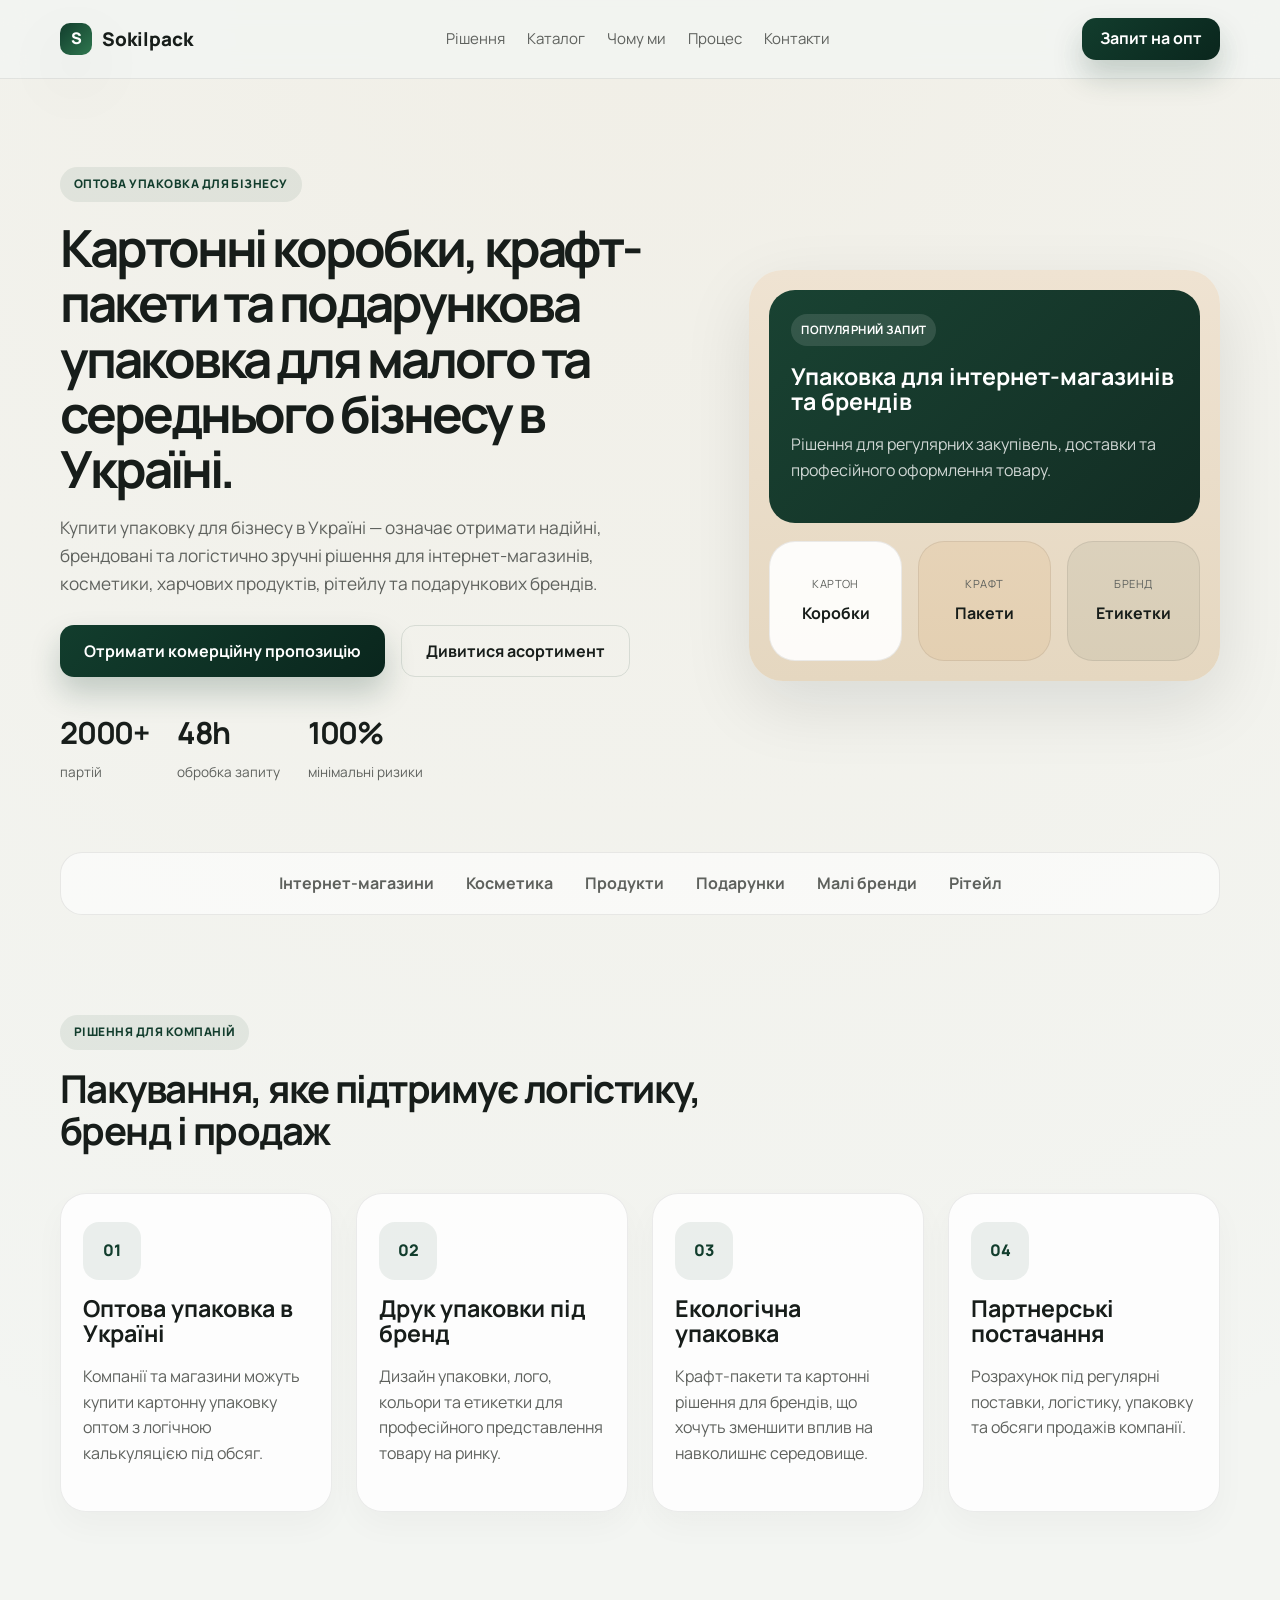
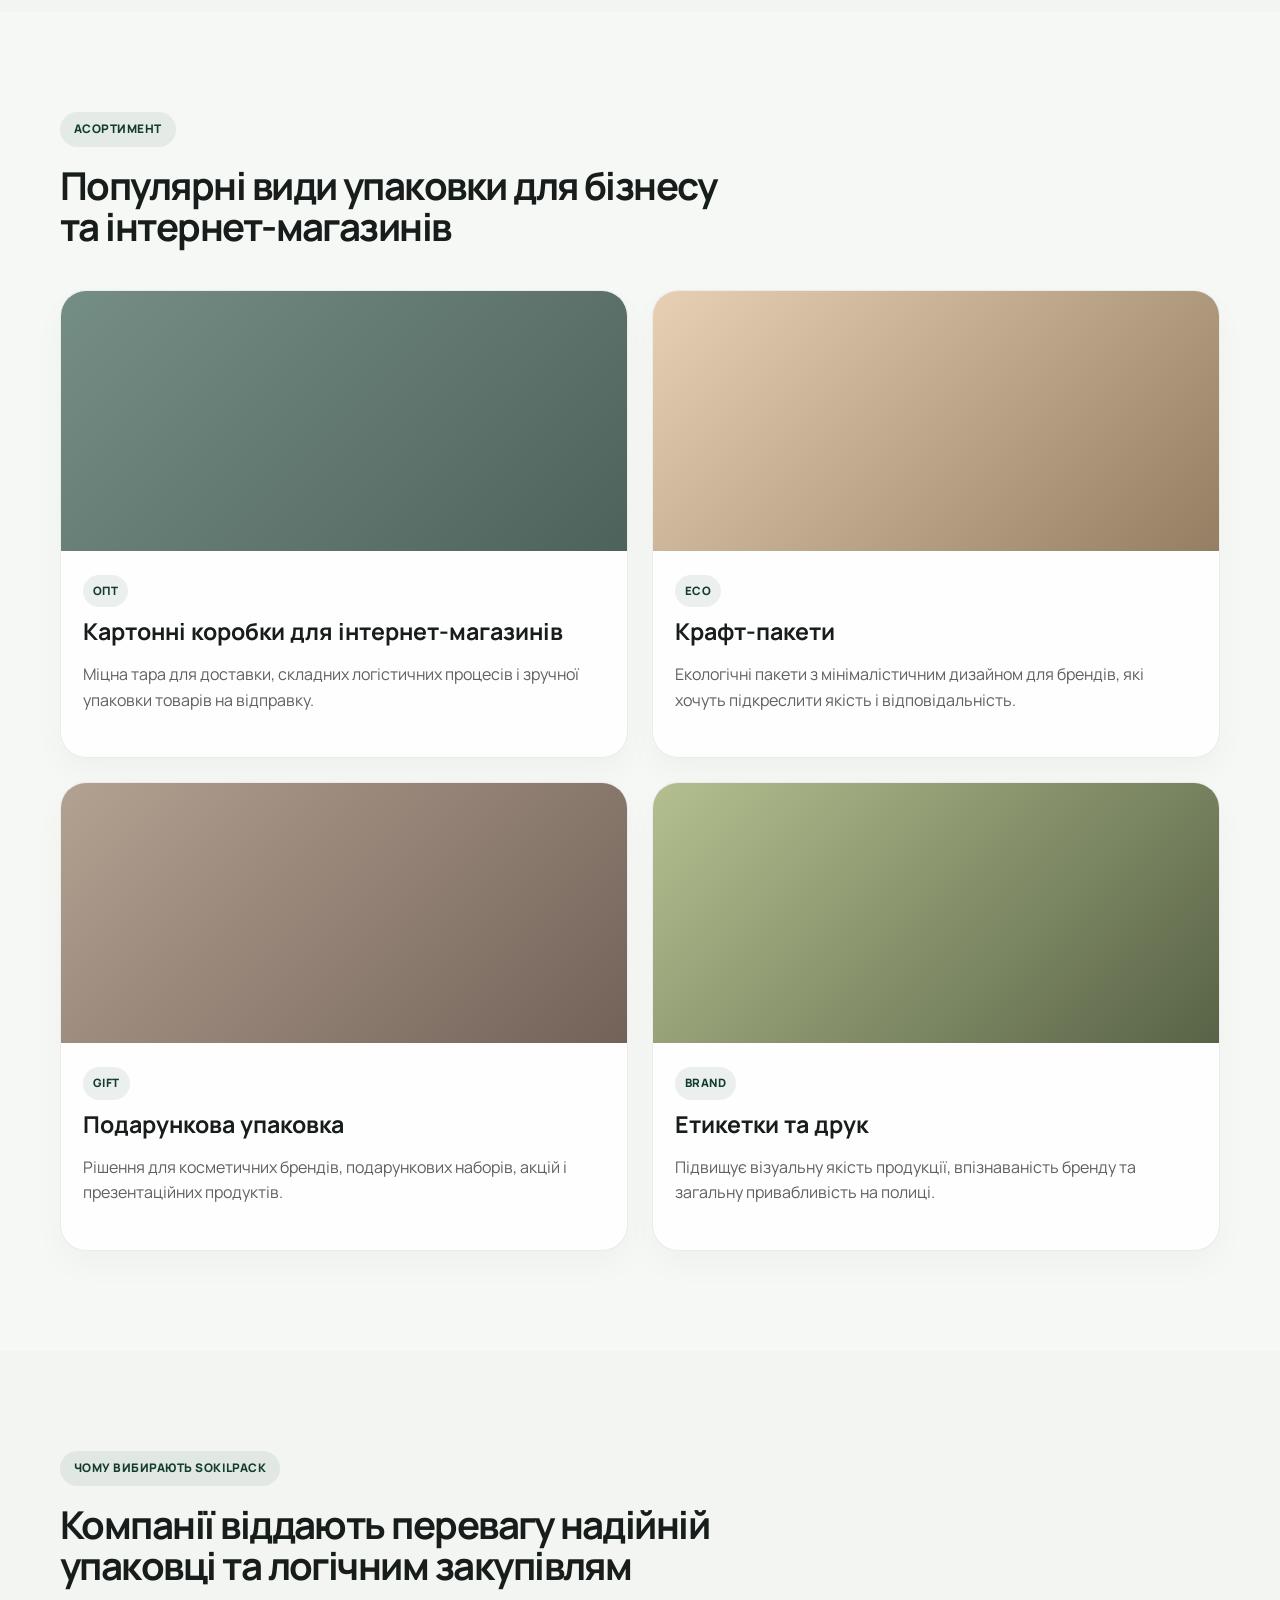
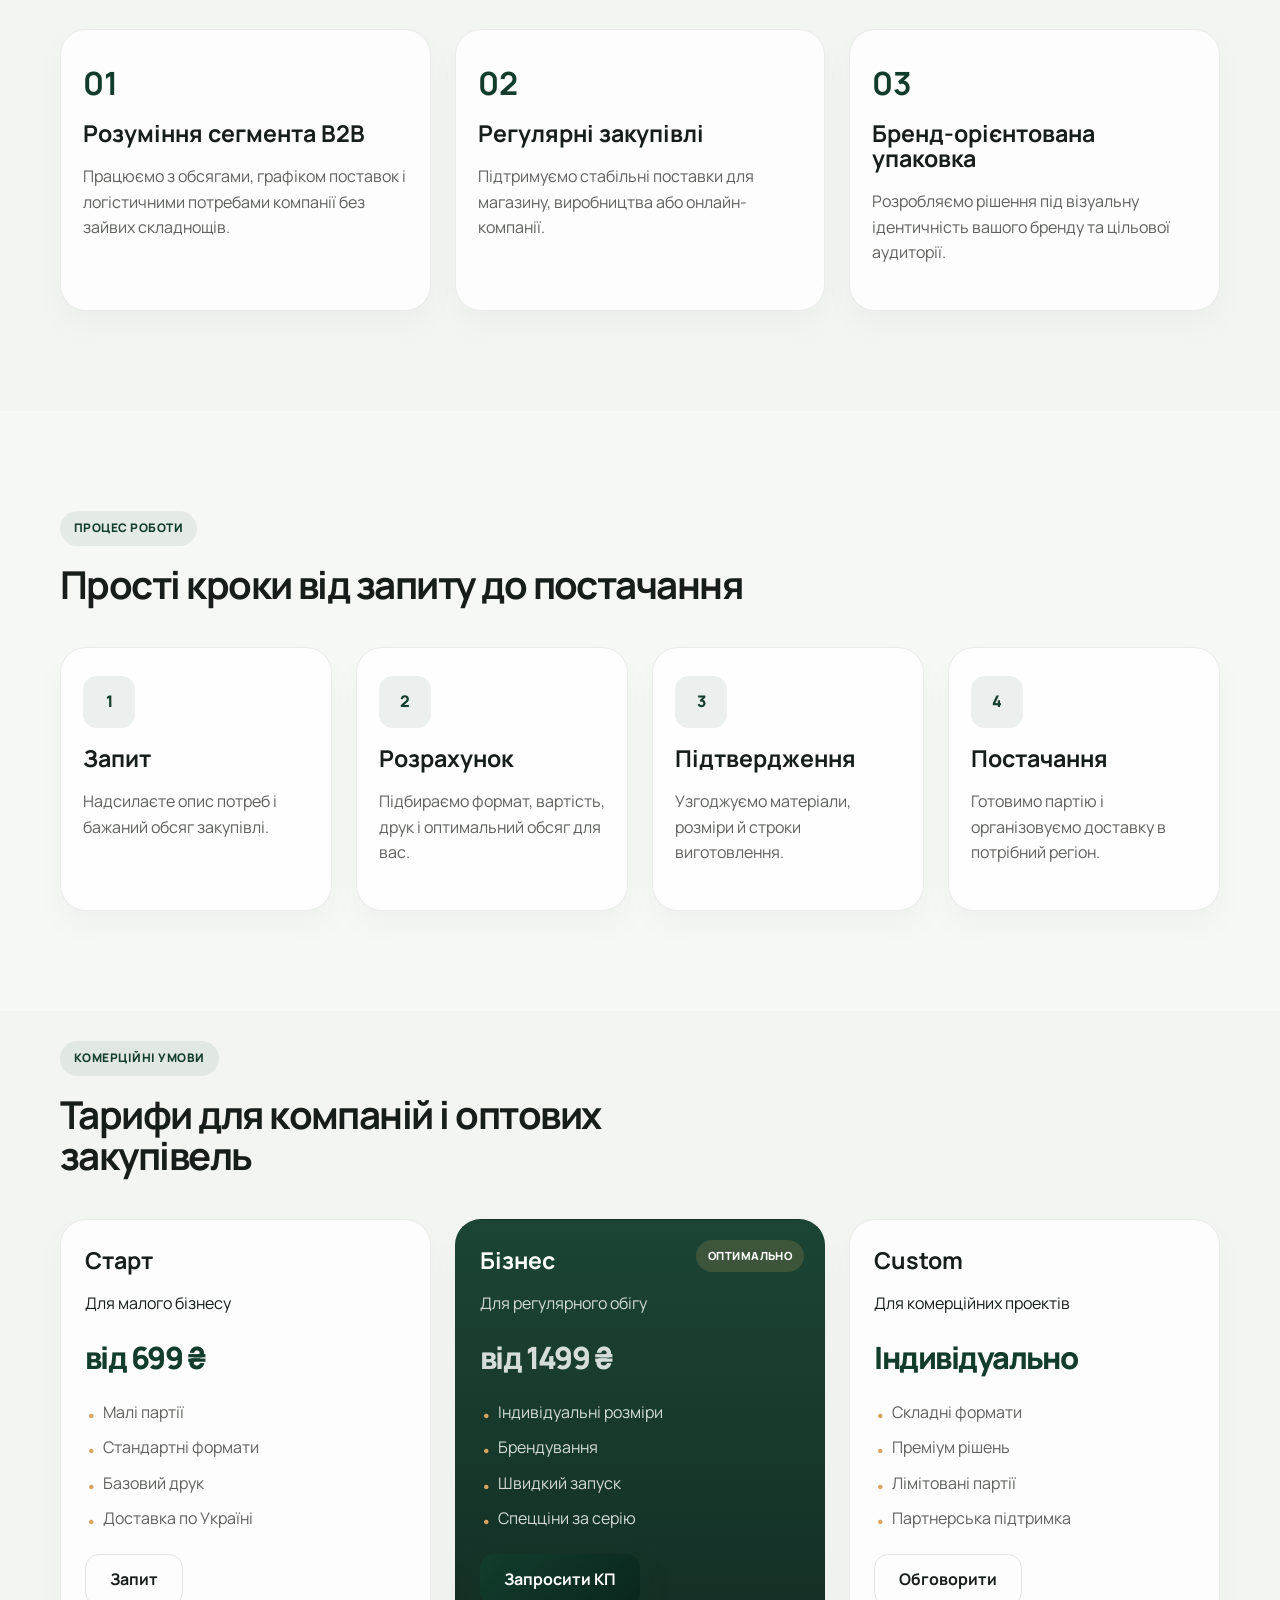
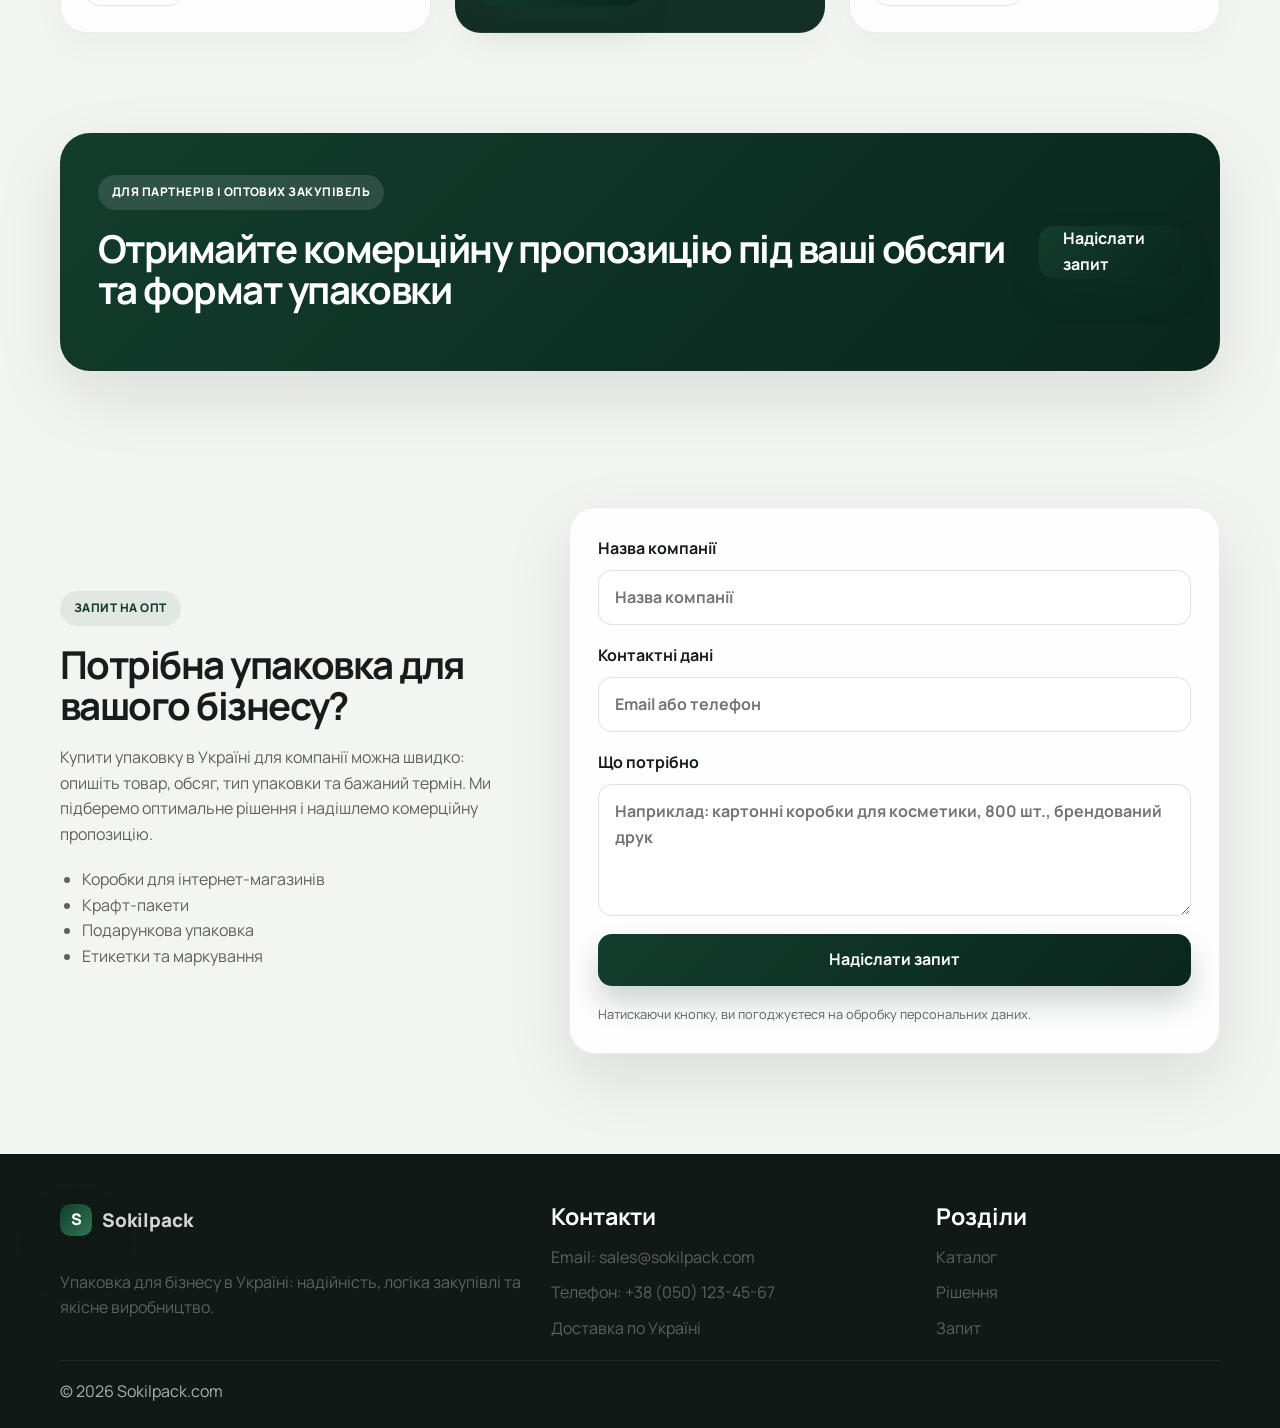
==== commit 4defcd61: "Optimize the Sokilpack landing page for SEO with relevant keywords, structured data, and higher sear" ====
--- a/index.html
+++ b/index.html
@@ -3,17 +3,79 @@
   <head>
     <meta charset="UTF-8" />
     <meta name="viewport" content="width=device-width, initial-scale=1.0" />
-    <meta name="description" content="Sokilpack.com — оптова упаковка для бізнесу в Україні: коробки, пакети, брендування та індивідуальні рішення для компаній." />
-    <title>Sokilpack.com | Оптова упаковка для бізнесу</title>
+    <meta name="robots" content="index, follow" />
+    <meta name="googlebot" content="index, follow" />
+    <meta
+      name="description"
+      content="Купити упаковку для бізнесу в Україні: картонні коробки, крафт-пакети, подарункова упаковка, друк упаковки та оптові рішення для компаній від Sokilpack."
+    />
+    <meta
+      name="keywords"
+      content="упаковка для бізнесу, картонні коробки, крафт-пакети, подарункова упаковка, упаковка оптом, друк упаковки, коробки для інтернет-магазину, упаковка в Україні"
+    />
+    <meta property="og:title" content="Sokilpack — упаковка для бізнесу в Україні" />
+    <meta
+      property="og:description"
+      content="Картонні коробки, пакети, подарункова упаковка та індивідуальні рішення для малого та середнього бізнесу."
+    />
+    <meta property="og:type" content="website" />
+    <meta property="og:url" content="https://sokilpack.com/" />
+    <link rel="canonical" href="https://sokilpack.com/" />
+    <title>Sokilpack | Упаковка для бізнесу в Україні — коробки, пакети, подарункова упаковка</title>
     <link rel="preconnect" href="https://fonts.googleapis.com" />
     <link rel="preconnect" href="https://fonts.gstatic.com" crossorigin />
     <link href="https://fonts.googleapis.com/css2?family=Manrope:wght@400;500;600;700;800&display=swap" rel="stylesheet" />
     <link rel="stylesheet" href="styles.css" />
+    <script type="application/ld+json">
+      {
+        "@context": "https://schema.org",
+        "@type": "LocalBusiness",
+        "name": "Sokilpack",
+        "image": "https://sokilpack.com/og-image.jpg",
+        "description": "Упаковка для бізнесу в Україні: картонні коробки, крафт-пакети, подарункова упаковка, друк упаковки та індивідуальні рішення для компаній.",
+        "telephone": "+380501234567",
+        "email": "sales@sokilpack.com",
+        "address": {
+          "@type": "PostalAddress",
+          "addressCountry": "UA"
+        },
+        "areaServed": "Ukraine",
+        "url": "https://sokilpack.com/"
+      }
+    </script>
+    <script type="application/ld+json">
+      {
+        "@context": "https://schema.org",
+        "@type": "FAQPage",
+        "mainEntity": [{
+          "@type": "Question",
+          "name": "Чи можна замовити упаковку оптом для малого бізнесу?",
+          "acceptedAnswer": {
+            "@type": "Answer",
+            "text": "Так. Sokilpack працює з оптовими партіями, малими та середніми бізнесами, а також з регулярними поставками для інтернет-магазинів і компаній в Україні."
+          }
+        }, {
+          "@type": "Question",
+          "name": "Яка упаковка найкраще продається в Україні?",
+          "acceptedAnswer": {
+            "@type": "Answer",
+            "text": "Найбільш популярними залишаються картонні коробки для інтернет-магазинів, крафт-пакети, подарункова упаковка та брендована тара для косметики, харчових продуктів і подарункових брендів."
+          }
+        }, {
+          "@type": "Question",
+          "name": "Чи є можливість друку на упаковці?",
+          "acceptedAnswer": {
+            "@type": "Answer",
+            "text": "Так. Ми пропонуємо брендовану упаковку під логотип, дизайн, етикетки, маркування та індивідуальний друк для вашого бізнесу."
+          }
+        }]
+      }
+    </script>
   </head>
   <body>
     <header class="site-header">
       <div class="container nav">
-        <div class="brand">
+        <div class="brand" aria-label="Sokilpack логотип">
           <span class="brand-mark">S</span>
           <span>Sokilpack</span>
         </div>
@@ -34,30 +96,29 @@
       <section class="hero">
         <div class="container hero-grid">
           <div class="hero-copy">
-            <span class="eyebrow">Оптова упаковка для компаній</span>
-            <h1>Надійна упаковка для вашого бізнесу — без втрат у якості та логістиці.</h1>
+            <span class="eyebrow">Оптова упаковка для бізнесу</span>
+            <h1>Картонні коробки, крафт-пакети та подарункова упаковка для малого та середнього бізнесу в Україні.</h1>
             <p class="lead">
-              Коробки, пакети, подарункова упаковка, етикетки та індивідуальні рішення для інтернет-магазинів,
-              косметичних брендів, харчових виробників, рітейлу та малого бізнесу.
+              Купити упаковку для бізнесу в Україні — означає отримати надійні, брендовані та логістично зручні рішення для інтернет-магазинів, косметики, харчових продуктів, рітейлу та подарункових брендів.
             </p>
 
             <div class="hero-actions">
               <a class="button" href="#order">Отримати комерційну пропозицію</a>
-              <a class="button button-secondary" href="#catalog">Показати асортимент</a>
+              <a class="button button-secondary" href="#catalog">Дивитися асортимент</a>
             </div>
 
             <ul class="hero-stats">
               <li><strong>2000+</strong><span>партій</span></li>
               <li><strong>48h</strong><span>обробка запиту</span></li>
-              <li><strong>100%</strong><span>індивідуальний підхід</span></li>
+              <li><strong>100%</strong><span>мінімальні ризики</span></li>
             </ul>
           </div>
 
           <div class="hero-panel">
             <div class="panel-card panel-big">
-              <span class="mini-tag">Оптовий сегмент</span>
-              <h3>Упаковка для регулярних закупівель</h3>
-              <p>Продукція для стабільних поставок, логістики та брендування.</p>
+              <span class="mini-tag">Популярний запит</span>
+              <h3>Упаковка для інтернет-магазинів та брендів</h3>
+              <p>Рішення для регулярних закупівель, доставки та професійного оформлення товару.</p>
             </div>
             <div class="mini-grid">
               <div class="panel-card panel-mini">
@@ -69,7 +130,7 @@
                 <strong>Пакети</strong>
               </div>
               <div class="panel-card panel-mini warm">
-                <span>Брендинг</span>
+                <span>Бренд</span>
                 <strong>Етикетки</strong>
               </div>
             </div>
@@ -79,11 +140,12 @@
 
       <section class="trust-bar">
         <div class="container trust-list">
+          <span>Інтернет-магазини</span>
+          <span>Косметика</span>
+          <span>Продукти</span>
+          <span>Подарунки</span>
+          <span>Малі бренди</span>
           <span>Рітейл</span>
-          <span>Косметика</span>
-          <span>Харчова продукція</span>
-          <span>Інтернет-магазини</span>
-          <span>Подарункові бренди</span>
         </div>
       </section>
 
@@ -97,23 +159,23 @@
           <div class="features-grid">
             <article class="feature-card">
               <div class="icon">01</div>
-              <h3>Оптимальна вартість</h3>
-              <p>Розрахунок під обсяг, повторні поставки та логістичні потреби компанії.</p>
+              <h3>Оптова упаковка в Україні</h3>
+              <p>Компанії та магазини можуть купити картонну упаковку оптом з логічною калькуляцією під обсяг.</p>
             </article>
             <article class="feature-card">
               <div class="icon">02</div>
-              <h3>Стабільні обсяги</h3>
-              <p>Підтримуємо регулярні закупівлі, партії під конкретну програму продажів.</p>
+              <h3>Друк упаковки під бренд</h3>
+              <p>Дизайн упаковки, лого, кольори та етикетки для професійного представлення товару на ринку.</p>
             </article>
             <article class="feature-card">
               <div class="icon">03</div>
-              <h3>Професійний брендинг</h3>
-              <p>Упаковка під лого, кольори, позиціонування та розміщення на ринку.</p>
+              <h3>Екологічна упаковка</h3>
+              <p>Крафт-пакети та картонні рішення для брендів, що хочуть зменшити вплив на навколишнє середовище.</p>
             </article>
             <article class="feature-card">
               <div class="icon">04</div>
-              <h3>Логістичний формат</h3>
-              <p>Розрахунок формату, міцності, складання та тари у відповідність до доставки.</p>
+              <h3>Партнерські постачання</h3>
+              <p>Розрахунок під регулярні поставки, логістику, упаковку та обсяги продажів компанії.</p>
             </article>
           </div>
         </div>
@@ -123,7 +185,7 @@
         <div class="container">
           <div class="section-head">
             <span class="eyebrow">Асортимент</span>
-            <h2>Популярні позиції для корпоративних закупівель</h2>
+            <h2>Популярні види упаковки для бізнесу та інтернет-магазинів</h2>
           </div>
 
           <div class="product-grid">
@@ -131,8 +193,8 @@
               <div class="product-image image-one"></div>
               <div class="product-content">
                 <span class="tag">Опт</span>
-                <h3>Картонні коробки для продажів</h3>
-                <p>Міцні, стандартні й під індивідуальні розміри для внутрішніх операцій і доставки.</p>
+                <h3>Картонні коробки для інтернет-магазинів</h3>
+                <p>Міцна тара для доставки, складних логістичних процесів і зручної упаковки товарів на відправку.</p>
               </div>
             </article>
 
@@ -141,16 +203,16 @@
               <div class="product-content">
                 <span class="tag">Eco</span>
                 <h3>Крафт-пакети</h3>
-                <p>Пакетування для брендів із актуальною eco-стратегією та мінімалістичним стилем.</p>
+                <p>Екологічні пакети з мінімалістичним дизайном для брендів, які хочуть підкреслити якість і відповідальність.</p>
               </div>
             </article>
 
             <article class="product-card">
               <div class="product-image image-three"></div>
               <div class="product-content">
-                <span class="tag">Подарункове</span>
+                <span class="tag">Gift</span>
                 <h3>Подарункова упаковка</h3>
-                <p>Рішення для лімітованих серій, активностей, акцій і презентаційних наборів.</p>
+                <p>Рішення для косметичних брендів, подарункових наборів, акцій і презентаційних продуктів.</p>
               </div>
             </article>
 
@@ -158,8 +220,8 @@
               <div class="product-image image-four"></div>
               <div class="product-content">
                 <span class="tag">Brand</span>
-                <h3>Етикетки та маркування</h3>
-                <p>Для формування професійної упаковки, яка допомагає впізнаваності на ринку.</p>
+                <h3>Етикетки та друк</h3>
+                <p>Підвищує візуальну якість продукції, впізнаваність бренду та загальну привабливість на полиці.</p>
               </div>
             </article>
           </div>
@@ -169,25 +231,25 @@
       <section id="why-us" class="section">
         <div class="container">
           <div class="section-head">
-            <span class="eyebrow">Чому працюємо з бізнесом</span>
-            <h2>Підхід, який покращує ефективність закупівлі</h2>
+            <span class="eyebrow">Чому вибирають Sokilpack</span>
+            <h2>Компанії віддають перевагу надійній упаковці та логічним закупівлям</h2>
           </div>
 
           <div class="why-grid">
             <div class="why-card">
               <strong>01</strong>
-              <h3>Розуміння потреб B2B</h3>
-              <p>Працюємо з обсягом, графіками поставок і логістичними вимогами компанії.</p>
+              <h3>Розуміння сегмента B2B</h3>
+              <p>Працюємо з обсягами, графіком поставок і логістичними потребами компанії без зайвих складнощів.</p>
             </div>
             <div class="why-card">
               <strong>02</strong>
-              <h3>Повторні закупівлі</h3>
-              <p>Можливість регулярних поставок для стабільної роботи магазину чи виробництва.</p>
+              <h3>Регулярні закупівлі</h3>
+              <p>Підтримуємо стабільні поставки для магазину, виробництва або онлайн-компанії.</p>
             </div>
             <div class="why-card">
               <strong>03</strong>
-              <h3>Підтримка бренду</h3>
-              <p>Розробка упаковки під цінності бренду та цільову аудиторію.</p>
+              <h3>Бренд-орієнтована упаковка</h3>
+              <p>Розробляємо рішення під візуальну ідентичність вашого бренду та цільової аудиторії.</p>
             </div>
           </div>
         </div>
@@ -197,29 +259,29 @@
         <div class="container">
           <div class="section-head">
             <span class="eyebrow">Процес роботи</span>
-            <h2>Просто, швидко і без зайвих кроків</h2>
+            <h2>Прості кроки від запиту до постачання</h2>
           </div>
 
           <div class="steps-grid">
             <div class="step">
               <span>1</span>
               <h3>Запит</h3>
-              <p>Надсилаєте опис потреб і примерний обсяг закупівлі.</p>
+              <p>Надсилаєте опис потреб і бажаний обсяг закупівлі.</p>
             </div>
             <div class="step">
               <span>2</span>
               <h3>Розрахунок</h3>
-              <p>Підбираємо формат, об’єм і рентабельний варіант для вашого бізнесу.</p>
+              <p>Підбираємо формат, вартість, друк і оптимальний обсяг для вас.</p>
             </div>
             <div class="step">
               <span>3</span>
               <h3>Підтвердження</h3>
-              <p>Погоджуємо параметри, дизайн і строки виготовлення.</p>
+              <p>Узгоджуємо матеріали, розміри й строки виготовлення.</p>
             </div>
             <div class="step">
               <span>4</span>
               <h3>Постачання</h3>
-              <p>Готовимо партію та організовуємо доставку в потрібний регіон.</p>
+              <p>Готовимо партію і організовуємо доставку в потрібний регіон.</p>
             </div>
           </div>
         </div>
@@ -229,7 +291,7 @@
         <div class="container">
           <div class="section-head">
             <span class="eyebrow">Комерційні умови</span>
-            <h2>Партнерські тарифи для регулярних закупівель</h2>
+            <h2>Тарифи для компаній і оптових закупівель</h2>
           </div>
 
           <div class="pricing-grid">
@@ -240,9 +302,9 @@
               </div>
               <div class="price">від 699 ₴</div>
               <ul>
-                <li>Малі обсяги</li>
-                <li>Стандартні розміри</li>
-                <li>Базовий дизайн</li>
+                <li>Малі партії</li>
+                <li>Стандартні формати</li>
+                <li>Базовий друк</li>
                 <li>Доставка по Україні</li>
               </ul>
               <a class="button button-secondary" href="#order">Запит</a>
@@ -252,14 +314,14 @@
               <div class="popular">Оптимально</div>
               <div class="price-top">
                 <h3>Бізнес</h3>
-                <p>Для регулярних постачань</p>
+                <p>Для регулярного обігу</p>
               </div>
               <div class="price">від 1499 ₴</div>
               <ul>
                 <li>Індивідуальні розміри</li>
                 <li>Брендування</li>
-                <li>Швидше виготовлення</li>
-                <li>Спецціни на серію</li>
+                <li>Швидкий запуск</li>
+                <li>Спецціни за серію</li>
               </ul>
               <a class="button" href="#order">Запросити КП</a>
             </article>
@@ -272,7 +334,7 @@
               <div class="price">Індивідуально</div>
               <ul>
                 <li>Складні формати</li>
-                <li>Преміум рішення</li>
+                <li>Преміум рішень</li>
                 <li>Лімітовані партії</li>
                 <li>Партнерська підтримка</li>
               </ul>
@@ -286,7 +348,7 @@
         <div class="container band-inner">
           <div>
             <span class="eyebrow light">Для партнерів і оптових закупівель</span>
-            <h2>Отримайте комерційну пропозицію під ваші обсяги</h2>
+            <h2>Отримайте комерційну пропозицію під ваші обсяги та формат упаковки</h2>
           </div>
           <a class="button" href="#order">Надіслати запит</a>
         </div>
@@ -297,12 +359,12 @@
           <div class="form-copy">
             <span class="eyebrow">Запит на опт</span>
             <h2>Потрібна упаковка для вашого бізнесу?</h2>
-            <p>Опишіть тип продукції, обсяг, цілі та терміни. Ми підберемо оптимальне рішення і надішлемо КП.</p>
+            <p>Купити упаковку в Україні для компанії можна швидко: опишіть товар, обсяг, тип упаковки та бажаний термін. Ми підберемо оптимальне рішення і надішлемо комерційну пропозицію.</p>
             <ul>
-              <li>Партії для онлайн-магазинів</li>
-              <li>Коробки та пакети для продажу</li>
-              <li>Брендована упаковка</li>
-              <li>Системні поставки для компаній</li>
+              <li>Коробки для інтернет-магазинів</li>
+              <li>Крафт-пакети</li>
+              <li>Подарункова упаковка</li>
+              <li>Етикетки та маркування</li>
             </ul>
           </div>
 
@@ -317,10 +379,10 @@
             </label>
             <label>
               Що потрібно
-              <textarea name="message" rows="4" placeholder="Наприклад: коробки для косметики, 1000 шт., опт, із друком"></textarea>
+              <textarea name="message" rows="4" placeholder="Наприклад: картонні коробки для косметики, 800 шт., брендований друк"></textarea>
             </label>
             <button type="submit" class="button">Надіслати запит</button>
-            <p class="form-note">Натискаючи кнопку, ви погоджуєтеся на обробку даних.</p>
+            <p class="form-note">Натискаючи кнопку, ви погоджуєтеся на обробку персональних даних.</p>
           </form>
         </div>
       </section>
@@ -333,7 +395,7 @@
             <span class="brand-mark">S</span>
             <span>Sokilpack</span>
           </div>
-          <p>Оптова упаковка для бізнесу в Україні: надійність, логіка закупівлі та якісне виготовлення.</p>
+          <p>Упаковка для бізнесу в Україні: надійність, логіка закупівлі та якісне виробництво.</p>
         </div>
 
         <div>
@@ -363,4 +425,3 @@
     <script src="script.js"></script>
   </body>
 </html>
-
--- a/styles.css
+++ b/styles.css
@@ -125,7 +125,7 @@
 .section-head { max-width: 700px; margin-bottom: 42px; }
 .features-grid, .product-grid, .why-grid, .steps-grid, .pricing-grid { display: grid; gap: 24px; }
 .features-grid { grid-template-columns: repeat(4, minmax(0,1fr)); }
-.feature-card, .product-card, .why-card, .step, .price-card, .faq-item { background: rgba(255,255,255,0.82); border: 1px solid var(--border); border-radius: 26px; box-shadow: 0 14px 32px rgba(14,20,18,0.03); }
+.feature-card, .product-card, .why-card, .step, .price-card { background: rgba(255,255,255,0.82); border: 1px solid var(--border); border-radius: 26px; box-shadow: 0 14px 32px rgba(14,20,18,0.03); }
 .feature-card { padding: 28px 22px; }
 .icon {
   width: 58px; height: 58px; display: flex; align-items: center; justify-content: center; border-radius: 16px; margin-bottom: 16px;
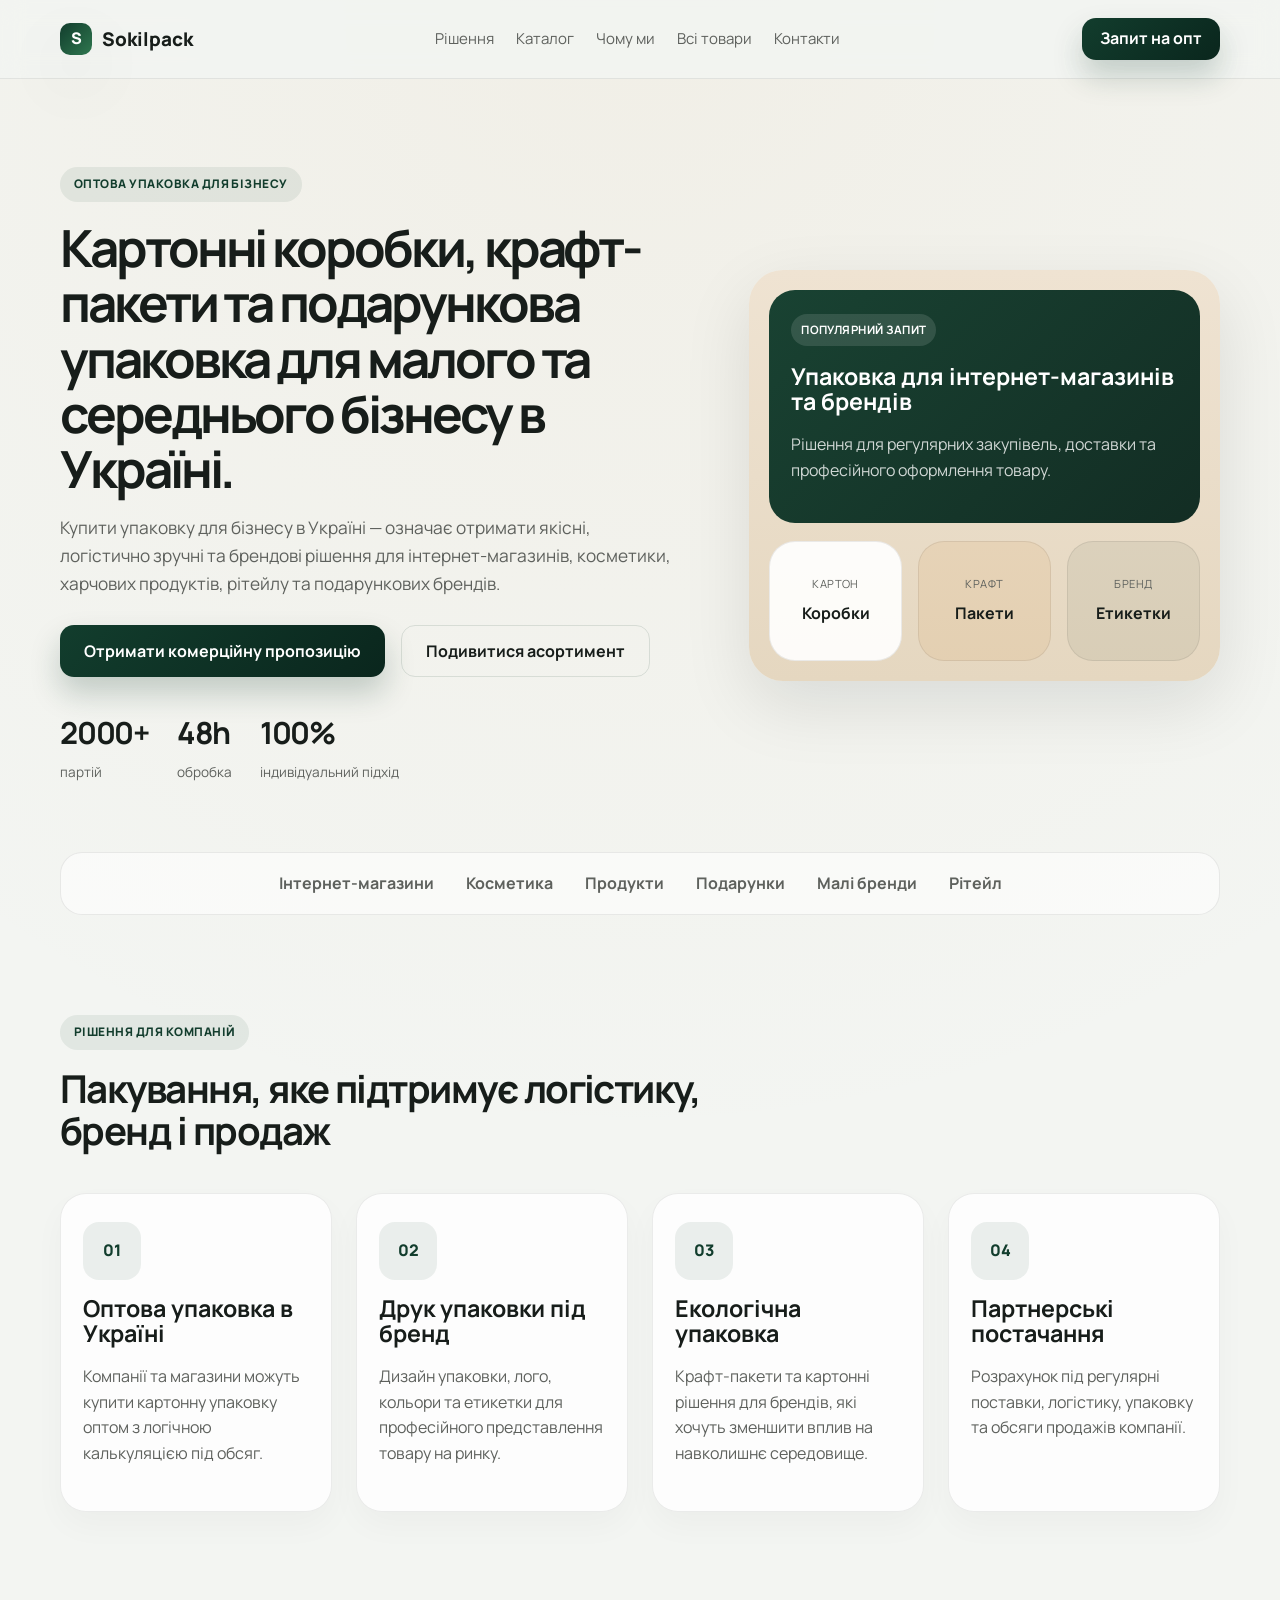
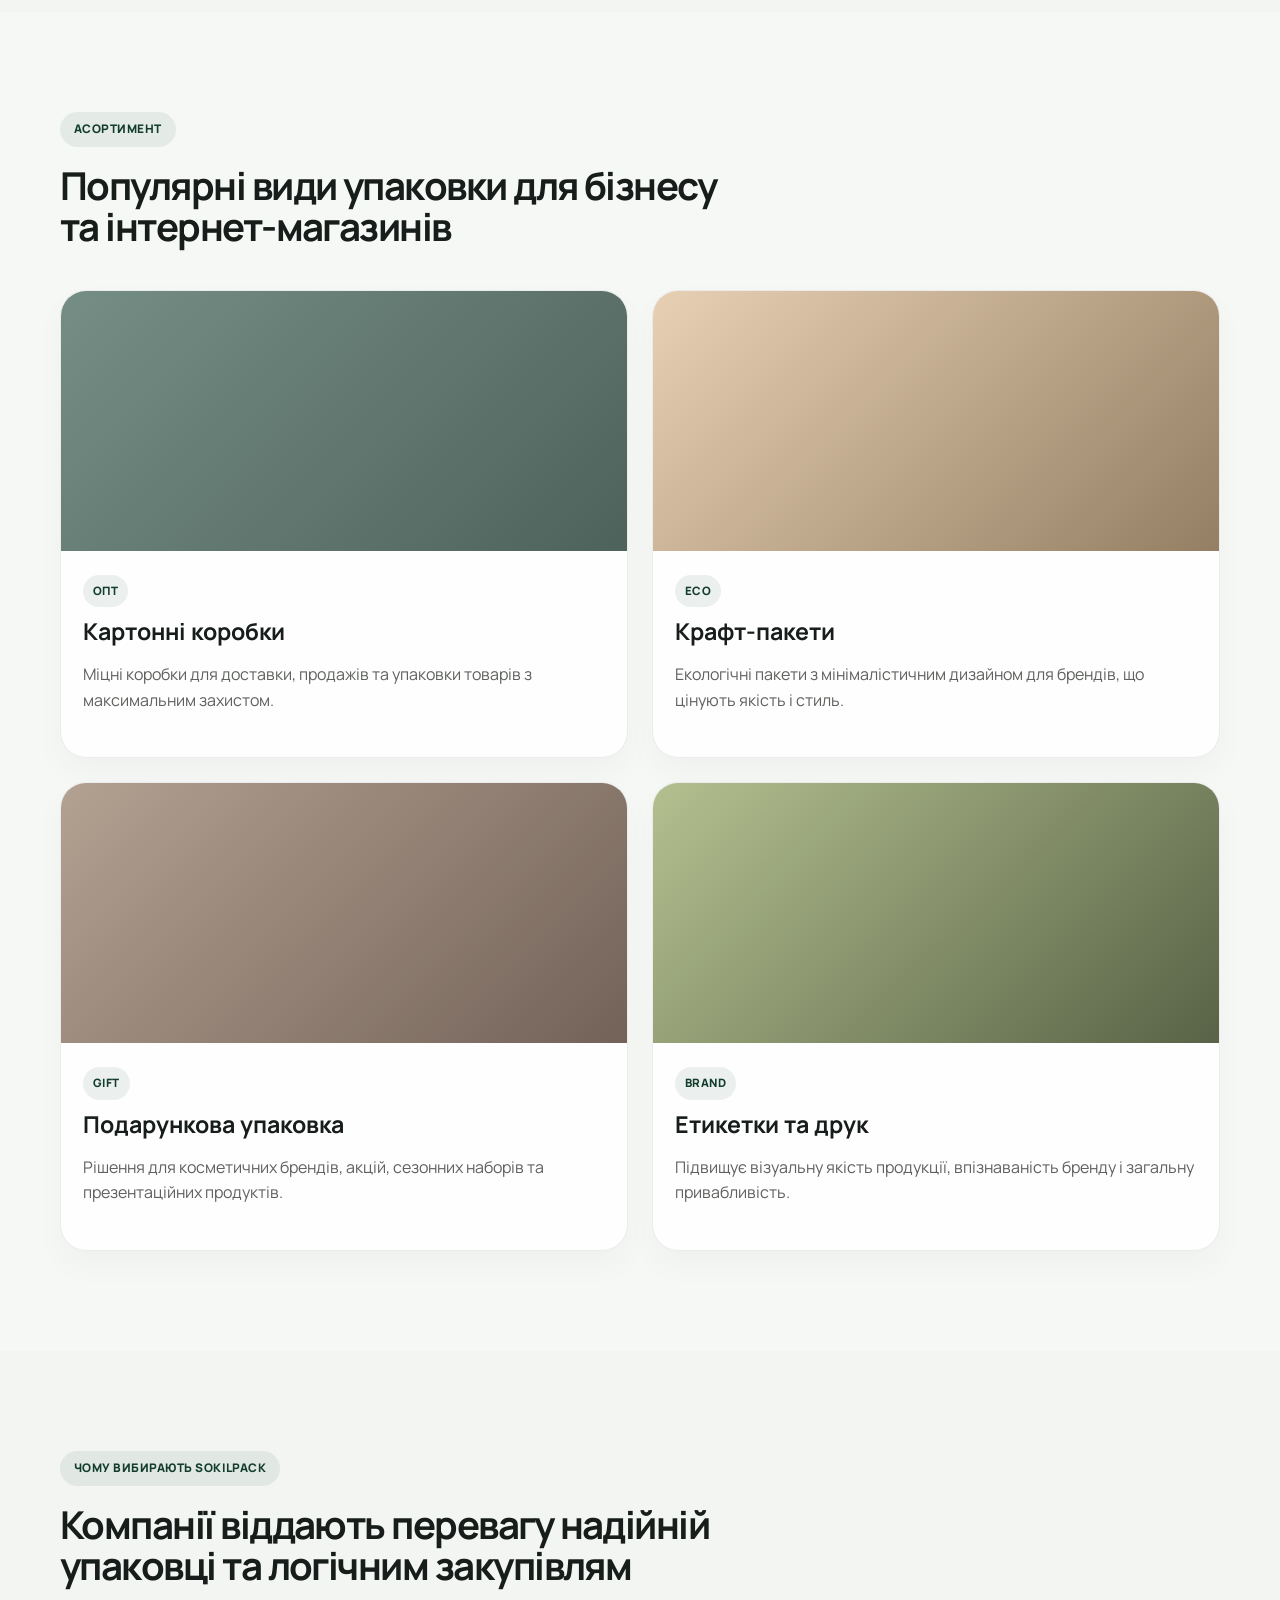
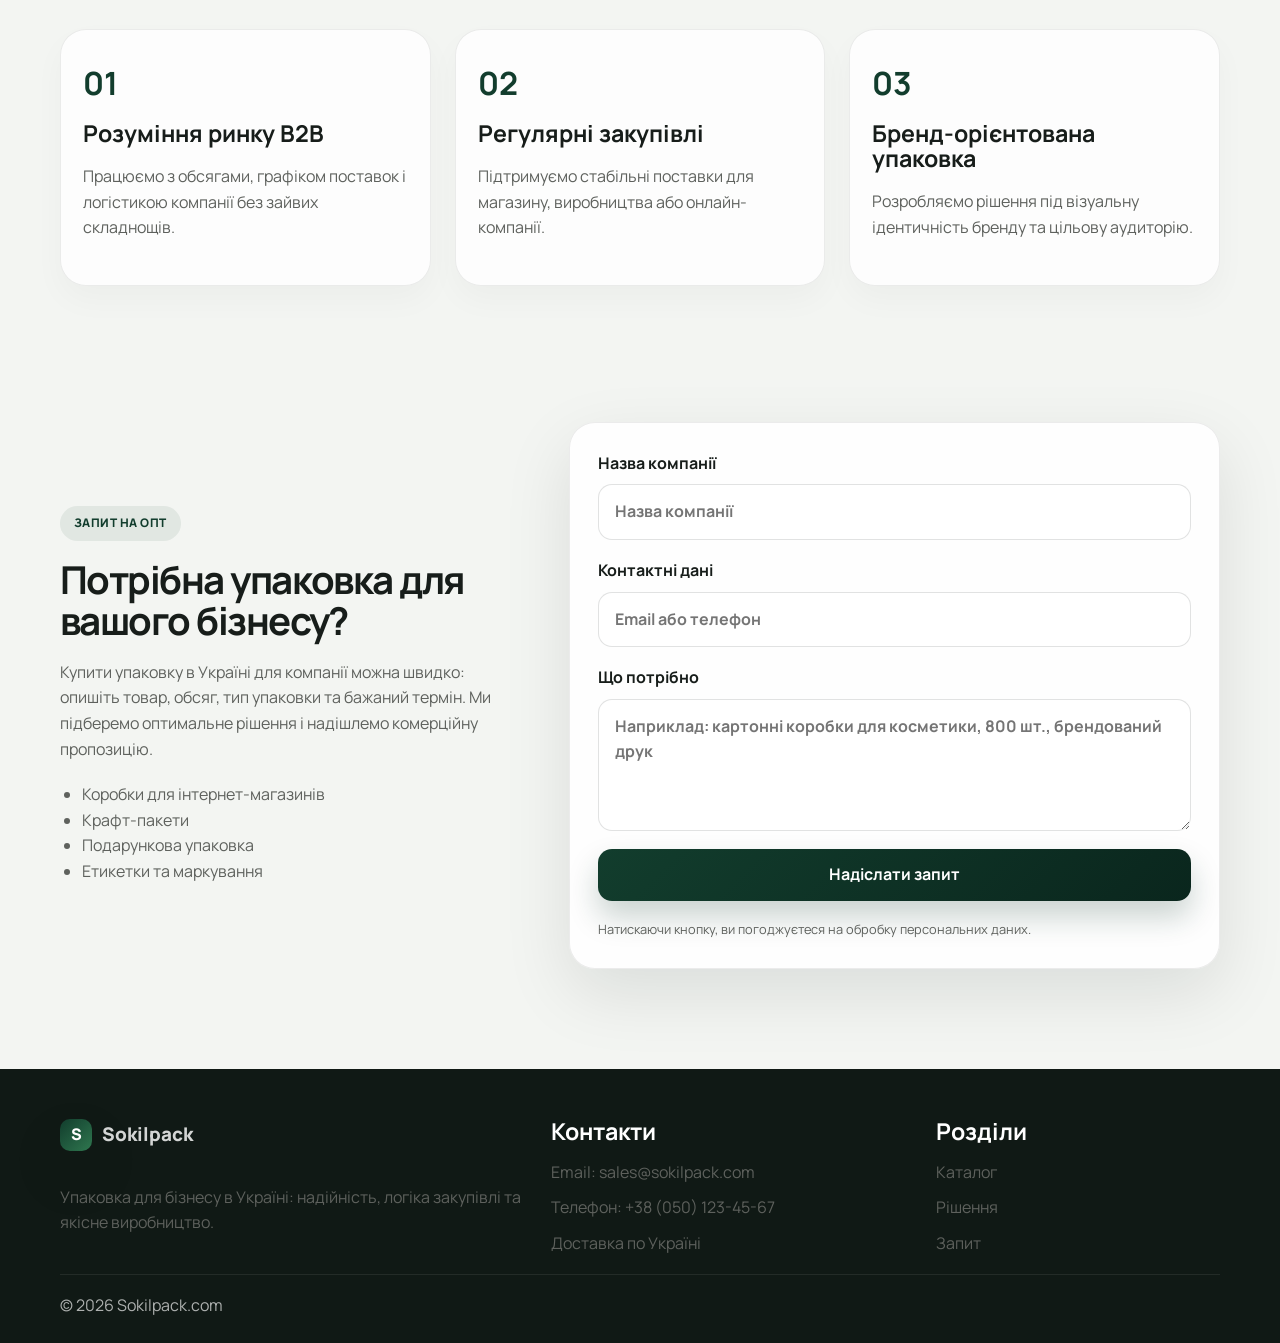
==== commit 0cb4df93: "Create a multi-page SEO structure for Sokilpack with catalog and product landing pages." ====
--- a/index.html
+++ b/index.html
@@ -4,24 +4,14 @@
     <meta charset="UTF-8" />
     <meta name="viewport" content="width=device-width, initial-scale=1.0" />
     <meta name="robots" content="index, follow" />
-    <meta name="googlebot" content="index, follow" />
-    <meta
-      name="description"
-      content="Купити упаковку для бізнесу в Україні: картонні коробки, крафт-пакети, подарункова упаковка, друк упаковки та оптові рішення для компаній від Sokilpack."
-    />
-    <meta
-      name="keywords"
-      content="упаковка для бізнесу, картонні коробки, крафт-пакети, подарункова упаковка, упаковка оптом, друк упаковки, коробки для інтернет-магазину, упаковка в Україні"
-    />
-    <meta property="og:title" content="Sokilpack — упаковка для бізнесу в Україні" />
-    <meta
-      property="og:description"
-      content="Картонні коробки, пакети, подарункова упаковка та індивідуальні рішення для малого та середнього бізнесу."
-    />
+    <meta name="description" content="Sokilpack — упаковка для бізнесу в Україні: картонні коробки, крафт-пакети, подарункова упаковка, друк упаковки та оптові рішення для компаній." />
+    <meta name="keywords" content="упаковка для бізнесу, картонні коробки, крафт-пакети, подарункова упаковка, упаковка оптом, друк упаковки, коробки для інтернет-магазину, упаковка в Україні" />
+    <meta property="og:title" content="Sokilpack | Упаковка для бізнесу в Україні" />
+    <meta property="og:description" content="Купити упаковку для бізнесу в Україні: картонні коробки, пакети, подарункова упаковка та брендована тара під ваш продукт." />
     <meta property="og:type" content="website" />
     <meta property="og:url" content="https://sokilpack.com/" />
     <link rel="canonical" href="https://sokilpack.com/" />
-    <title>Sokilpack | Упаковка для бізнесу в Україні — коробки, пакети, подарункова упаковка</title>
+    <title>Sokilpack | Упаковка для бізнесу в Україні</title>
     <link rel="preconnect" href="https://fonts.googleapis.com" />
     <link rel="preconnect" href="https://fonts.gstatic.com" crossorigin />
     <link href="https://fonts.googleapis.com/css2?family=Manrope:wght@400;500;600;700;800&display=swap" rel="stylesheet" />
@@ -31,51 +21,18 @@
         "@context": "https://schema.org",
         "@type": "LocalBusiness",
         "name": "Sokilpack",
-        "image": "https://sokilpack.com/og-image.jpg",
-        "description": "Упаковка для бізнесу в Україні: картонні коробки, крафт-пакети, подарункова упаковка, друк упаковки та індивідуальні рішення для компаній.",
+        "description": "Упаковка для бізнесу в Україні: картонні коробки, крафт-пакети, подарункова упаковка та друк упаковки.",
         "telephone": "+380501234567",
         "email": "sales@sokilpack.com",
-        "address": {
-          "@type": "PostalAddress",
-          "addressCountry": "UA"
-        },
         "areaServed": "Ukraine",
         "url": "https://sokilpack.com/"
-      }
-    </script>
-    <script type="application/ld+json">
-      {
-        "@context": "https://schema.org",
-        "@type": "FAQPage",
-        "mainEntity": [{
-          "@type": "Question",
-          "name": "Чи можна замовити упаковку оптом для малого бізнесу?",
-          "acceptedAnswer": {
-            "@type": "Answer",
-            "text": "Так. Sokilpack працює з оптовими партіями, малими та середніми бізнесами, а також з регулярними поставками для інтернет-магазинів і компаній в Україні."
-          }
-        }, {
-          "@type": "Question",
-          "name": "Яка упаковка найкраще продається в Україні?",
-          "acceptedAnswer": {
-            "@type": "Answer",
-            "text": "Найбільш популярними залишаються картонні коробки для інтернет-магазинів, крафт-пакети, подарункова упаковка та брендована тара для косметики, харчових продуктів і подарункових брендів."
-          }
-        }, {
-          "@type": "Question",
-          "name": "Чи є можливість друку на упаковці?",
-          "acceptedAnswer": {
-            "@type": "Answer",
-            "text": "Так. Ми пропонуємо брендовану упаковку під логотип, дизайн, етикетки, маркування та індивідуальний друк для вашого бізнесу."
-          }
-        }]
       }
     </script>
   </head>
   <body>
     <header class="site-header">
       <div class="container nav">
-        <div class="brand" aria-label="Sokilpack логотип">
+        <div class="brand">
           <span class="brand-mark">S</span>
           <span>Sokilpack</span>
         </div>
@@ -84,7 +41,7 @@
           <a href="#solutions">Рішення</a>
           <a href="#catalog">Каталог</a>
           <a href="#why-us">Чому ми</a>
-          <a href="#process">Процес</a>
+          <a href="catalog.html">Всі товари</a>
           <a href="#contacts">Контакти</a>
         </nav>
 
@@ -99,18 +56,18 @@
             <span class="eyebrow">Оптова упаковка для бізнесу</span>
             <h1>Картонні коробки, крафт-пакети та подарункова упаковка для малого та середнього бізнесу в Україні.</h1>
             <p class="lead">
-              Купити упаковку для бізнесу в Україні — означає отримати надійні, брендовані та логістично зручні рішення для інтернет-магазинів, косметики, харчових продуктів, рітейлу та подарункових брендів.
+              Купити упаковку для бізнесу в Україні — означає отримати якісні, логістично зручні та брендові рішення для інтернет-магазинів, косметики, харчових продуктів, рітейлу та подарункових брендів.
             </p>
 
             <div class="hero-actions">
               <a class="button" href="#order">Отримати комерційну пропозицію</a>
-              <a class="button button-secondary" href="#catalog">Дивитися асортимент</a>
+              <a class="button button-secondary" href="catalog.html">Подивитися асортимент</a>
             </div>
 
             <ul class="hero-stats">
               <li><strong>2000+</strong><span>партій</span></li>
-              <li><strong>48h</strong><span>обробка запиту</span></li>
-              <li><strong>100%</strong><span>мінімальні ризики</span></li>
+              <li><strong>48h</strong><span>обробка</span></li>
+              <li><strong>100%</strong><span>індивідуальний підхід</span></li>
             </ul>
           </div>
 
@@ -170,7 +127,7 @@
             <article class="feature-card">
               <div class="icon">03</div>
               <h3>Екологічна упаковка</h3>
-              <p>Крафт-пакети та картонні рішення для брендів, що хочуть зменшити вплив на навколишнє середовище.</p>
+              <p>Крафт-пакети та картонні рішення для брендів, які хочуть зменшити вплив на навколишнє середовище.</p>
             </article>
             <article class="feature-card">
               <div class="icon">04</div>
@@ -193,8 +150,8 @@
               <div class="product-image image-one"></div>
               <div class="product-content">
                 <span class="tag">Опт</span>
-                <h3>Картонні коробки для інтернет-магазинів</h3>
-                <p>Міцна тара для доставки, складних логістичних процесів і зручної упаковки товарів на відправку.</p>
+                <h3><a href="products/kartonni-korobki.html">Картонні коробки</a></h3>
+                <p>Міцні коробки для доставки, продажів та упаковки товарів з максимальним захистом.</p>
               </div>
             </article>
 
@@ -202,8 +159,8 @@
               <div class="product-image image-two"></div>
               <div class="product-content">
                 <span class="tag">Eco</span>
-                <h3>Крафт-пакети</h3>
-                <p>Екологічні пакети з мінімалістичним дизайном для брендів, які хочуть підкреслити якість і відповідальність.</p>
+                <h3><a href="products/kraft-pakety.html">Крафт-пакети</a></h3>
+                <p>Екологічні пакети з мінімалістичним дизайном для брендів, що цінують якість і стиль.</p>
               </div>
             </article>
 
@@ -211,8 +168,8 @@
               <div class="product-image image-three"></div>
               <div class="product-content">
                 <span class="tag">Gift</span>
-                <h3>Подарункова упаковка</h3>
-                <p>Рішення для косметичних брендів, подарункових наборів, акцій і презентаційних продуктів.</p>
+                <h3><a href="products/podarunkova-upakovka.html">Подарункова упаковка</a></h3>
+                <p>Рішення для косметичних брендів, акцій, сезонних наборів та презентаційних продуктів.</p>
               </div>
             </article>
 
@@ -220,8 +177,8 @@
               <div class="product-image image-four"></div>
               <div class="product-content">
                 <span class="tag">Brand</span>
-                <h3>Етикетки та друк</h3>
-                <p>Підвищує візуальну якість продукції, впізнаваність бренду та загальну привабливість на полиці.</p>
+                <h3><a href="products/etyketky.html">Етикетки та друк</a></h3>
+                <p>Підвищує візуальну якість продукції, впізнаваність бренду і загальну привабливість.</p>
               </div>
             </article>
           </div>
@@ -238,8 +195,8 @@
           <div class="why-grid">
             <div class="why-card">
               <strong>01</strong>
-              <h3>Розуміння сегмента B2B</h3>
-              <p>Працюємо з обсягами, графіком поставок і логістичними потребами компанії без зайвих складнощів.</p>
+              <h3>Розуміння ринку B2B</h3>
+              <p>Працюємо з обсягами, графіком поставок і логістикою компанії без зайвих складнощів.</p>
             </div>
             <div class="why-card">
               <strong>02</strong>
@@ -249,108 +206,9 @@
             <div class="why-card">
               <strong>03</strong>
               <h3>Бренд-орієнтована упаковка</h3>
-              <p>Розробляємо рішення під візуальну ідентичність вашого бренду та цільової аудиторії.</p>
-            </div>
-          </div>
-        </div>
-      </section>
-
-      <section id="process" class="section process-section">
-        <div class="container">
-          <div class="section-head">
-            <span class="eyebrow">Процес роботи</span>
-            <h2>Прості кроки від запиту до постачання</h2>
-          </div>
-
-          <div class="steps-grid">
-            <div class="step">
-              <span>1</span>
-              <h3>Запит</h3>
-              <p>Надсилаєте опис потреб і бажаний обсяг закупівлі.</p>
-            </div>
-            <div class="step">
-              <span>2</span>
-              <h3>Розрахунок</h3>
-              <p>Підбираємо формат, вартість, друк і оптимальний обсяг для вас.</p>
-            </div>
-            <div class="step">
-              <span>3</span>
-              <h3>Підтвердження</h3>
-              <p>Узгоджуємо матеріали, розміри й строки виготовлення.</p>
-            </div>
-            <div class="step">
-              <span>4</span>
-              <h3>Постачання</h3>
-              <p>Готовимо партію і організовуємо доставку в потрібний регіон.</p>
-            </div>
-          </div>
-        </div>
-      </section>
-
-      <section class="pricing-section">
-        <div class="container">
-          <div class="section-head">
-            <span class="eyebrow">Комерційні умови</span>
-            <h2>Тарифи для компаній і оптових закупівель</h2>
-          </div>
-
-          <div class="pricing-grid">
-            <article class="price-card">
-              <div class="price-top">
-                <h3>Старт</h3>
-                <p>Для малого бізнесу</p>
-              </div>
-              <div class="price">від 699 ₴</div>
-              <ul>
-                <li>Малі партії</li>
-                <li>Стандартні формати</li>
-                <li>Базовий друк</li>
-                <li>Доставка по Україні</li>
-              </ul>
-              <a class="button button-secondary" href="#order">Запит</a>
-            </article>
-
-            <article class="price-card featured">
-              <div class="popular">Оптимально</div>
-              <div class="price-top">
-                <h3>Бізнес</h3>
-                <p>Для регулярного обігу</p>
-              </div>
-              <div class="price">від 1499 ₴</div>
-              <ul>
-                <li>Індивідуальні розміри</li>
-                <li>Брендування</li>
-                <li>Швидкий запуск</li>
-                <li>Спецціни за серію</li>
-              </ul>
-              <a class="button" href="#order">Запросити КП</a>
-            </article>
-
-            <article class="price-card">
-              <div class="price-top">
-                <h3>Custom</h3>
-                <p>Для комерційних проектів</p>
-              </div>
-              <div class="price">Індивідуально</div>
-              <ul>
-                <li>Складні формати</li>
-                <li>Преміум рішень</li>
-                <li>Лімітовані партії</li>
-                <li>Партнерська підтримка</li>
-              </ul>
-              <a class="button button-secondary" href="#order">Обговорити</a>
-            </article>
-          </div>
-        </div>
-      </section>
-
-      <section class="cta-band">
-        <div class="container band-inner">
-          <div>
-            <span class="eyebrow light">Для партнерів і оптових закупівель</span>
-            <h2>Отримайте комерційну пропозицію під ваші обсяги та формат упаковки</h2>
-          </div>
-          <a class="button" href="#order">Надіслати запит</a>
+              <p>Розробляємо рішення під візуальну ідентичність бренду та цільову аудиторію.</p>
+            </div>
+          </div>
         </div>
       </section>
 
@@ -410,7 +268,7 @@
         <div>
           <h3>Розділи</h3>
           <ul>
-            <li><a href="#catalog">Каталог</a></li>
+            <li><a href="catalog.html">Каталог</a></li>
             <li><a href="#solutions">Рішення</a></li>
             <li><a href="#order">Запит</a></li>
           </ul>
--- a/styles.css
+++ b/styles.css
@@ -35,22 +35,14 @@
   border-bottom: 1px solid var(--border);
 }
 
-.nav {
-  display: flex; align-items: center; justify-content: space-between; min-height: 78px; gap: 18px;
-}
-
-.brand {
-  display: inline-flex; align-items: center; gap: 10px; font-weight: 800; font-size: 1.18rem;
-}
+.nav { display: flex; align-items: center; justify-content: space-between; min-height: 78px; gap: 18px; }
+.brand { display: inline-flex; align-items: center; gap: 10px; font-weight: 800; font-size: 1.18rem; }
 .brand-mark {
   width: 32px; height: 32px; display: inline-flex; align-items: center; justify-content: center;
   border-radius: 10px; background: linear-gradient(135deg, var(--primary), #2f774f); color: white; font-size: 1rem;
   box-shadow: var(--shadow);
 }
-
-.main-nav {
-  display: flex; align-items: center; gap: 22px; color: var(--muted); font-size: 0.94rem;
-}
+.main-nav { display: flex; align-items: center; gap: 22px; color: var(--muted); font-size: 0.94rem; }
 .main-nav a:hover { color: var(--text); }
 
 .button {
@@ -65,9 +57,7 @@
 }
 
 .hero { padding: 88px 0 52px; }
-.hero-grid {
-  display: grid; grid-template-columns: 1.15fr 0.85fr; align-items: center; gap: 52px;
-}
+.hero-grid { display: grid; grid-template-columns: 1.15fr 0.85fr; align-items: center; gap: 52px; }
 .eyebrow {
   display: inline-flex; align-items: center; margin-bottom: 18px; padding: 8px 14px; border-radius: 999px;
   background: rgba(18, 61, 45, 0.08); color: var(--primary); font-size: 0.74rem; letter-spacing: 0.04em;
@@ -86,31 +76,14 @@
 .hero-stats strong { font-size: 1.9rem; letter-spacing: -0.04em; }
 .hero-stats span { color: var(--muted); font-size: 0.85rem; }
 
-.hero-panel {
-  position: relative; padding: 20px; border-radius: 34px; background: linear-gradient(180deg, #efe3d2 0%, #e5d7c0 100%);
-  box-shadow: var(--shadow);
-}
-.panel-card {
-  position: relative; z-index: 1; border-radius: 26px; padding: 24px 22px; background: rgba(255,255,255,0.82); border: 1px solid var(--border);
-}
-.panel-big {
-  min-height: 230px; background: linear-gradient(135deg, rgba(18,61,45,0.97), rgba(10,38,29,0.96)); color: white; border: none;
-}
+.hero-panel { position: relative; padding: 20px; border-radius: 34px; background: linear-gradient(180deg, #efe3d2 0%, #e5d7c0 100%); box-shadow: var(--shadow); }
+.panel-card { position: relative; z-index: 1; border-radius: 26px; padding: 24px 22px; background: rgba(255,255,255,0.82); border: 1px solid var(--border); }
+.panel-big { min-height: 230px; background: linear-gradient(135deg, rgba(18,61,45,0.97), rgba(10,38,29,0.96)); color: white; border: none; }
 .panel-big p { color: rgba(255,255,255,0.8); }
-.mini-tag {
-  display: inline-block; margin-bottom: 18px; padding: 7px 10px; border-radius: 999px; background: rgba(255,255,255,0.12); font-size: 0.72rem;
-  letter-spacing: 0.04em; text-transform: uppercase; font-weight: 700;
-}
-.mini-grid {
-  display: grid; grid-template-columns: repeat(3, minmax(0,1fr)); gap: 16px; margin-top: 18px;
-}
-.panel-mini {
-  min-height: 120px; display: flex; flex-direction: column; justify-content: center; gap: 8px; text-align: center;
-  background: rgba(255,255,255,0.9);
-}
-.panel-mini span {
-  text-transform: uppercase; letter-spacing: 0.04em; font-size: 0.7rem; color: var(--muted);
-}
+.mini-tag { display: inline-block; margin-bottom: 18px; padding: 7px 10px; border-radius: 999px; background: rgba(255,255,255,0.12); font-size: 0.72rem; letter-spacing: 0.04em; text-transform: uppercase; font-weight: 700; }
+.mini-grid { display: grid; grid-template-columns: repeat(3, minmax(0,1fr)); gap: 16px; margin-top: 18px; }
+.panel-mini { min-height: 120px; display: flex; flex-direction: column; justify-content: center; gap: 8px; text-align: center; background: rgba(255,255,255,0.9); }
+.panel-mini span { text-transform: uppercase; letter-spacing: 0.04em; font-size: 0.7rem; color: var(--muted); }
 .panel-mini.accent { background: rgba(216,165,96,0.14); }
 .panel-mini.warm { background: rgba(18,61,45,0.06); }
 
@@ -127,14 +100,10 @@
 .features-grid { grid-template-columns: repeat(4, minmax(0,1fr)); }
 .feature-card, .product-card, .why-card, .step, .price-card { background: rgba(255,255,255,0.82); border: 1px solid var(--border); border-radius: 26px; box-shadow: 0 14px 32px rgba(14,20,18,0.03); }
 .feature-card { padding: 28px 22px; }
-.icon {
-  width: 58px; height: 58px; display: flex; align-items: center; justify-content: center; border-radius: 16px; margin-bottom: 16px;
-  background: rgba(18,61,45,0.08); color: var(--primary); font-weight: 800;
-}
-
+.icon { width: 58px; height: 58px; display: flex; align-items: center; justify-content: center; border-radius: 16px; margin-bottom: 16px; background: rgba(18,61,45,0.08); color: var(--primary); font-weight: 800; }
 .feature-card p, .product-content p, .why-card p, .step p, .price-card li, .form-copy p, .site-footer p, .site-footer li, .form-copy li { color: var(--muted); }
-
 .product-grid { grid-template-columns: repeat(2, minmax(0,1fr)); }
+.product-grid-wide { grid-template-columns: repeat(2, minmax(0,1fr)); }
 .product-card { overflow: hidden; }
 .product-image { height: 260px; background-size: cover; background-position: center; }
 .image-one { background: linear-gradient(135deg, rgba(18,61,45,0.58), rgba(10,38,29,0.72)), url('https://images.unsplash.com/photo-1556740749-887f6717d7e4?auto=format&fit=crop&w=900&q=80') center/cover; }
@@ -142,77 +111,44 @@
 .image-three { background: linear-gradient(135deg, rgba(120,88,60,0.56), rgba(56,32,18,0.7)), url('https://images.unsplash.com/photo-1512436991641-6745cdb1723f?auto=format&fit=crop&w=900&q=80') center/cover; }
 .image-four { background: linear-gradient(135deg, rgba(112,134,42,0.52), rgba(47,60,25,0.8)), url('https://images.unsplash.com/photo-1524758631624-e2822e304c36?auto=format&fit=crop&w=900&q=80') center/cover; }
 .product-content { padding: 24px 22px 28px; }
-.tag {
-  display: inline-block; margin-bottom: 12px; padding: 7px 10px; border-radius: 999px; background: rgba(18,61,45,0.08);
-  color: var(--primary); font-size: 0.72rem; font-weight: 800; letter-spacing: 0.04em; text-transform: uppercase;
-}
-
+.tag { display: inline-block; margin-bottom: 12px; padding: 7px 10px; border-radius: 999px; background: rgba(18,61,45,0.08); color: var(--primary); font-size: 0.72rem; font-weight: 800; letter-spacing: 0.04em; text-transform: uppercase; }
 .why-grid { grid-template-columns: repeat(3, minmax(0,1fr)); }
 .why-card { padding: 28px 22px; }
 .why-card strong { display: block; margin-bottom: 12px; font-size: 2rem; color: var(--primary); }
-
-.steps-grid { grid-template-columns: repeat(4, minmax(0,1fr)); }
-.step { padding: 28px 22px; }
-.step span {
-  display: inline-flex; width: 52px; height: 52px; align-items: center; justify-content: center; border-radius: 14px;
-  background: rgba(18,61,45,0.08); color: var(--primary); font-weight: 800; margin-bottom: 18px;
-}
-
-.pricing-section { padding: 30px 0 100px; }
-.pricing-grid { grid-template-columns: repeat(3, minmax(0,1fr)); }
-.price-card { position: relative; padding: 28px 24px 26px; }
-.price-card.featured { background: linear-gradient(180deg, rgba(18,61,45,0.96), rgba(10,38,29,0.96)); color: white; border-color: transparent; }
-.price-card.featured .price-top p, .price-card.featured li, .price-card.featured .price { color: rgba(255,255,255,0.82); }
-.popular {
-  position: absolute; top: 20px; right: 20px; display: inline-flex; padding: 7px 12px; border-radius: 999px; background: rgba(216,165,96,0.18);
-  color: white; font-size: 0.7rem; letter-spacing: 0.04em; text-transform: uppercase; font-weight: 800;
-}
-.price-top { margin-bottom: 16px; }
-.price { margin-bottom: 18px; font-size: clamp(1.9rem, 2.4vw, 2.5rem); font-weight: 800; letter-spacing: -0.05em; color: var(--primary); }
-.price-card ul { list-style: none; margin: 0 0 22px; padding: 0; display: grid; gap: 10px; }
-.price-card li { position: relative; padding-left: 18px; }
-.price-card li::before { content: "•"; position: absolute; left: 0; color: var(--accent); font-size: 1.2rem; }
-
-.cta-band { padding: 0 0 100px; }
-.band-inner {
-  display: flex; align-items: center; justify-content: space-between; gap: 24px; padding: 42px 38px; border-radius: 30px;
-  background: linear-gradient(135deg, var(--primary), var(--primary-deep)); color: white; box-shadow: var(--shadow);
-}
-
 .form-section { padding-top: 36px; }
 .form-wrap { display: grid; grid-template-columns: 0.85fr 1.15fr; gap: 28px; align-items: center; }
 .form-copy { padding-right: 26px; }
 .form-copy ul { list-style: disc; padding-left: 22px; margin: 20px 0 0; }
-.lead-form {
-  display: grid; gap: 18px; padding: 28px; border-radius: 26px; background: rgba(255,255,255,0.9); border: 1px solid var(--border);
-  box-shadow: var(--shadow);
-}
+.lead-form { display: grid; gap: 18px; padding: 28px; border-radius: 26px; background: rgba(255,255,255,0.9); border: 1px solid var(--border); box-shadow: var(--shadow); }
 .lead-form label { display: grid; gap: 8px; font-weight: 700; }
-.lead-form input, .lead-form textarea {
-  width: 100%; border: 1px solid rgba(13,19,16,0.12); border-radius: 14px; background: white; padding: 14px 16px; color: var(--text);
-}
+.lead-form input, .lead-form textarea { width: 100%; border: 1px solid rgba(13,19,16,0.12); border-radius: 14px; background: white; padding: 14px 16px; color: var(--text); }
 .lead-form input:focus, .lead-form textarea:focus { border-color: rgba(18,61,45,0.45); outline: 2px solid rgba(18,61,45,0.15); }
 .form-note { margin: 0; font-size: 0.8rem; color: var(--muted); }
-
 .site-footer { padding: 50px 0 24px; background: #101915; color: rgba(255,255,255,0.82); }
 .footer-grid { display: grid; grid-template-columns: 1.3fr 1fr 0.8fr; gap: 30px; padding-bottom: 18px; }
 .footer-brand { margin-bottom: 18px; }
 .site-footer h3 { margin: 0 0 16px; color: white; }
 .site-footer ul { list-style: none; display: grid; gap: 10px; padding: 0; margin: 0; }
 .copyright { padding-top: 18px; border-top: 1px solid rgba(255,255,255,0.08); color: rgba(255,255,255,0.66); }
-
+.page-hero { padding: 90px 0 35px; }
+.narrow { max-width: 760px; }
+.page-hero h1 { margin-bottom: 12px; }
+.info-block { font-size: 1.08rem; color: var(--muted); }
+.product-layout { display: grid; grid-template-columns: 1fr 1fr; gap: 32px; align-items: center; }
+.large-visual { min-height: 420px; }
+.product-copy { padding: 10px 0; }
+.check-list { list-style: none; padding: 0; margin: 20px 0 26px; display: grid; gap: 12px; }
+.check-list li { position: relative; padding-left: 20px; color: var(--muted); }
+.check-list li::before { content: "•"; position: absolute; left: 0; color: var(--primary); }
 @media (max-width: 980px) {
-  .hero-grid, .form-wrap, .footer-grid { grid-template-columns: 1fr; }
-  .features-grid, .steps-grid, .pricing-grid, .product-grid, .why-grid { grid-template-columns: 1fr 1fr; }
+  .hero-grid, .form-wrap, .footer-grid, .product-layout { grid-template-columns: 1fr; }
+  .features-grid, .product-grid, .why-grid { grid-template-columns: 1fr 1fr; }
   .main-nav { display: none; }
-  .band-inner { flex-direction: column; align-items: flex-start; }
 }
-
 @media (max-width: 640px) {
   .hero { padding-top: 60px; }
-  .features-grid, .steps-grid, .pricing-grid, .product-grid, .why-grid { grid-template-columns: 1fr; }
+  .features-grid, .product-grid, .why-grid { grid-template-columns: 1fr; }
   .hero-actions { display: grid; grid-template-columns: 1fr; }
   .button, .button-small { width: 100%; }
   .mini-grid { grid-template-columns: 1fr; }
-  .hero-stats { gap: 16px; }
 }
